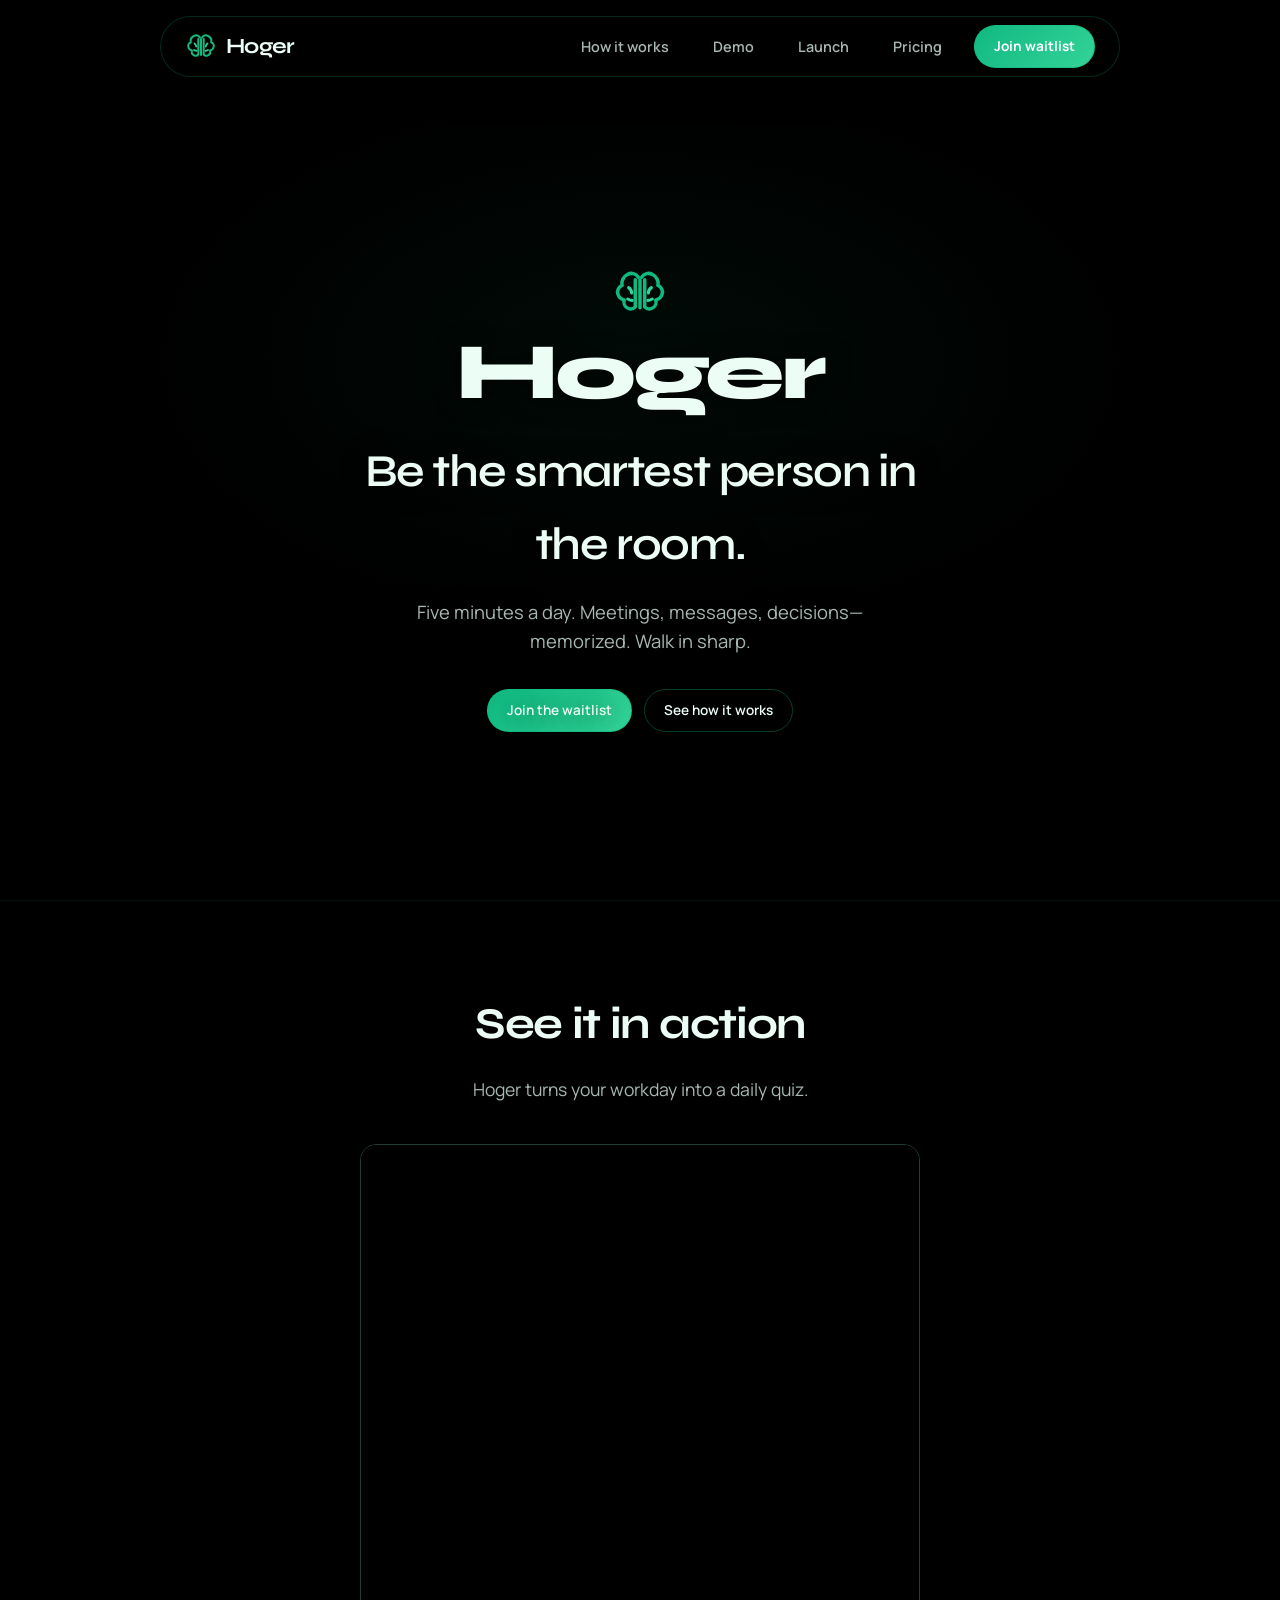
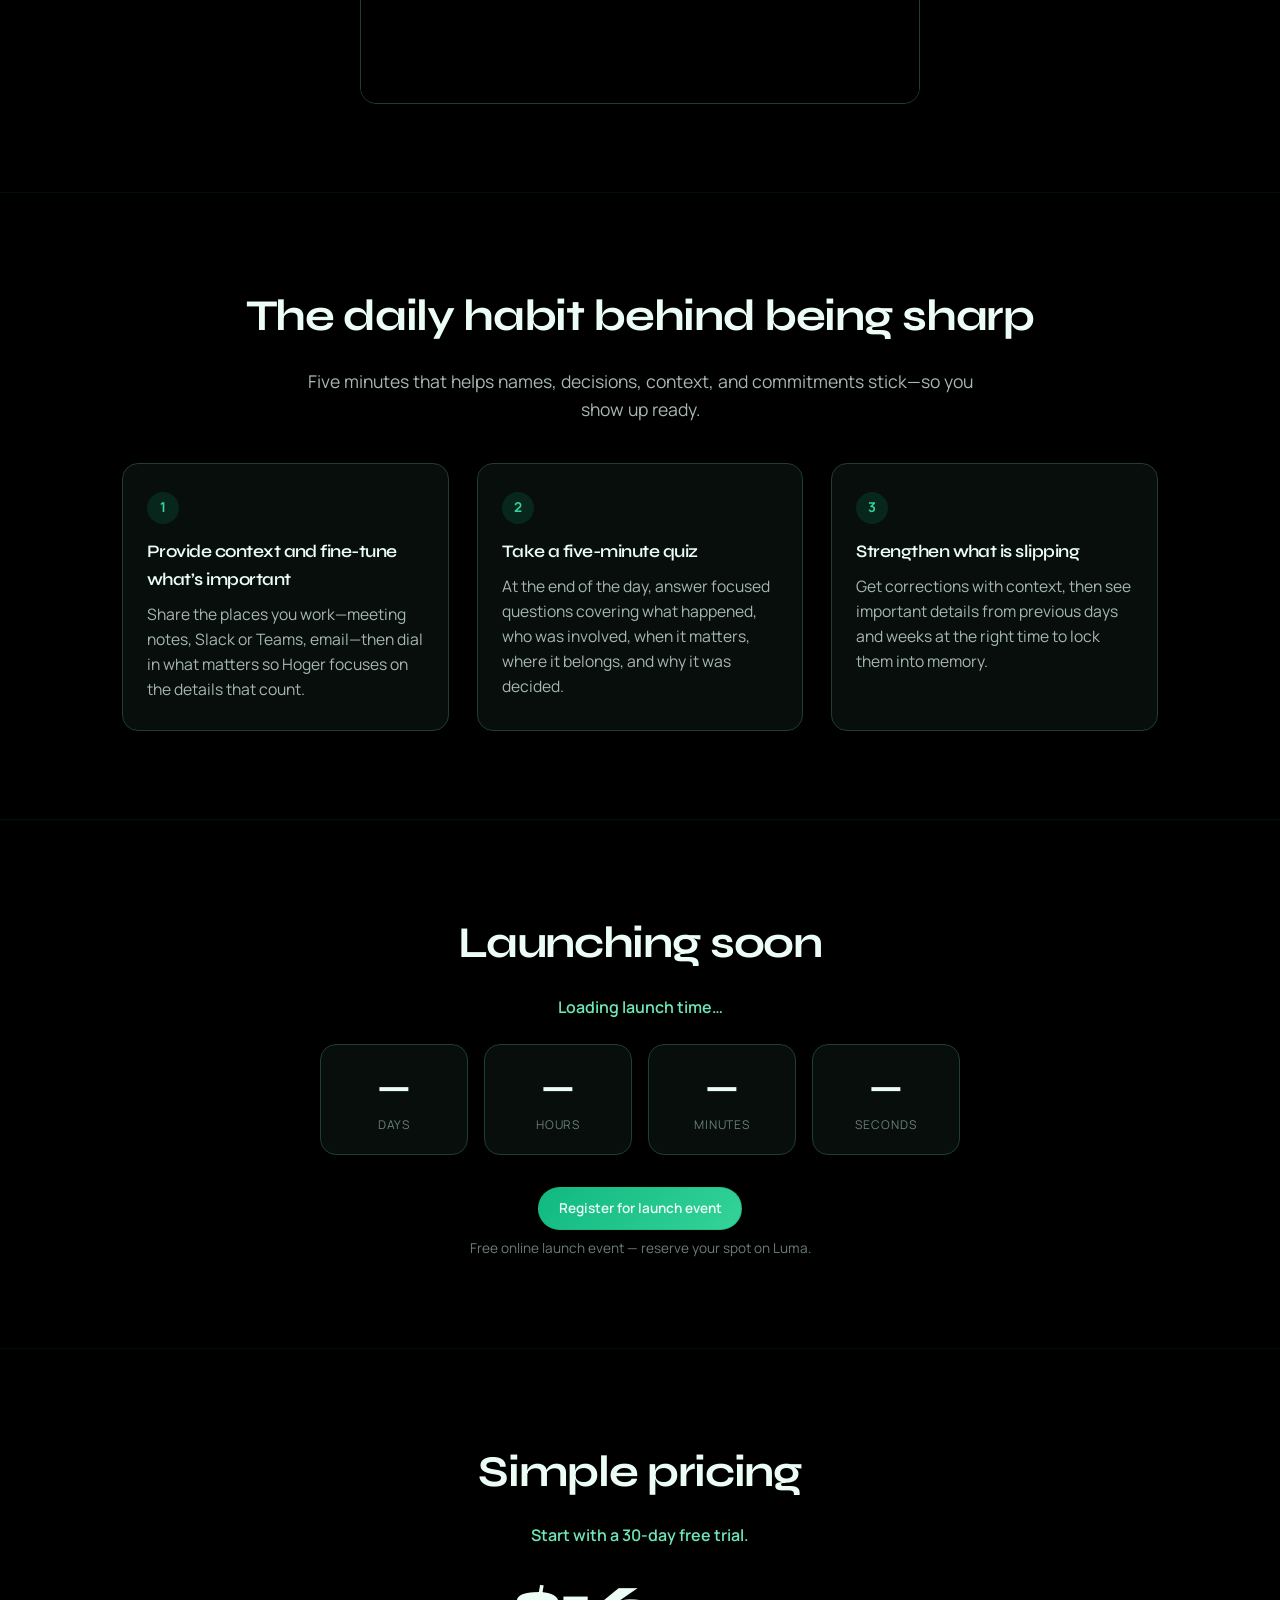
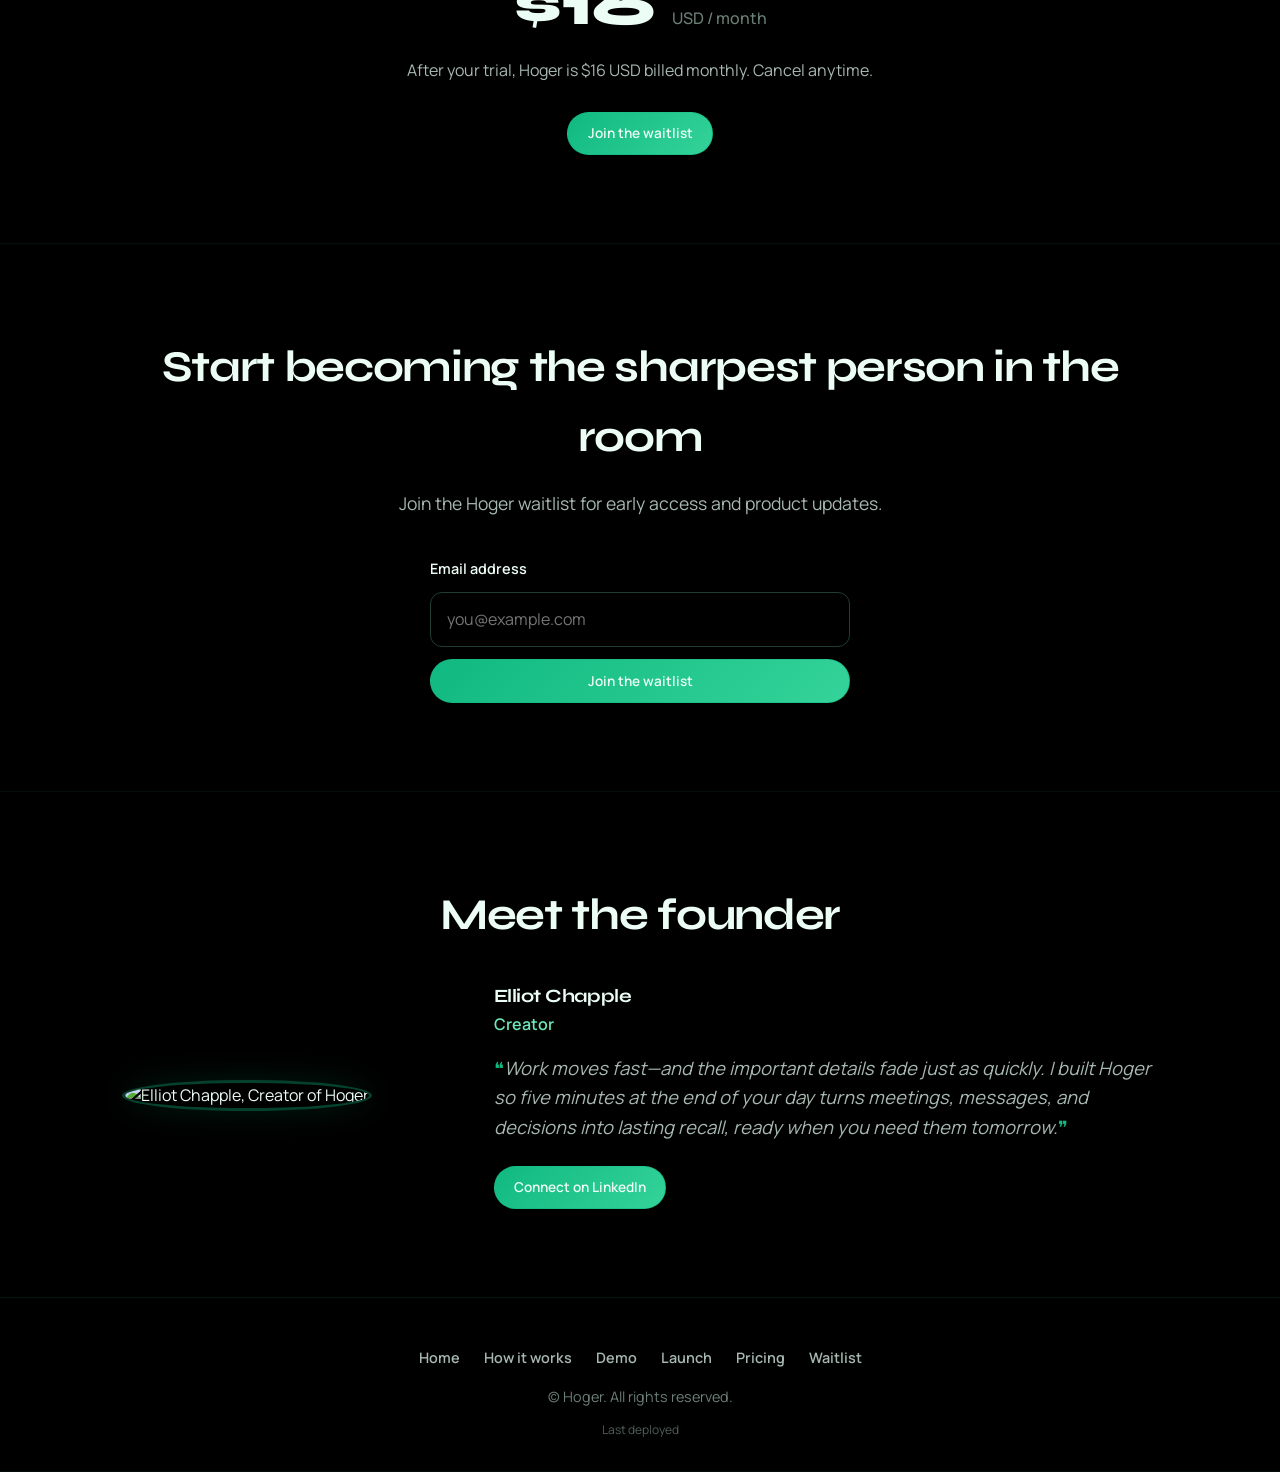
==== index.html @ f646a563 "checkpoint before checking out main" ====
<!DOCTYPE html>
<html lang="en">
<head>
  <meta charset="UTF-8">
  <meta name="viewport" content="width=device-width, initial-scale=1.0">
  <title>Hoger — Be the smartest person in the room</title>
  <meta name="description" content="Be the smartest person in the room. Five minutes a day. Meetings, messages, decisions—memorized. Walk in sharp.">
  <link rel="canonical" href="https://hoger.ai/">
  <link rel="icon" type="image/svg+xml" href="favicon.svg">

  <meta property="og:type" content="website">
  <meta property="og:url" content="https://hoger.ai/">
  <meta property="og:title" content="Hoger — Be the smartest person in the room">
  <meta property="og:description" content="Five minutes a day. Meetings, messages, decisions—memorized. Walk in sharp.">
  <meta property="og:image" content="https://hoger.ai/assets/og-image.jpg">
  <meta property="og:image:width" content="1200">
  <meta property="og:image:height" content="630">

  <meta name="twitter:card" content="summary_large_image">
  <meta name="twitter:url" content="https://hoger.ai/">
  <meta name="twitter:title" content="Hoger — Be the smartest person in the room">
  <meta name="twitter:description" content="Five minutes a day. Meetings, messages, decisions—memorized. Walk in sharp.">
  <meta name="twitter:image" content="https://hoger.ai/assets/og-image.jpg">

  <link rel="preconnect" href="https://fonts.googleapis.com">
  <link rel="preconnect" href="https://fonts.gstatic.com" crossorigin>
  <link rel="preconnect" href="https://us.i.posthog.com">
  <link rel="preload" href="assets/styles.css?v=9" as="style">
  <link href="https://fonts.googleapis.com/css2?family=Manrope:wght@400;500;600;700&family=Syne:wght@500;600;700;800&display=swap" rel="stylesheet">

  <style>
    :root {
      --color-brand-400: #10b981;
      --color-text-primary: #f0fdf4;
      --color-text-secondary: #d1fae5;
      --header-bg: rgba(0, 0, 0, 0.72);
      --header-border: rgba(16, 185, 129, 0.22);
    }
    * { box-sizing: border-box; margin: 0; padding: 0; }
    body {
      font-family: "Manrope", system-ui, sans-serif;
      background: transparent;
      color: var(--color-text-primary);
      line-height: 1.6;
    }
    .brand-wordmark { font-family: "Syne", system-ui, sans-serif; font-weight: 700; }
    .site-header {
      position: fixed;
      top: 1rem;
      left: 50%;
      transform: translateX(-50%);
      z-index: 1000;
      background: var(--header-bg);
      backdrop-filter: blur(16px);
      border: 1px solid var(--header-border);
      border-radius: 2rem;
      padding: 0.5rem 1.5rem;
      display: flex;
      justify-content: space-between;
      align-items: center;
      width: 75%;
      max-width: 1200px;
    }
    .logo { display: flex; align-items: center; gap: 0.55rem; text-decoration: none; color: inherit; }
    .logo img { height: 32px; width: 32px; }
    .brand-wordmark { font-size: 1.35rem; }
    .hero {
      min-height: 100vh;
      display: flex;
      align-items: center;
      justify-content: center;
      text-align: center;
      padding-top: 6rem;
    }
    .hero-brand .brand-wordmark { font-size: clamp(2.5rem, 8vw, 4.5rem); }
    .hero h1 { font-size: clamp(1.75rem, 4.5vw, 2.65rem); margin: 1rem 0; }
    .hero-lede { color: var(--color-text-secondary); max-width: 36rem; margin: 0 auto 1.5rem; }
  </style>

  <link rel="stylesheet" href="assets/styles.css?v=9">

  <script>
    window.__HOGER__ = {
      site: "hoger",
      hostname: location.hostname,
      posthogKey: "phc_Ju4K4bBXyI79wej0tzGRdMnJTYovgalsSVigfm0clOJ",
      posthogHost: "https://us.i.posthog.com",
      redditPixelId: "a2_j6h7pu1ytag1",
      waitlistSuccess: "You're on the list. We'll keep you posted."
    };
  </script>
</head>
<body>
  <div class="bg-layer" aria-hidden="true">
    <canvas id="plexus-canvas"></canvas>
    <div class="bg-vignette"></div>
  </div>

  <header class="site-header">
    <a class="logo" href="#hero" aria-label="Hoger home">
      <img src="logo.svg" alt="" width="32" height="32" loading="eager">
      <span class="brand-wordmark">Hoger</span>
    </a>
    <button type="button" class="menu-toggle" aria-expanded="false" aria-controls="primary-nav" aria-label="Open menu">☰</button>
    <div class="nav-overlay" aria-hidden="true"></div>
    <nav id="primary-nav" class="nav">
      <a href="#how">How it works</a>
      <a href="#demo">Demo</a>
      <a href="#launch">Launch</a>
      <a href="#pricing">Pricing</a>
      <a class="button" href="#waitlist" data-track-cta="nav_waitlist">Join waitlist</a>
    </nav>
  </header>

  <main>
    <section id="hero" class="hero section--net">
      <div class="hero-content">
        <div class="hero-brand">
          <img src="logo.svg" alt="" class="brand-logo-large" width="56" height="56">
          <p class="brand-wordmark">Hoger</p>
        </div>
        <h1>Be the smartest person in the room.</h1>
        <p class="hero-lede">Five minutes a day. Meetings, messages, decisions—memorized. Walk in sharp.</p>
        <div class="hero-cta">
          <a class="button" href="#waitlist" data-track-cta="hero_waitlist">Join the waitlist</a>
          <a class="button button-secondary" href="#how" data-track-cta="hero_how">See how it works</a>
        </div>
      </div>
    </section>

    <section id="demo" class="section section--solid">
      <div class="container">
        <h2>See it in action</h2>
        <p class="section-intro">Hoger turns your workday into a daily quiz.</p>
        <div class="demo-frame">
          <iframe
            class="demo-video"
            src="https://www.youtube-nocookie.com/embed/-O3QoYKlfb0?autoplay=0&mute=0&controls=0&disablekb=1&fs=0&iv_load_policy=3&modestbranding=1&playsinline=1&rel=0&cc_load_policy=0&showinfo=0"
            title="Hoger product demo"
            allow="accelerometer; autoplay; clipboard-write; encrypted-media; gyroscope; picture-in-picture; web-share"
            loading="lazy"
            referrerpolicy="strict-origin-when-cross-origin"
          ></iframe>
        </div>
      </div>
    </section>

    <section id="how" class="section section--net">
      <div class="container">
        <h2>The daily habit behind being sharp</h2>
        <p class="section-intro">Five minutes that helps names, decisions, context, and commitments stick—so you show up ready.</p>
        <div class="steps-grid">
          <article class="step-card">
            <span class="step-number">1</span>
            <h3>Provide context and fine-tune what’s important</h3>
            <p>Share the places you work—meeting notes, Slack or Teams, email—then dial in what matters so Hoger focuses on the details that count.</p>
          </article>
          <article class="step-card">
            <span class="step-number">2</span>
            <h3>Take a five-minute quiz</h3>
            <p>At the end of the day, answer focused questions covering what happened, who was involved, when it matters, where it belongs, and why it was decided.</p>
          </article>
          <article class="step-card">
            <span class="step-number">3</span>
            <h3>Strengthen what is slipping</h3>
            <p>Get corrections with context, then see important details from previous days and weeks at the right time to lock them into memory.</p>
          </article>
        </div>
      </div>
    </section>

    <section id="launch" class="section section--solid">
      <div class="container">
        <h2>Launching soon</h2>
        <div class="launch-block">
          <p class="launch-date" id="launch-date-local" aria-live="polite">Loading launch time…</p>
          <div class="countdown" aria-label="Countdown to launch">
            <div class="countdown-unit">
              <span class="countdown-value" id="countdown-days">—</span>
              <span class="countdown-label">Days</span>
            </div>
            <div class="countdown-unit">
              <span class="countdown-value" id="countdown-hours">—</span>
              <span class="countdown-label">Hours</span>
            </div>
            <div class="countdown-unit">
              <span class="countdown-value" id="countdown-minutes">—</span>
              <span class="countdown-label">Minutes</span>
            </div>
            <div class="countdown-unit">
              <span class="countdown-value" id="countdown-seconds">—</span>
              <span class="countdown-label">Seconds</span>
            </div>
          </div>
          <div class="launch-actions">
            <a class="button" href="https://luma.com/d4fxxyia" target="_blank" rel="noopener noreferrer" data-track-cta="launch_event">Register for launch event</a>
            <p class="launch-note">Free online launch event — reserve your spot on Luma.</p>
          </div>
        </div>
      </div>
    </section>

    <section id="pricing" class="section section--net">
      <div class="container">
        <h2>Simple pricing</h2>
        <div class="pricing-block">
          <p class="pricing-trial">Start with a 30-day free trial.</p>
          <p class="pricing-amount">$16 <span>USD / month</span></p>
          <p class="pricing-detail">After your trial, Hoger is $16 USD billed monthly. Cancel anytime.</p>
          <a class="button" href="#waitlist" data-track-cta="pricing_waitlist">Join the waitlist</a>
        </div>
      </div>
    </section>

    <section id="waitlist" class="section section--solid">
      <div class="container">
        <h2>Start becoming the sharpest person in the room</h2>
        <p class="section-intro">Join the Hoger waitlist for early access and product updates.</p>
        <form class="waitlist-form" data-waitlist-form novalidate>
          <input type="text" name="website" class="hp-field" tabindex="-1" autocomplete="off" aria-hidden="true">
          <label for="email-waitlist">Email address</label>
          <input type="email" id="email-waitlist" name="email" required placeholder="you@example.com" autocomplete="email">
          <button type="submit" class="button waitlist-submit" data-waitlist-submit aria-busy="false">
            <span class="waitlist-submit-default">Join the waitlist</span>
          </button>
          <p class="waitlist-message" role="status" aria-live="polite" hidden></p>
        </form>
      </div>
    </section>

    <section id="founder" class="section section--net">
      <div class="container">
        <h2>Meet the founder</h2>
        <div class="founder-content">
          <div class="founder-image">
            <img src="https://res.cloudinary.com/dwizhptot/image/upload/v1647900844/elliot-chapple-profile_2x_px7ase_euhn34.webp" alt="Elliot Chapple, Creator of Hoger" class="founder-photo" width="200" height="200" loading="lazy">
          </div>
          <div class="founder-info">
            <h3>Elliot Chapple</h3>
            <p class="founder-title">Creator</p>
            <p class="founder-quote"><span class="quote-mark quote-mark-start">❝</span>Work moves fast—and the important details fade just as quickly. I built Hoger so five minutes at the end of your day turns meetings, messages, and decisions into lasting recall, ready when you need them tomorrow.<span class="quote-mark quote-mark-end">❞</span></p>
            <div class="founder-cta">
              <a href="https://www.linkedin.com/in/elliot-chapple-60560382/" class="button linkedin-button" target="_blank" rel="noopener noreferrer" data-track-cta="founder_linkedin">Connect on LinkedIn</a>
            </div>
          </div>
        </div>
      </div>
    </section>
  </main>

  <footer class="site-footer section--solid">
    <div class="container">
      <nav class="footer-nav" aria-label="Footer">
        <a href="#hero">Home</a>
        <a href="#how">How it works</a>
        <a href="#demo">Demo</a>
        <a href="#launch">Launch</a>
        <a href="#pricing">Pricing</a>
        <a href="#waitlist">Waitlist</a>
      </nav>
      <p>© <span id="year"></span> Hoger. All rights reserved.</p>
      <p class="deploy-stamp">Last deployed <time id="deployed-at"></time></p>
    </div>
  </footer>

  <script type="module" src="assets/main.js?v=11"></script>
</body>
</html>
---- assets/styles.css ----
@import url("https://fonts.googleapis.com/css2?family=Manrope:wght@400;500;600;700&family=Syne:wght@500;600;700;800&display=swap");

:root {
  --color-brand-50: #34d399;
  --color-brand-100: #064e3b;
  --color-brand-200: #047857;
  --color-brand-300: #059669;
  --color-brand-400: #10b981;
  --color-brand-500: #10b981;
  --color-brand-600: #34d399;
  --color-brand-700: #6ee7b7;
  --color-brand-800: #a7f3d0;

  --color-background-primary: #000000;
  --color-background-secondary: #0a0f0d;
  --color-text-primary: #ecfdf5;
  --color-text-secondary: #a7b8b0;
  --color-text-tertiary: #6b7f76;
  --color-border-primary: #1f3d32;

  --header-bg: rgba(0, 0, 0, 0.72);
  --header-border: rgba(16, 185, 129, 0.22);
  --header-shadow: 0 8px 32px rgba(0, 0, 0, 0.45);
  --nav-hover-bg: rgba(16, 185, 129, 0.12);
  --mobile-nav-bg: rgba(0, 0, 0, 0.96);
  --card-bg: rgba(10, 20, 16, 0.72);
  --input-bg: rgba(0, 0, 0, 0.65);
  --button-text: #ecfdf5;
  --button-border: rgba(16, 185, 129, 0.45);
  --button-shadow: rgba(16, 185, 129, 0.35);
  --badge-border: rgba(16, 185, 129, 0.35);
  --color-success: #34d399;
  --color-error: #f87171;
}

*,
*::before,
*::after {
  box-sizing: border-box;
  margin: 0;
  padding: 0;
}

html {
  scroll-behavior: smooth;
  scroll-padding-top: 28vh;
}

html {
  background: #000;
}

body {
  font-family: "Manrope", system-ui, sans-serif;
  background: transparent;
  color: var(--color-text-primary);
  line-height: 1.6;
  overflow-x: hidden;
  position: relative;
}

.bg-layer {
  position: fixed;
  inset: 0;
  z-index: 0;
  pointer-events: none;
}

#plexus-canvas {
  display: block;
  width: 100%;
  height: 100%;
}

.bg-vignette {
  position: absolute;
  inset: 0;
  background:
    radial-gradient(ellipse 70% 55% at 50% 40%, rgba(16, 185, 129, 0.06) 0%, transparent 55%),
    radial-gradient(ellipse 100% 80% at 50% 50%, transparent 35%, rgba(0, 0, 0, 0.72) 100%);
}

main {
  position: relative;
  z-index: 1;
}

.container {
  width: 100%;
  max-width: 1100px;
  margin: 0 auto;
  padding: 0 2rem;
}

.section {
  padding: 5.5rem 0;
  position: relative;
  z-index: 1;
}

.section--net {
  background: transparent;
}

.section--solid {
  background: #000;
  border-top: 1px solid rgba(16, 185, 129, 0.08);
  border-bottom: 1px solid rgba(16, 185, 129, 0.08);
  box-shadow:
    inset 0 1px 0 rgba(255, 255, 255, 0.02),
    inset 0 -24px 48px rgba(0, 0, 0, 0.45);
}

.section--net .container {
  position: relative;
}

.section--net::after {
  content: "";
  position: absolute;
  inset: 0;
  pointer-events: none;
  background: linear-gradient(
    180deg,
    rgba(0, 0, 0, 0.12) 0%,
    transparent 14%,
    transparent 86%,
    rgba(0, 0, 0, 0.12) 100%
  );
}

h1,
h2,
h3,
.brand-wordmark {
  font-family: "Syne", system-ui, sans-serif;
  font-weight: 700;
  letter-spacing: -0.03em;
}

h2 {
  font-size: clamp(1.85rem, 4vw, 2.75rem);
  text-align: center;
  margin-bottom: 1rem;
}

.section-intro {
  text-align: center;
  max-width: 42rem;
  margin: 0 auto 2.5rem;
  color: var(--color-text-secondary);
  font-size: 1.1rem;
}

.visually-hidden {
  position: absolute;
  width: 1px;
  height: 1px;
  padding: 0;
  margin: -1px;
  overflow: hidden;
  clip: rect(0, 0, 0, 0);
  white-space: nowrap;
  border: 0;
}

/* Header */
.site-header {
  position: fixed;
  top: 1rem;
  left: 50%;
  transform: translateX(-50%);
  z-index: 1000;
  background: var(--header-bg);
  backdrop-filter: blur(16px);
  -webkit-backdrop-filter: blur(16px);
  border: 1px solid var(--header-border);
  border-radius: 2rem;
  padding: 0.5rem 1.5rem;
  display: flex;
  justify-content: space-between;
  align-items: center;
  width: 75%;
  max-width: 1200px;
  box-shadow: var(--header-shadow);
  transition: box-shadow 0.3s ease, border-color 0.3s ease;
}

.site-header:hover {
  border-color: rgba(16, 185, 129, 0.35);
}

.logo {
  display: flex;
  align-items: center;
  gap: 0.55rem;
  text-decoration: none;
  color: var(--color-text-primary);
}

.logo img {
  height: 32px;
  width: 32px;
  display: block;
}

.brand-wordmark {
  font-size: 1.35rem;
  line-height: 1;
}

.menu-toggle {
  display: none;
  background: none;
  border: none;
  color: var(--color-text-primary);
  font-size: 1.5rem;
  cursor: pointer;
  padding: 0.5rem;
  border-radius: 0.5rem;
}

.nav {
  display: flex;
  gap: 1.25rem;
  align-items: center;
}

.nav a:not(.button) {
  color: var(--color-text-secondary);
  text-decoration: none;
  font-weight: 600;
  font-size: 0.9rem;
  padding: 0.4rem 0.75rem;
  border-radius: 1rem;
  transition: color 0.2s ease, background 0.2s ease;
}

.nav a:not(.button):hover {
  color: var(--color-brand-700);
  background: var(--nav-hover-bg);
}

.nav .button {
  color: #ffffff;
  font-weight: 700;
}

.nav .button:hover {
  color: #ffffff;
  background: linear-gradient(135deg, var(--color-brand-400), var(--color-brand-600));
}

.button {
  background: linear-gradient(135deg, var(--color-brand-400), var(--color-brand-600));
  color: var(--button-text);
  padding: 0.6rem 1.2rem;
  border-radius: 2rem;
  text-decoration: none;
  font-weight: 600;
  font-size: 0.85rem;
  transition: transform 0.2s ease, box-shadow 0.2s ease;
  border: 1px solid var(--button-border);
  display: inline-block;
  cursor: pointer;
  font-family: inherit;
}

.button:hover {
  transform: translateY(-2px);
  box-shadow: 0 10px 24px var(--button-shadow);
}

.button-secondary {
  background: transparent;
  border-color: rgba(16, 185, 129, 0.35);
}

.button-secondary:hover {
  background: rgba(16, 185, 129, 0.08);
}

.button[disabled],
.button.is-disabled {
  opacity: 0.55;
  cursor: not-allowed;
  transform: none;
  box-shadow: none;
}

/* Hero */
.hero {
  min-height: 100vh;
  display: flex;
  align-items: center;
  justify-content: center;
  text-align: center;
  padding-top: 6rem;
  position: relative;
  z-index: 1;
  background: transparent;
}

.hero-content {
  max-width: 760px;
  padding: 0 2rem;
  position: relative;
  z-index: 2;
  text-shadow: 0 2px 24px rgba(0, 0, 0, 0.65);
}

.hero-brand {
  display: flex;
  flex-direction: column;
  align-items: center;
  gap: 0.75rem;
  margin-bottom: 1.5rem;
}

.hero-brand .brand-logo-large {
  width: 56px;
  height: 56px;
}

.hero-brand .brand-wordmark {
  font-size: clamp(2.75rem, 9vw, 5rem);
  line-height: 1;
  font-weight: 800;
  letter-spacing: -0.04em;
  color: var(--color-text-primary);
  background: none;
  -webkit-text-fill-color: unset;
}

.hero h1 {
  font-size: clamp(1.85rem, 4.5vw, 2.85rem);
  font-weight: 600;
  margin-bottom: 1rem;
  max-width: 18ch;
  margin-left: auto;
  margin-right: auto;
}

.hero-lede {
  font-size: 1.15rem;
  margin-bottom: 2rem;
  max-width: 32rem;
  margin-left: auto;
  margin-right: auto;
  color: var(--color-text-secondary);
}

.hero-cta {
  display: flex;
  flex-wrap: wrap;
  gap: 0.75rem;
  justify-content: center;
}

/* Demo */
.demo-frame {
  position: relative;
  width: 100%;
  max-width: 560px;
  margin: 0 auto;
  aspect-ratio: 1 / 1;
  border-radius: 1rem;
  border: 1px solid var(--color-border-primary);
  background: #000;
  overflow: hidden;
  isolation: isolate;
  z-index: 2;
}

.demo-video {
  position: absolute;
  inset: 0;
  width: 100%;
  height: 100%;
  border: 0;
  background: #000;
  display: block;
  z-index: 2;
}

/* Steps */
.steps-grid {
  display: grid;
  grid-template-columns: repeat(auto-fit, minmax(260px, 1fr));
  gap: 1.75rem;
  text-align: left;
}

.step-card {
  background: var(--card-bg);
  border: 1px solid var(--color-border-primary);
  border-radius: 1rem;
  padding: 1.75rem 1.5rem;
  backdrop-filter: blur(12px);
  -webkit-backdrop-filter: blur(12px);
  transition: border-color 0.25s ease, box-shadow 0.25s ease;
}

.step-card:hover {
  border-color: rgba(16, 185, 129, 0.45);
  box-shadow: 0 8px 28px rgba(16, 185, 129, 0.12);
}

.step-number {
  display: inline-flex;
  align-items: center;
  justify-content: center;
  width: 2rem;
  height: 2rem;
  border-radius: 50%;
  background: rgba(16, 185, 129, 0.15);
  color: var(--color-brand-600);
  font-weight: 700;
  font-size: 0.85rem;
  margin-bottom: 0.85rem;
}

.step-card h3 {
  font-family: "Syne", system-ui, sans-serif;
  font-size: 1.1rem;
  font-weight: 600;
  margin-bottom: 0.5rem;
}

.step-card p {
  color: var(--color-text-secondary);
  font-size: 0.98rem;
}

/* Launch */
.launch-block {
  text-align: center;
  max-width: 640px;
  margin: 0 auto;
}

.launch-date {
  color: var(--color-brand-700);
  font-weight: 600;
  margin-bottom: 1.5rem;
}

.countdown {
  display: grid;
  grid-template-columns: repeat(4, minmax(0, 1fr));
  gap: 1rem;
  margin-bottom: 2rem;
}

.countdown-unit {
  background: var(--card-bg);
  border: 1px solid var(--color-border-primary);
  border-radius: 1rem;
  padding: 1.25rem 0.75rem;
}

.countdown-value {
  display: block;
  font-family: "Syne", system-ui, sans-serif;
  font-size: clamp(1.75rem, 5vw, 2.5rem);
  font-weight: 700;
  line-height: 1.1;
  color: var(--color-text-primary);
}

.countdown-label {
  display: block;
  margin-top: 0.35rem;
  font-size: 0.75rem;
  text-transform: uppercase;
  letter-spacing: 0.08em;
  color: var(--color-text-tertiary);
}

.launch-actions {
  display: flex;
  flex-direction: column;
  align-items: center;
  gap: 0.5rem;
}

.launch-note {
  font-size: 0.85rem;
  color: var(--color-text-tertiary);
}

/* Pricing */
.pricing-block {
  text-align: center;
  max-width: 520px;
  margin: 0 auto;
}

.pricing-amount {
  font-family: "Syne", system-ui, sans-serif;
  font-size: clamp(2.5rem, 6vw, 3.5rem);
  font-weight: 800;
  color: var(--color-text-primary);
  margin: 0.5rem 0;
}

.pricing-amount span {
  font-family: "Manrope", sans-serif;
  font-size: 1rem;
  color: var(--color-text-tertiary);
  font-weight: 500;
}

.pricing-trial {
  color: var(--color-brand-700);
  font-weight: 600;
  margin-bottom: 0.75rem;
}

.pricing-detail {
  color: var(--color-text-secondary);
  margin-bottom: 1.75rem;
}

/* Founder */
.founder-content {
  display: grid;
  grid-template-columns: 1fr 2fr;
  gap: 2.5rem;
  align-items: center;
  margin-top: 2rem;
}

.founder-photo {
  width: 200px;
  height: 200px;
  border-radius: 50%;
  object-fit: cover;
  border: 3px solid rgba(16, 185, 129, 0.35);
  box-shadow: 0 0 32px rgba(16, 185, 129, 0.15);
}

.founder-info {
  text-align: left;
}

.founder-title {
  color: var(--color-brand-700);
  font-weight: 600;
  margin-bottom: 0.75rem;
}

.founder-quote {
  font-style: italic;
  font-size: 1.15rem;
  margin: 1rem 0;
  color: var(--color-text-secondary);
}

.quote-mark {
  color: var(--color-brand-500);
  font-style: normal;
}

.linkedin-button {
  margin-top: 0.5rem;
}

/* Waitlist */
#waitlist {
  text-align: center;
}

.waitlist-form {
  max-width: 420px;
  margin: 1.5rem auto 0;
  display: flex;
  flex-direction: column;
  gap: 0.75rem;
  text-align: left;
}

.waitlist-form label {
  font-weight: 600;
  font-size: 0.9rem;
}

.waitlist-form input[type="email"] {
  width: 100%;
  padding: 0.85rem 1rem;
  border-radius: 0.75rem;
  border: 1px solid var(--color-border-primary);
  background: var(--input-bg);
  color: var(--color-text-primary);
  font: inherit;
}

.waitlist-form input[type="email"]:focus {
  outline: none;
  border-color: var(--color-brand-500);
  box-shadow: 0 0 0 3px rgba(16, 185, 129, 0.2);
}

.waitlist-form input[type="email"]:disabled {
  opacity: 0.65;
}

.hp-field {
  position: absolute;
  left: -9999px;
  opacity: 0;
  pointer-events: none;
}

.waitlist-submit {
  position: relative;
  min-height: 2.75rem;
  width: 100%;
}

.waitlist-submit-default,
.waitlist-submit-loading,
.waitlist-submit-success {
  display: inline-flex;
  align-items: center;
  justify-content: center;
  gap: 0.5rem;
}

.waitlist-submit-loading,
.waitlist-submit-success,
.waitlist-submit-spinner {
  display: none;
}

.waitlist-submit.is-loading .waitlist-submit-default {
  display: none;
}

.waitlist-submit.is-loading .waitlist-submit-loading {
  display: inline-flex;
}

.waitlist-submit.is-success .waitlist-submit-default,
.waitlist-submit.is-success .waitlist-submit-loading {
  display: none;
}

.waitlist-submit.is-success .waitlist-submit-success {
  display: inline-flex;
}

.waitlist-submit-spinner {
  width: 1rem;
  height: 1rem;
  border: 2px solid rgba(255, 255, 255, 0.35);
  border-top-color: #fff;
  border-radius: 50%;
  animation: waitlist-spin 0.7s linear infinite;
}

.waitlist-submit-check {
  display: inline-flex;
  align-items: center;
  justify-content: center;
  width: 1.25rem;
  height: 1.25rem;
  border-radius: 50%;
  background: rgba(255, 255, 255, 0.2);
  font-size: 0.75rem;
}

@keyframes waitlist-spin {
  to { transform: rotate(360deg); }
}

.waitlist-message {
  font-size: 0.95rem;
  text-align: center;
}

.waitlist-message.success {
  color: var(--color-success);
}

.waitlist-message.error {
  color: var(--color-error);
}

/* Footer */
.site-footer {
  padding: 3rem 0 2rem;
  border-top: 1px solid rgba(16, 185, 129, 0.1);
  text-align: center;
  color: var(--color-text-tertiary);
  font-size: 0.9rem;
  background: #000;
  position: relative;
  z-index: 1;
}

.footer-nav {
  display: flex;
  flex-wrap: wrap;
  justify-content: center;
  gap: 1rem 1.5rem;
  margin-bottom: 1rem;
}

.footer-nav a {
  color: var(--color-text-secondary);
  text-decoration: none;
  font-weight: 600;
}

.footer-nav a:hover {
  color: var(--color-brand-700);
}

.deploy-stamp {
  margin: 0.75rem 0 0;
  font-size: 0.75rem;
  color: var(--color-text-tertiary);
  opacity: 0.75;
}

/* Responsive */
@media (max-width: 1024px) {
  .site-header {
    top: 0.5rem;
    width: calc(100% - 1rem);
    max-width: none;
  }

  .menu-toggle {
    display: block;
  }

  .nav {
    position: fixed;
    top: 0;
    right: 0;
    width: 280px;
    height: 100vh;
    background: var(--mobile-nav-bg);
    flex-direction: column;
    padding: 5rem 0 2rem;
    transform: translateX(100%);
    transition: transform 0.35s ease;
    z-index: 1000;
  }

  .nav.open {
    transform: translateX(0);
  }

  .nav-overlay {
    position: fixed;
    inset: 0;
    background: rgba(0, 0, 0, 0.45);
    opacity: 0;
    visibility: hidden;
    transition: opacity 0.3s ease;
    z-index: 999;
  }

  .nav-overlay.open {
    opacity: 1;
    visibility: visible;
  }
}

@media (max-width: 768px) {
  .founder-content {
    grid-template-columns: 1fr;
    text-align: center;
  }

  .founder-info {
    text-align: center;
  }

  .founder-image {
    display: flex;
    justify-content: center;
  }

  .countdown {
    gap: 0.5rem;
  }

  .countdown-unit {
    padding: 1rem 0.35rem;
  }
}

@media (prefers-reduced-motion: reduce) {
  html {
    scroll-behavior: auto;
  }

  *,
  *::before,
  *::after {
    animation-duration: 0.01ms !important;
    transition-duration: 0.01ms !important;
  }
}
---- assets/styles.css ----
@import url("https://fonts.googleapis.com/css2?family=Manrope:wght@400;500;600;700&family=Syne:wght@500;600;700;800&display=swap");

:root {
  --color-brand-50: #34d399;
  --color-brand-100: #064e3b;
  --color-brand-200: #047857;
  --color-brand-300: #059669;
  --color-brand-400: #10b981;
  --color-brand-500: #10b981;
  --color-brand-600: #34d399;
  --color-brand-700: #6ee7b7;
  --color-brand-800: #a7f3d0;

  --color-background-primary: #000000;
  --color-background-secondary: #0a0f0d;
  --color-text-primary: #ecfdf5;
  --color-text-secondary: #a7b8b0;
  --color-text-tertiary: #6b7f76;
  --color-border-primary: #1f3d32;

  --header-bg: rgba(0, 0, 0, 0.72);
  --header-border: rgba(16, 185, 129, 0.22);
  --header-shadow: 0 8px 32px rgba(0, 0, 0, 0.45);
  --nav-hover-bg: rgba(16, 185, 129, 0.12);
  --mobile-nav-bg: rgba(0, 0, 0, 0.96);
  --card-bg: rgba(10, 20, 16, 0.72);
  --input-bg: rgba(0, 0, 0, 0.65);
  --button-text: #ecfdf5;
  --button-border: rgba(16, 185, 129, 0.45);
  --button-shadow: rgba(16, 185, 129, 0.35);
  --badge-border: rgba(16, 185, 129, 0.35);
  --color-success: #34d399;
  --color-error: #f87171;
}

*,
*::before,
*::after {
  box-sizing: border-box;
  margin: 0;
  padding: 0;
}

html {
  scroll-behavior: smooth;
  scroll-padding-top: 28vh;
}

html {
  background: #000;
}

body {
  font-family: "Manrope", system-ui, sans-serif;
  background: transparent;
  color: var(--color-text-primary);
  line-height: 1.6;
  overflow-x: hidden;
  position: relative;
}

.bg-layer {
  position: fixed;
  inset: 0;
  z-index: 0;
  pointer-events: none;
}

#plexus-canvas {
  display: block;
  width: 100%;
  height: 100%;
}

.bg-vignette {
  position: absolute;
  inset: 0;
  background:
    radial-gradient(ellipse 70% 55% at 50% 40%, rgba(16, 185, 129, 0.06) 0%, transparent 55%),
    radial-gradient(ellipse 100% 80% at 50% 50%, transparent 35%, rgba(0, 0, 0, 0.72) 100%);
}

main {
  position: relative;
  z-index: 1;
}

.container {
  width: 100%;
  max-width: 1100px;
  margin: 0 auto;
  padding: 0 2rem;
}

.section {
  padding: 5.5rem 0;
  position: relative;
  z-index: 1;
}

.section--net {
  background: transparent;
}

.section--solid {
  background: #000;
  border-top: 1px solid rgba(16, 185, 129, 0.08);
  border-bottom: 1px solid rgba(16, 185, 129, 0.08);
  box-shadow:
    inset 0 1px 0 rgba(255, 255, 255, 0.02),
    inset 0 -24px 48px rgba(0, 0, 0, 0.45);
}

.section--net .container {
  position: relative;
}

.section--net::after {
  content: "";
  position: absolute;
  inset: 0;
  pointer-events: none;
  background: linear-gradient(
    180deg,
    rgba(0, 0, 0, 0.12) 0%,
    transparent 14%,
    transparent 86%,
    rgba(0, 0, 0, 0.12) 100%
  );
}

h1,
h2,
h3,
.brand-wordmark {
  font-family: "Syne", system-ui, sans-serif;
  font-weight: 700;
  letter-spacing: -0.03em;
}

h2 {
  font-size: clamp(1.85rem, 4vw, 2.75rem);
  text-align: center;
  margin-bottom: 1rem;
}

.section-intro {
  text-align: center;
  max-width: 42rem;
  margin: 0 auto 2.5rem;
  color: var(--color-text-secondary);
  font-size: 1.1rem;
}

.visually-hidden {
  position: absolute;
  width: 1px;
  height: 1px;
  padding: 0;
  margin: -1px;
  overflow: hidden;
  clip: rect(0, 0, 0, 0);
  white-space: nowrap;
  border: 0;
}

/* Header */
.site-header {
  position: fixed;
  top: 1rem;
  left: 50%;
  transform: translateX(-50%);
  z-index: 1000;
  background: var(--header-bg);
  backdrop-filter: blur(16px);
  -webkit-backdrop-filter: blur(16px);
  border: 1px solid var(--header-border);
  border-radius: 2rem;
  padding: 0.5rem 1.5rem;
  display: flex;
  justify-content: space-between;
  align-items: center;
  width: 75%;
  max-width: 1200px;
  box-shadow: var(--header-shadow);
  transition: box-shadow 0.3s ease, border-color 0.3s ease;
}

.site-header:hover {
  border-color: rgba(16, 185, 129, 0.35);
}

.logo {
  display: flex;
  align-items: center;
  gap: 0.55rem;
  text-decoration: none;
  color: var(--color-text-primary);
}

.logo img {
  height: 32px;
  width: 32px;
  display: block;
}

.brand-wordmark {
  font-size: 1.35rem;
  line-height: 1;
}

.menu-toggle {
  display: none;
  background: none;
  border: none;
  color: var(--color-text-primary);
  font-size: 1.5rem;
  cursor: pointer;
  padding: 0.5rem;
  border-radius: 0.5rem;
}

.nav {
  display: flex;
  gap: 1.25rem;
  align-items: center;
}

.nav a:not(.button) {
  color: var(--color-text-secondary);
  text-decoration: none;
  font-weight: 600;
  font-size: 0.9rem;
  padding: 0.4rem 0.75rem;
  border-radius: 1rem;
  transition: color 0.2s ease, background 0.2s ease;
}

.nav a:not(.button):hover {
  color: var(--color-brand-700);
  background: var(--nav-hover-bg);
}

.nav .button {
  color: #ffffff;
  font-weight: 700;
}

.nav .button:hover {
  color: #ffffff;
  background: linear-gradient(135deg, var(--color-brand-400), var(--color-brand-600));
}

.button {
  background: linear-gradient(135deg, var(--color-brand-400), var(--color-brand-600));
  color: var(--button-text);
  padding: 0.6rem 1.2rem;
  border-radius: 2rem;
  text-decoration: none;
  font-weight: 600;
  font-size: 0.85rem;
  transition: transform 0.2s ease, box-shadow 0.2s ease;
  border: 1px solid var(--button-border);
  display: inline-block;
  cursor: pointer;
  font-family: inherit;
}

.button:hover {
  transform: translateY(-2px);
  box-shadow: 0 10px 24px var(--button-shadow);
}

.button-secondary {
  background: transparent;
  border-color: rgba(16, 185, 129, 0.35);
}

.button-secondary:hover {
  background: rgba(16, 185, 129, 0.08);
}

.button[disabled],
.button.is-disabled {
  opacity: 0.55;
  cursor: not-allowed;
  transform: none;
  box-shadow: none;
}

/* Hero */
.hero {
  min-height: 100vh;
  display: flex;
  align-items: center;
  justify-content: center;
  text-align: center;
  padding-top: 6rem;
  position: relative;
  z-index: 1;
  background: transparent;
}

.hero-content {
  max-width: 760px;
  padding: 0 2rem;
  position: relative;
  z-index: 2;
  text-shadow: 0 2px 24px rgba(0, 0, 0, 0.65);
}

.hero-brand {
  display: flex;
  flex-direction: column;
  align-items: center;
  gap: 0.75rem;
  margin-bottom: 1.5rem;
}

.hero-brand .brand-logo-large {
  width: 56px;
  height: 56px;
}

.hero-brand .brand-wordmark {
  font-size: clamp(2.75rem, 9vw, 5rem);
  line-height: 1;
  font-weight: 800;
  letter-spacing: -0.04em;
  color: var(--color-text-primary);
  background: none;
  -webkit-text-fill-color: unset;
}

.hero h1 {
  font-size: clamp(1.85rem, 4.5vw, 2.85rem);
  font-weight: 600;
  margin-bottom: 1rem;
  max-width: 18ch;
  margin-left: auto;
  margin-right: auto;
}

.hero-lede {
  font-size: 1.15rem;
  margin-bottom: 2rem;
  max-width: 32rem;
  margin-left: auto;
  margin-right: auto;
  color: var(--color-text-secondary);
}

.hero-cta {
  display: flex;
  flex-wrap: wrap;
  gap: 0.75rem;
  justify-content: center;
}

/* Demo */
.demo-frame {
  position: relative;
  width: 100%;
  max-width: 560px;
  margin: 0 auto;
  aspect-ratio: 1 / 1;
  border-radius: 1rem;
  border: 1px solid var(--color-border-primary);
  background: #000;
  overflow: hidden;
  isolation: isolate;
  z-index: 2;
}

.demo-video {
  position: absolute;
  inset: 0;
  width: 100%;
  height: 100%;
  border: 0;
  background: #000;
  display: block;
  z-index: 2;
}

/* Steps */
.steps-grid {
  display: grid;
  grid-template-columns: repeat(auto-fit, minmax(260px, 1fr));
  gap: 1.75rem;
  text-align: left;
}

.step-card {
  background: var(--card-bg);
  border: 1px solid var(--color-border-primary);
  border-radius: 1rem;
  padding: 1.75rem 1.5rem;
  backdrop-filter: blur(12px);
  -webkit-backdrop-filter: blur(12px);
  transition: border-color 0.25s ease, box-shadow 0.25s ease;
}

.step-card:hover {
  border-color: rgba(16, 185, 129, 0.45);
  box-shadow: 0 8px 28px rgba(16, 185, 129, 0.12);
}

.step-number {
  display: inline-flex;
  align-items: center;
  justify-content: center;
  width: 2rem;
  height: 2rem;
  border-radius: 50%;
  background: rgba(16, 185, 129, 0.15);
  color: var(--color-brand-600);
  font-weight: 700;
  font-size: 0.85rem;
  margin-bottom: 0.85rem;
}

.step-card h3 {
  font-family: "Syne", system-ui, sans-serif;
  font-size: 1.1rem;
  font-weight: 600;
  margin-bottom: 0.5rem;
}

.step-card p {
  color: var(--color-text-secondary);
  font-size: 0.98rem;
}

/* Launch */
.launch-block {
  text-align: center;
  max-width: 640px;
  margin: 0 auto;
}

.launch-date {
  color: var(--color-brand-700);
  font-weight: 600;
  margin-bottom: 1.5rem;
}

.countdown {
  display: grid;
  grid-template-columns: repeat(4, minmax(0, 1fr));
  gap: 1rem;
  margin-bottom: 2rem;
}

.countdown-unit {
  background: var(--card-bg);
  border: 1px solid var(--color-border-primary);
  border-radius: 1rem;
  padding: 1.25rem 0.75rem;
}

.countdown-value {
  display: block;
  font-family: "Syne", system-ui, sans-serif;
  font-size: clamp(1.75rem, 5vw, 2.5rem);
  font-weight: 700;
  line-height: 1.1;
  color: var(--color-text-primary);
}

.countdown-label {
  display: block;
  margin-top: 0.35rem;
  font-size: 0.75rem;
  text-transform: uppercase;
  letter-spacing: 0.08em;
  color: var(--color-text-tertiary);
}

.launch-actions {
  display: flex;
  flex-direction: column;
  align-items: center;
  gap: 0.5rem;
}

.launch-note {
  font-size: 0.85rem;
  color: var(--color-text-tertiary);
}

/* Pricing */
.pricing-block {
  text-align: center;
  max-width: 520px;
  margin: 0 auto;
}

.pricing-amount {
  font-family: "Syne", system-ui, sans-serif;
  font-size: clamp(2.5rem, 6vw, 3.5rem);
  font-weight: 800;
  color: var(--color-text-primary);
  margin: 0.5rem 0;
}

.pricing-amount span {
  font-family: "Manrope", sans-serif;
  font-size: 1rem;
  color: var(--color-text-tertiary);
  font-weight: 500;
}

.pricing-trial {
  color: var(--color-brand-700);
  font-weight: 600;
  margin-bottom: 0.75rem;
}

.pricing-detail {
  color: var(--color-text-secondary);
  margin-bottom: 1.75rem;
}

/* Founder */
.founder-content {
  display: grid;
  grid-template-columns: 1fr 2fr;
  gap: 2.5rem;
  align-items: center;
  margin-top: 2rem;
}

.founder-photo {
  width: 200px;
  height: 200px;
  border-radius: 50%;
  object-fit: cover;
  border: 3px solid rgba(16, 185, 129, 0.35);
  box-shadow: 0 0 32px rgba(16, 185, 129, 0.15);
}

.founder-info {
  text-align: left;
}

.founder-title {
  color: var(--color-brand-700);
  font-weight: 600;
  margin-bottom: 0.75rem;
}

.founder-quote {
  font-style: italic;
  font-size: 1.15rem;
  margin: 1rem 0;
  color: var(--color-text-secondary);
}

.quote-mark {
  color: var(--color-brand-500);
  font-style: normal;
}

.linkedin-button {
  margin-top: 0.5rem;
}

/* Waitlist */
#waitlist {
  text-align: center;
}

.waitlist-form {
  max-width: 420px;
  margin: 1.5rem auto 0;
  display: flex;
  flex-direction: column;
  gap: 0.75rem;
  text-align: left;
}

.waitlist-form label {
  font-weight: 600;
  font-size: 0.9rem;
}

.waitlist-form input[type="email"] {
  width: 100%;
  padding: 0.85rem 1rem;
  border-radius: 0.75rem;
  border: 1px solid var(--color-border-primary);
  background: var(--input-bg);
  color: var(--color-text-primary);
  font: inherit;
}

.waitlist-form input[type="email"]:focus {
  outline: none;
  border-color: var(--color-brand-500);
  box-shadow: 0 0 0 3px rgba(16, 185, 129, 0.2);
}

.waitlist-form input[type="email"]:disabled {
  opacity: 0.65;
}

.hp-field {
  position: absolute;
  left: -9999px;
  opacity: 0;
  pointer-events: none;
}

.waitlist-submit {
  position: relative;
  min-height: 2.75rem;
  width: 100%;
}

.waitlist-submit-default,
.waitlist-submit-loading,
.waitlist-submit-success {
  display: inline-flex;
  align-items: center;
  justify-content: center;
  gap: 0.5rem;
}

.waitlist-submit-loading,
.waitlist-submit-success,
.waitlist-submit-spinner {
  display: none;
}

.waitlist-submit.is-loading .waitlist-submit-default {
  display: none;
}

.waitlist-submit.is-loading .waitlist-submit-loading {
  display: inline-flex;
}

.waitlist-submit.is-success .waitlist-submit-default,
.waitlist-submit.is-success .waitlist-submit-loading {
  display: none;
}

.waitlist-submit.is-success .waitlist-submit-success {
  display: inline-flex;
}

.waitlist-submit-spinner {
  width: 1rem;
  height: 1rem;
  border: 2px solid rgba(255, 255, 255, 0.35);
  border-top-color: #fff;
  border-radius: 50%;
  animation: waitlist-spin 0.7s linear infinite;
}

.waitlist-submit-check {
  display: inline-flex;
  align-items: center;
  justify-content: center;
  width: 1.25rem;
  height: 1.25rem;
  border-radius: 50%;
  background: rgba(255, 255, 255, 0.2);
  font-size: 0.75rem;
}

@keyframes waitlist-spin {
  to { transform: rotate(360deg); }
}

.waitlist-message {
  font-size: 0.95rem;
  text-align: center;
}

.waitlist-message.success {
  color: var(--color-success);
}

.waitlist-message.error {
  color: var(--color-error);
}

/* Footer */
.site-footer {
  padding: 3rem 0 2rem;
  border-top: 1px solid rgba(16, 185, 129, 0.1);
  text-align: center;
  color: var(--color-text-tertiary);
  font-size: 0.9rem;
  background: #000;
  position: relative;
  z-index: 1;
}

.footer-nav {
  display: flex;
  flex-wrap: wrap;
  justify-content: center;
  gap: 1rem 1.5rem;
  margin-bottom: 1rem;
}

.footer-nav a {
  color: var(--color-text-secondary);
  text-decoration: none;
  font-weight: 600;
}

.footer-nav a:hover {
  color: var(--color-brand-700);
}

.deploy-stamp {
  margin: 0.75rem 0 0;
  font-size: 0.75rem;
  color: var(--color-text-tertiary);
  opacity: 0.75;
}

/* Responsive */
@media (max-width: 1024px) {
  .site-header {
    top: 0.5rem;
    width: calc(100% - 1rem);
    max-width: none;
  }

  .menu-toggle {
    display: block;
  }

  .nav {
    position: fixed;
    top: 0;
    right: 0;
    width: 280px;
    height: 100vh;
    background: var(--mobile-nav-bg);
    flex-direction: column;
    padding: 5rem 0 2rem;
    transform: translateX(100%);
    transition: transform 0.35s ease;
    z-index: 1000;
  }

  .nav.open {
    transform: translateX(0);
  }

  .nav-overlay {
    position: fixed;
    inset: 0;
    background: rgba(0, 0, 0, 0.45);
    opacity: 0;
    visibility: hidden;
    transition: opacity 0.3s ease;
    z-index: 999;
  }

  .nav-overlay.open {
    opacity: 1;
    visibility: visible;
  }
}

@media (max-width: 768px) {
  .founder-content {
    grid-template-columns: 1fr;
    text-align: center;
  }

  .founder-info {
    text-align: center;
  }

  .founder-image {
    display: flex;
    justify-content: center;
  }

  .countdown {
    gap: 0.5rem;
  }

  .countdown-unit {
    padding: 1rem 0.35rem;
  }
}

@media (prefers-reduced-motion: reduce) {
  html {
    scroll-behavior: auto;
  }

  *,
  *::before,
  *::after {
    animation-duration: 0.01ms !important;
    transition-duration: 0.01ms !important;
  }
}
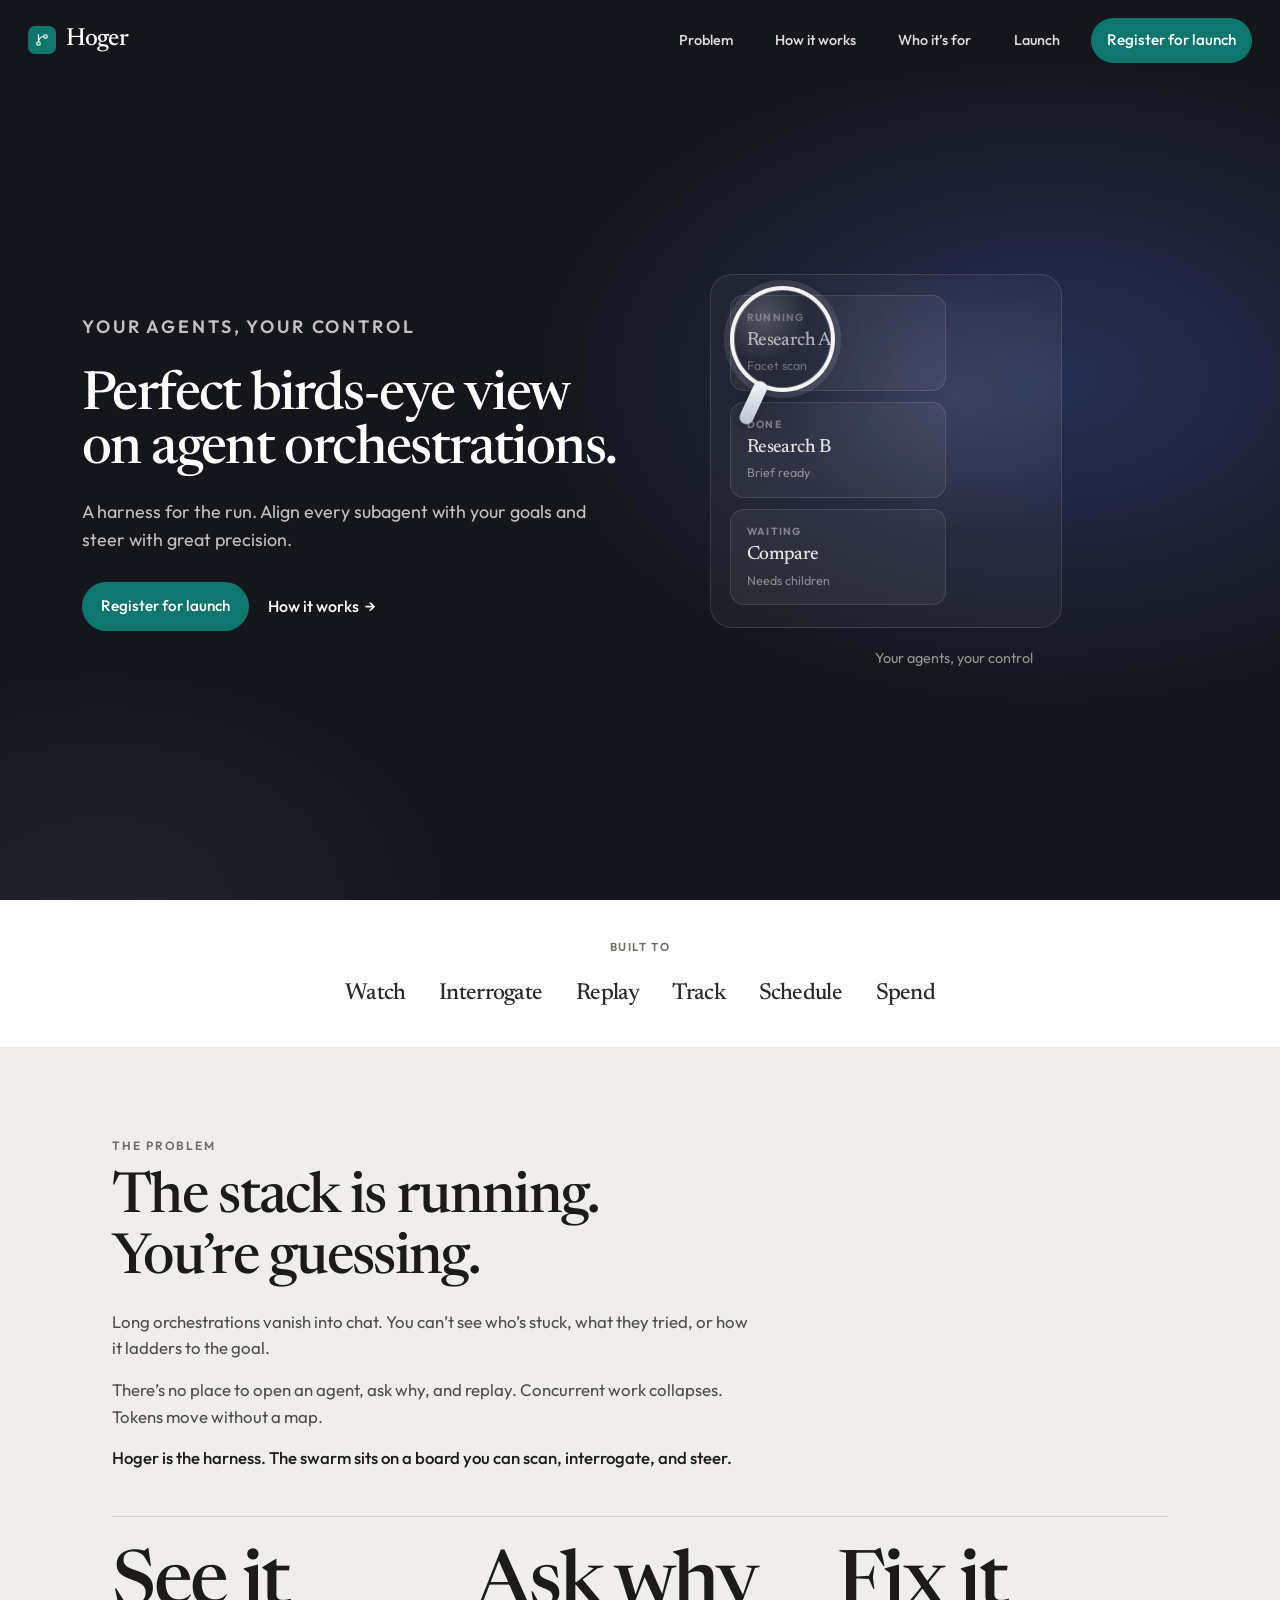
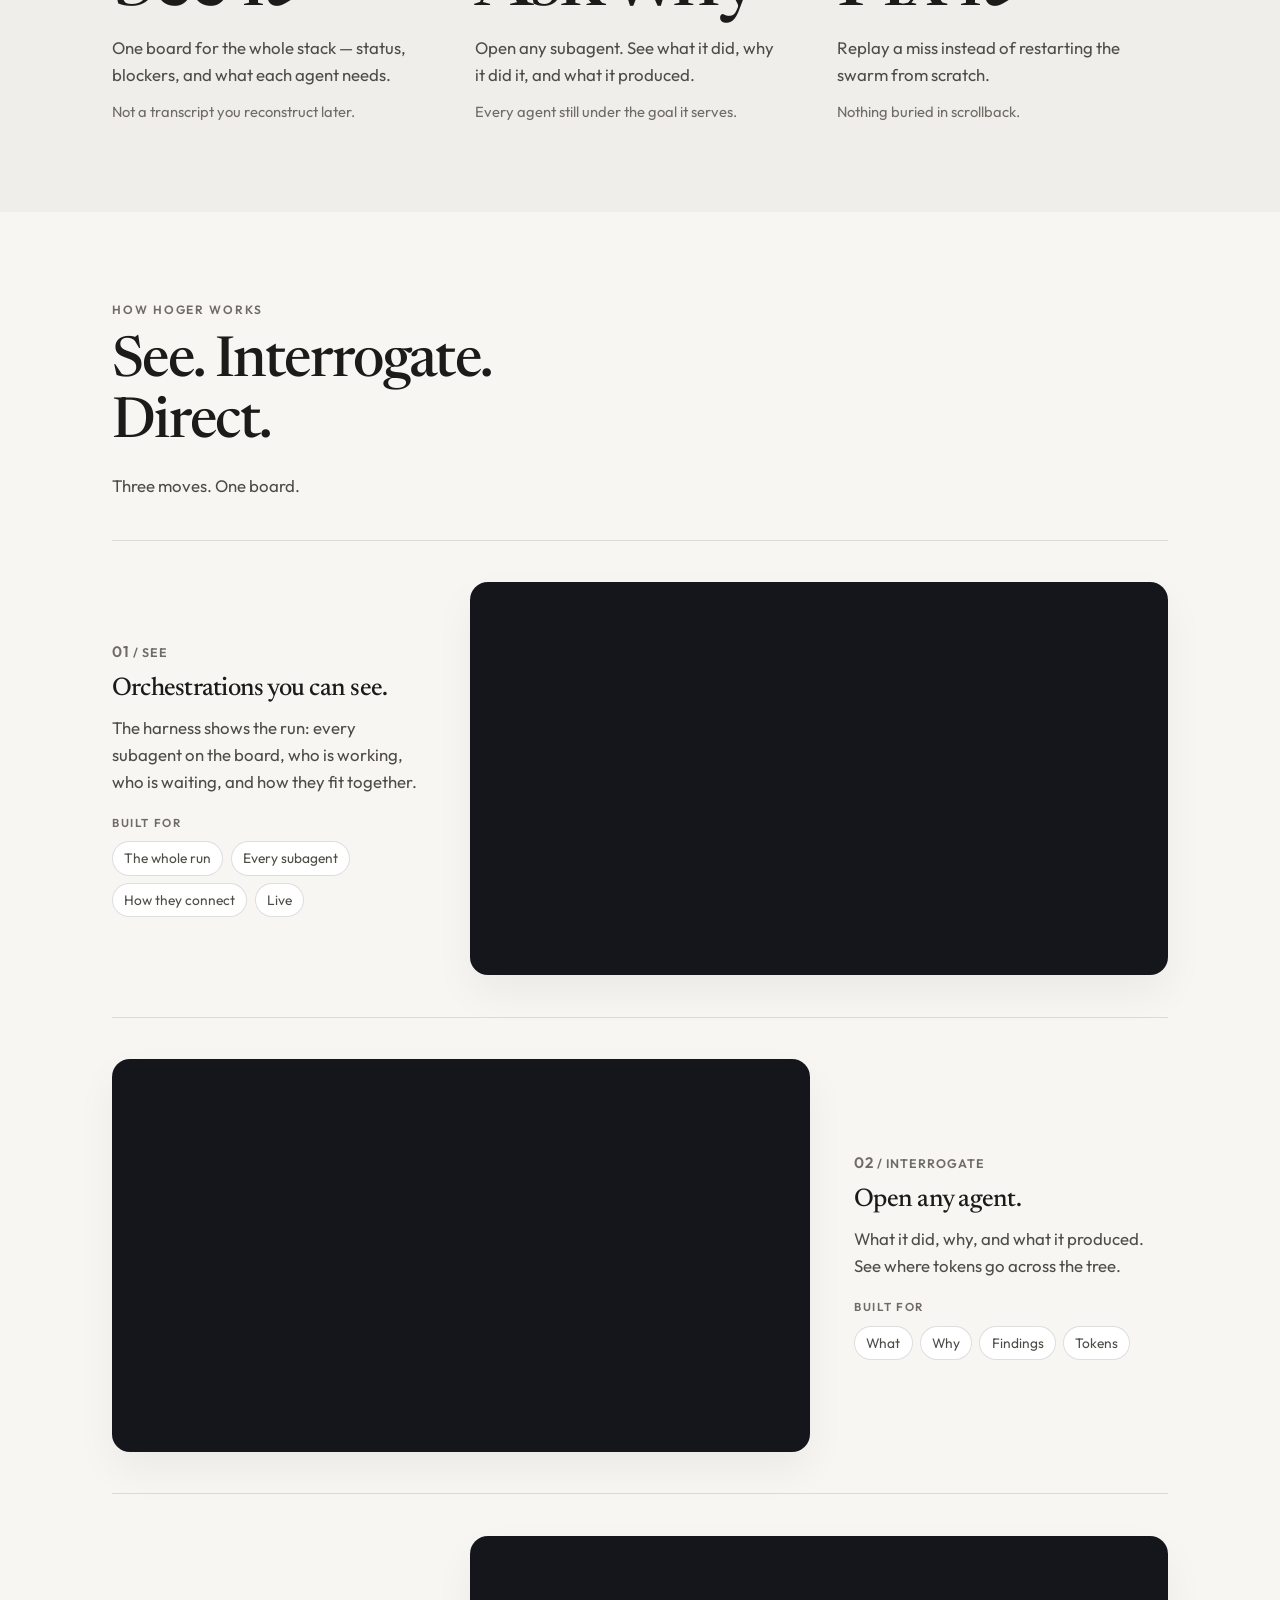
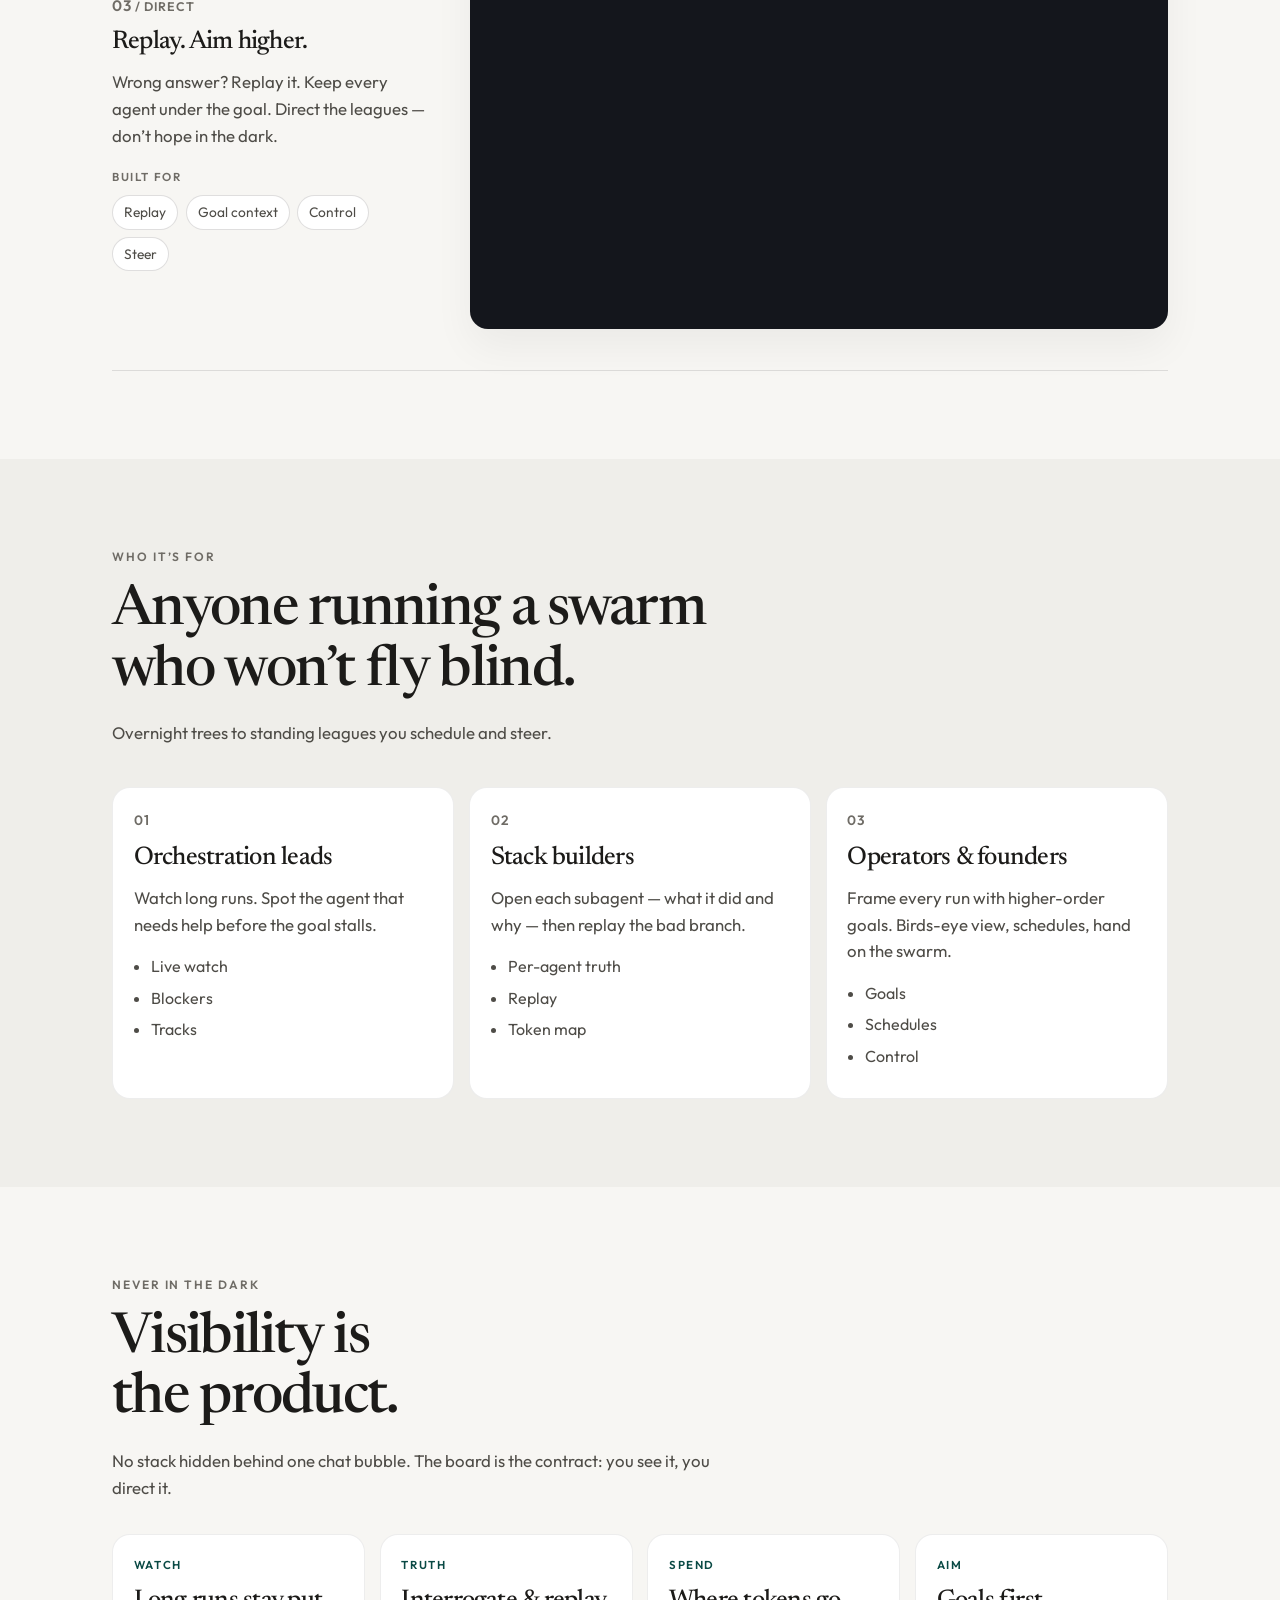
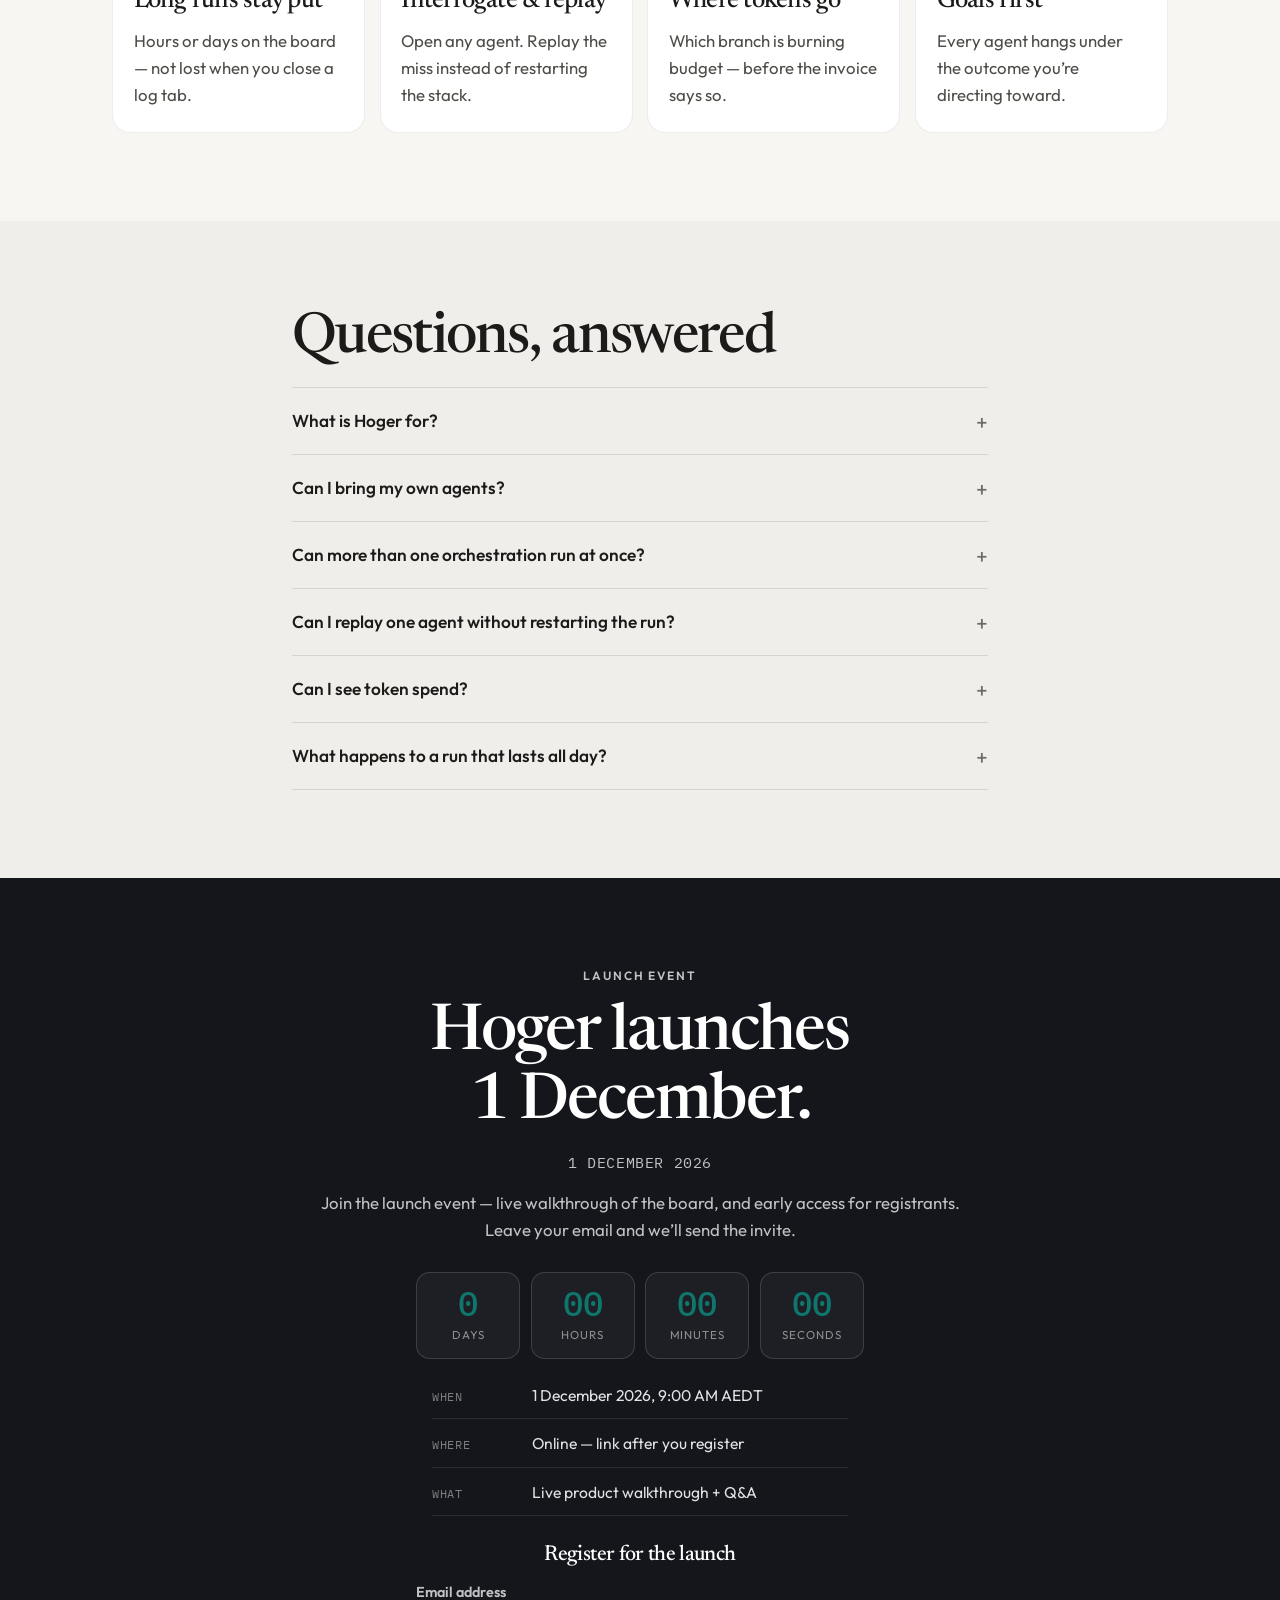
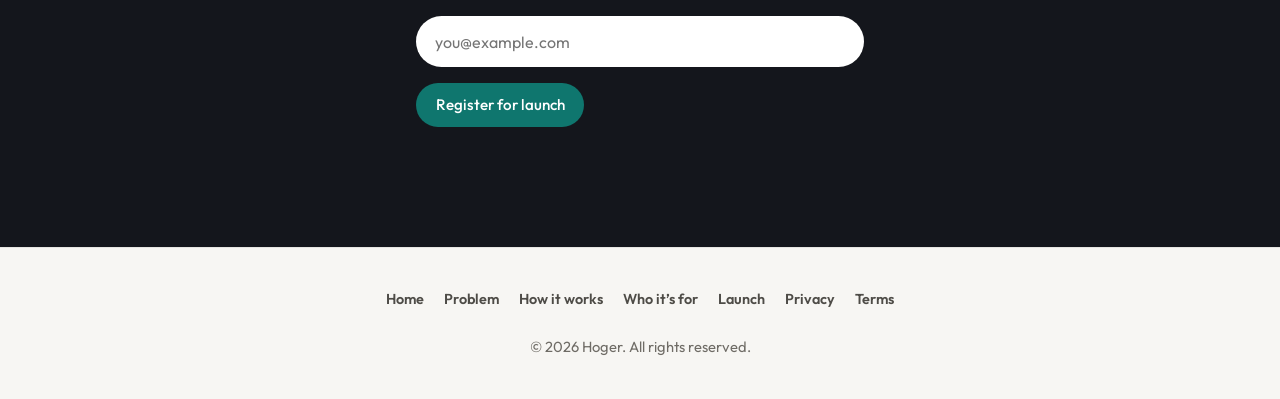
==== commit 65c64c82: "Publish the agent-orchestration landing page on hoger.ai. Replace the old waitlist site so PostHog a" ====
--- a/index.html
+++ b/index.html
@@ -3,266 +3,306 @@
 <head>
   <meta charset="UTF-8">
   <meta name="viewport" content="width=device-width, initial-scale=1.0">
-  <title>Hoger — Be the smartest person in the room</title>
-  <meta name="description" content="Be the smartest person in the room. Five minutes a day. Meetings, messages, decisions—memorized. Walk in sharp.">
+  <title>Hoger | Perfect birds-eye view on agent orchestrations</title>
+  <meta name="description" content="Hoger is a harness for agent orchestrations. A birds-eye view of every subagent in a run. Align them with your goals and steer with great precision.">
+  <meta name="robots" content="index, follow">
   <link rel="canonical" href="https://hoger.ai/">
-  <link rel="icon" type="image/svg+xml" href="favicon.svg">
-
+  <link rel="icon" type="image/svg+xml" href="/assets/favicon.svg">
   <meta property="og:type" content="website">
   <meta property="og:url" content="https://hoger.ai/">
-  <meta property="og:title" content="Hoger — Be the smartest person in the room">
-  <meta property="og:description" content="Five minutes a day. Meetings, messages, decisions—memorized. Walk in sharp.">
-  <meta property="og:image" content="https://hoger.ai/assets/og-image.jpg">
-  <meta property="og:image:width" content="1200">
-  <meta property="og:image:height" content="630">
-
-  <meta name="twitter:card" content="summary_large_image">
-  <meta name="twitter:url" content="https://hoger.ai/">
-  <meta name="twitter:title" content="Hoger — Be the smartest person in the room">
-  <meta name="twitter:description" content="Five minutes a day. Meetings, messages, decisions—memorized. Walk in sharp.">
-  <meta name="twitter:image" content="https://hoger.ai/assets/og-image.jpg">
-
+  <meta property="og:title" content="Hoger | Perfect birds-eye view on agent orchestrations">
+  <meta property="og:description" content="Hoger is a harness for agent orchestrations. A birds-eye view of every subagent in a run. Align them with your goals and steer with great precision.">
+  <meta property="og:image" content="https://hoger.ai/assets/logo.svg">
   <link rel="preconnect" href="https://fonts.googleapis.com">
   <link rel="preconnect" href="https://fonts.gstatic.com" crossorigin>
-  <link rel="preconnect" href="https://us.i.posthog.com">
-  <link rel="preload" href="assets/styles.css?v=9" as="style">
-  <link href="https://fonts.googleapis.com/css2?family=Manrope:wght@400;500;600;700&family=Syne:wght@500;600;700;800&display=swap" rel="stylesheet">
-
-  <style>
-    :root {
-      --color-brand-400: #10b981;
-      --color-text-primary: #f0fdf4;
-      --color-text-secondary: #d1fae5;
-      --header-bg: rgba(0, 0, 0, 0.72);
-      --header-border: rgba(16, 185, 129, 0.22);
-    }
-    * { box-sizing: border-box; margin: 0; padding: 0; }
-    body {
-      font-family: "Manrope", system-ui, sans-serif;
-      background: transparent;
-      color: var(--color-text-primary);
-      line-height: 1.6;
-    }
-    .brand-wordmark { font-family: "Syne", system-ui, sans-serif; font-weight: 700; }
-    .site-header {
-      position: fixed;
-      top: 1rem;
-      left: 50%;
-      transform: translateX(-50%);
-      z-index: 1000;
-      background: var(--header-bg);
-      backdrop-filter: blur(16px);
-      border: 1px solid var(--header-border);
-      border-radius: 2rem;
-      padding: 0.5rem 1.5rem;
-      display: flex;
-      justify-content: space-between;
-      align-items: center;
-      width: 75%;
-      max-width: 1200px;
-    }
-    .logo { display: flex; align-items: center; gap: 0.55rem; text-decoration: none; color: inherit; }
-    .logo img { height: 32px; width: 32px; }
-    .brand-wordmark { font-size: 1.35rem; }
-    .hero {
-      min-height: 100vh;
-      display: flex;
-      align-items: center;
-      justify-content: center;
-      text-align: center;
-      padding-top: 6rem;
-    }
-    .hero-brand .brand-wordmark { font-size: clamp(2.5rem, 8vw, 4.5rem); }
-    .hero h1 { font-size: clamp(1.75rem, 4.5vw, 2.65rem); margin: 1rem 0; }
-    .hero-lede { color: var(--color-text-secondary); max-width: 36rem; margin: 0 auto 1.5rem; }
-  </style>
-
-  <link rel="stylesheet" href="assets/styles.css?v=9">
-
-  <script>
-    window.__HOGER__ = {
-      site: "hoger",
-      hostname: location.hostname,
-      posthogKey: "phc_Ju4K4bBXyI79wej0tzGRdMnJTYovgalsSVigfm0clOJ",
-      posthogHost: "https://us.i.posthog.com",
-      redditPixelId: "a2_j6h7pu1ytag1",
-      waitlistSuccess: "You're on the list. We'll keep you posted."
-    };
-  </script>
+  <link href="https://fonts.googleapis.com/css2?family=IBM+Plex+Mono:wght@400;500&family=Newsreader:opsz,wght@6..72,500;6..72,600&family=Outfit:wght@400;500;600&display=swap" rel="stylesheet">
+  <link rel="stylesheet" href="/assets/platform/themes/editorial.css">
+  <link rel="stylesheet" href="/assets/platform/site.css">
+  <style id="site-brand-colors">
+:root {
+  --color-brand-500: #0f766e;
+  --color-brand-600: color-mix(in srgb, #0f766e 82%, #000000);
+  --color-brand-400: color-mix(in srgb, #0f766e 72%, #ffffff);
+  --color-brand-300: color-mix(in srgb, #0f766e 52%, #ffffff);
+  --color-brand-100: color-mix(in srgb, #0f766e 14%, #ffffff);
+  --color-brand-700: color-mix(in srgb, #0f766e 62%, #000000);
+  --color-brand-800: color-mix(in srgb, #0f766e 48%, #000000);
+  --brand-primary: #0f766e;
+  --button-border: color-mix(in srgb, #0f766e 38%, transparent);
+  --button-shadow: color-mix(in srgb, #0f766e 32%, transparent);
+  --badge-border: color-mix(in srgb, #0f766e 34%, transparent);
+  --nav-hover-bg: color-mix(in srgb, #0f766e 12%, transparent);
+}
+</style>
+  <link rel="preconnect" href="https://app.posthog.com">
 </head>
-<body>
-  <div class="bg-layer" aria-hidden="true">
-    <canvas id="plexus-canvas"></canvas>
-    <div class="bg-vignette"></div>
-  </div>
-
-  <header class="site-header">
+<body data-site="hoger" data-theme="editorial" data-hostname="hoger.ai">
+  <header class="site-header site-header--editorial">
     <a class="logo" href="#hero" aria-label="Hoger home">
-      <img src="logo.svg" alt="" width="32" height="32" loading="eager">
-      <span class="brand-wordmark">Hoger</span>
+      <img src="/assets/logo.svg" alt="" width="32" height="32" />
+      <span class="logo-word">Hoger</span>
     </a>
     <button type="button" class="menu-toggle" aria-expanded="false" aria-controls="primary-nav" aria-label="Open menu">☰</button>
     <div class="nav-overlay" aria-hidden="true"></div>
     <nav id="primary-nav" class="nav">
-      <a href="#how">How it works</a>
-      <a href="#demo">Demo</a>
-      <a href="#launch">Launch</a>
-      <a href="#pricing">Pricing</a>
-      <a class="button" href="#waitlist" data-track-cta="nav_waitlist">Join waitlist</a>
+      <a href="#problem">Problem</a>
+<a href="#how">How it works</a>
+<a href="#use-cases">Who it’s for</a>
+<a href="#launch">Launch</a>
+      <a class="button nav-cta" href="#launch">Register for launch</a>
     </nav>
   </header>
-
-  <main>
-    <section id="hero" class="hero section--net">
-      <div class="hero-content">
-        <div class="hero-brand">
-          <img src="logo.svg" alt="" class="brand-logo-large" width="56" height="56">
-          <p class="brand-wordmark">Hoger</p>
-        </div>
-        <h1>Be the smartest person in the room.</h1>
-        <p class="hero-lede">Five minutes a day. Meetings, messages, decisions—memorized. Walk in sharp.</p>
-        <div class="hero-cta">
-          <a class="button" href="#waitlist" data-track-cta="hero_waitlist">Join the waitlist</a>
-          <a class="button button-secondary" href="#how" data-track-cta="hero_how">See how it works</a>
-        </div>
-      </div>
-    </section>
-
-    <section id="demo" class="section section--solid">
-      <div class="container">
-        <h2>See it in action</h2>
-        <p class="section-intro">Hoger turns your workday into a daily quiz.</p>
-        <div class="demo-frame">
-          <iframe
-            class="demo-video"
-            src="https://www.youtube-nocookie.com/embed/-O3QoYKlfb0?autoplay=0&mute=0&controls=0&disablekb=1&fs=0&iv_load_policy=3&modestbranding=1&playsinline=1&rel=0&cc_load_policy=0&showinfo=0"
-            title="Hoger product demo"
-            allow="accelerometer; autoplay; clipboard-write; encrypted-media; gyroscope; picture-in-picture; web-share"
-            loading="lazy"
-            referrerpolicy="strict-origin-when-cross-origin"
-          ></iframe>
-        </div>
-      </div>
-    </section>
-
-    <section id="how" class="section section--net">
-      <div class="container">
-        <h2>The daily habit behind being sharp</h2>
-        <p class="section-intro">Five minutes that helps names, decisions, context, and commitments stick—so you show up ready.</p>
-        <div class="steps-grid">
-          <article class="step-card">
-            <span class="step-number">1</span>
-            <h3>Provide context and fine-tune what’s important</h3>
-            <p>Share the places you work—meeting notes, Slack or Teams, email—then dial in what matters so Hoger focuses on the details that count.</p>
-          </article>
-          <article class="step-card">
-            <span class="step-number">2</span>
-            <h3>Take a five-minute quiz</h3>
-            <p>At the end of the day, answer focused questions covering what happened, who was involved, when it matters, where it belongs, and why it was decided.</p>
-          </article>
-          <article class="step-card">
-            <span class="step-number">3</span>
-            <h3>Strengthen what is slipping</h3>
-            <p>Get corrections with context, then see important details from previous days and weeks at the right time to lock them into memory.</p>
-          </article>
-        </div>
-      </div>
-    </section>
-
-    <section id="launch" class="section section--solid">
-      <div class="container">
-        <h2>Launching soon</h2>
-        <div class="launch-block">
-          <p class="launch-date" id="launch-date-local" aria-live="polite">Loading launch time…</p>
-          <div class="countdown" aria-label="Countdown to launch">
-            <div class="countdown-unit">
-              <span class="countdown-value" id="countdown-days">—</span>
-              <span class="countdown-label">Days</span>
-            </div>
-            <div class="countdown-unit">
-              <span class="countdown-value" id="countdown-hours">—</span>
-              <span class="countdown-label">Hours</span>
-            </div>
-            <div class="countdown-unit">
-              <span class="countdown-value" id="countdown-minutes">—</span>
-              <span class="countdown-label">Minutes</span>
-            </div>
-            <div class="countdown-unit">
-              <span class="countdown-value" id="countdown-seconds">—</span>
-              <span class="countdown-label">Seconds</span>
-            </div>
+<section id="hero" class="hero hero--editorial">
+      <div class="hero-editorial">
+        <div class="hero-content">
+          <p class="eyebrow eyebrow-light">Your agents, your control</p>
+          <h1>Perfect birds-eye view<br>on agent orchestrations.</h1>
+          <p>A harness for the run. Align every subagent with your goals and steer with great precision.</p>
+          <div class="hero-actions">
+            <a href="#launch" class="button">Register for launch</a>
+            <a class="text-link" href="#how">How it works <span aria-hidden="true">→</span></a>
           </div>
-          <div class="launch-actions">
-            <a class="button" href="https://luma.com/d4fxxyia" target="_blank" rel="noopener noreferrer" data-track-cta="launch_event">Register for launch event</a>
-            <p class="launch-note">Free online launch event — reserve your spot on Luma.</p>
+        </div>
+        <div class="stage stage--lens" aria-hidden="true">
+    <div class="lens-scene">
+      <div class="lens-board"><article class="lens-card lens-card--0">
+        <span class="lens-spinner lens-spinner--0" aria-hidden="true"></span>
+        <p class="lens-card-status">running</p>
+        <p class="lens-card-name">Research A</p>
+        <p class="lens-card-detail">Facet scan</p>
+      </article><article class="lens-card lens-card--1">
+        <span class="lens-spinner lens-spinner--1" aria-hidden="true"></span>
+        <p class="lens-card-status">done</p>
+        <p class="lens-card-name">Research B</p>
+        <p class="lens-card-detail">Brief ready</p>
+      </article><article class="lens-card lens-card--2">
+        <span class="lens-spinner lens-spinner--2" aria-hidden="true"></span>
+        <p class="lens-card-status">waiting</p>
+        <p class="lens-card-name">Compare</p>
+        <p class="lens-card-detail">Needs children</p>
+      </article></div>
+      <div class="lens-loupe" aria-hidden="true">
+        <div class="lens-loupe-body">
+          <div class="lens-loupe-ring"></div>
+          <div class="lens-loupe-handle"></div>
+        </div>
+      </div>
+    </div>
+    <p class="stage-caption">Your agents, your control</p>
+  </div>
+      </div>
+    </section>
+<section class="proof" aria-label="Built to">
+      <div class="container">
+        <p class="proof-label">Built to</p>
+        <ul class="proof-list"><li>Watch</li><li>Interrogate</li><li>Replay</li><li>Track</li><li>Schedule</li><li>Spend</li></ul>
+      </div>
+    </section>
+<section id="problem" class="section problem">
+      <div class="container">
+        <p class="eyebrow">The problem</p>
+        <h2>The stack is running.<br>You’re guessing.</h2>
+        <div class="problem-copy"><p>Long orchestrations vanish into chat. You can’t see who’s stuck, what they tried, or how it ladders to the goal.</p><p>There’s no place to open an agent, ask why, and replay. Concurrent work collapses. Tokens move without a map.</p><p class="problem-close">Hoger is the harness. The swarm sits on a board you can scan, interrogate, and steer.</p></div>
+        <ul class="stat-row"><li>
+            <p class="stat-value">See it</p>
+            <p class="stat-body">One board for the whole stack — status, blockers, and what each agent needs.</p>
+            <p class="stat-source">Not a transcript you reconstruct later.</p>
+          </li><li>
+            <p class="stat-value">Ask why</p>
+            <p class="stat-body">Open any subagent. See what it did, why it did it, and what it produced.</p>
+            <p class="stat-source">Every agent still under the goal it serves.</p>
+          </li><li>
+            <p class="stat-value">Fix it</p>
+            <p class="stat-body">Replay a miss instead of restarting the swarm from scratch.</p>
+            <p class="stat-source">Nothing buried in scrollback.</p>
+          </li></ul>
+      </div>
+    </section>
+<section id="how" class="section how">
+      <div class="container">
+        <p class="eyebrow">How Hoger works</p>
+        <h2>See. Interrogate.<br>Direct.</h2>
+        <p class="section-intro">Three moves. One board.</p>
+        <div class="loop"><article class="loop-step">
+          <div class="loop-copy">
+            <p class="step-kicker">01 <span>/ See</span></p>
+            <h3>Orchestrations you can see.</h3>
+            <p>The harness shows the run: every subagent on the board, who is working, who is waiting, and how they fit together.</p>
+            <p class="built-for">Built for</p><ul class="chip-list"><li>The whole run</li><li>Every subagent</li><li>How they connect</li><li>Live</li></ul>
           </div>
-        </div>
-      </div>
-    </section>
-
-    <section id="pricing" class="section section--net">
-      <div class="container">
-        <h2>Simple pricing</h2>
-        <div class="pricing-block">
-          <p class="pricing-trial">Start with a 30-day free trial.</p>
-          <p class="pricing-amount">$16 <span>USD / month</span></p>
-          <p class="pricing-detail">After your trial, Hoger is $16 USD billed monthly. Cancel anytime.</p>
-          <a class="button" href="#waitlist" data-track-cta="pricing_waitlist">Join the waitlist</a>
-        </div>
-      </div>
-    </section>
-
-    <section id="waitlist" class="section section--solid">
-      <div class="container">
-        <h2>Start becoming the sharpest person in the room</h2>
-        <p class="section-intro">Join the Hoger waitlist for early access and product updates.</p>
-        <form class="waitlist-form" data-waitlist-form novalidate>
-          <input type="text" name="website" class="hp-field" tabindex="-1" autocomplete="off" aria-hidden="true">
-          <label for="email-waitlist">Email address</label>
-          <input type="email" id="email-waitlist" name="email" required placeholder="you@example.com" autocomplete="email">
-          <button type="submit" class="button waitlist-submit" data-waitlist-submit aria-busy="false">
-            <span class="waitlist-submit-default">Join the waitlist</span>
-          </button>
-          <p class="waitlist-message" role="status" aria-live="polite" hidden></p>
-        </form>
-      </div>
-    </section>
-
-    <section id="founder" class="section section--net">
-      <div class="container">
-        <h2>Meet the founder</h2>
-        <div class="founder-content">
-          <div class="founder-image">
-            <img src="https://res.cloudinary.com/dwizhptot/image/upload/v1647900844/elliot-chapple-profile_2x_px7ase_euhn34.webp" alt="Elliot Chapple, Creator of Hoger" class="founder-photo" width="200" height="200" loading="lazy">
+          <figure class="loop-media">
+                <video src="/assets/watch.mp4" muted loop playsinline autoplay preload="metadata" aria-label="Screen recording of the board for a run"></video>
+              </figure>
+        </article><article class="loop-step">
+          <div class="loop-copy">
+            <p class="step-kicker">02 <span>/ Interrogate</span></p>
+            <h3>Open any agent.</h3>
+            <p>What it did, why, and what it produced. See where tokens go across the tree.</p>
+            <p class="built-for">Built for</p><ul class="chip-list"><li>What</li><li>Why</li><li>Findings</li><li>Tokens</li></ul>
           </div>
-          <div class="founder-info">
-            <h3>Elliot Chapple</h3>
-            <p class="founder-title">Creator</p>
-            <p class="founder-quote"><span class="quote-mark quote-mark-start">❝</span>Work moves fast—and the important details fade just as quickly. I built Hoger so five minutes at the end of your day turns meetings, messages, and decisions into lasting recall, ready when you need them tomorrow.<span class="quote-mark quote-mark-end">❞</span></p>
-            <div class="founder-cta">
-              <a href="https://www.linkedin.com/in/elliot-chapple-60560382/" class="button linkedin-button" target="_blank" rel="noopener noreferrer" data-track-cta="founder_linkedin">Connect on LinkedIn</a>
-            </div>
+          <figure class="loop-media">
+                <video src="/assets/interrogate.mp4" muted loop playsinline autoplay preload="metadata" aria-label="Screen recording: opening an agent to see what it did and why"></video>
+              </figure>
+        </article><article class="loop-step">
+          <div class="loop-copy">
+            <p class="step-kicker">03 <span>/ Direct</span></p>
+            <h3>Replay. Aim higher.</h3>
+            <p>Wrong answer? Replay it. Keep every agent under the goal. Direct the leagues — don’t hope in the dark.</p>
+            <p class="built-for">Built for</p><ul class="chip-list"><li>Replay</li><li>Goal context</li><li>Control</li><li>Steer</li></ul>
           </div>
-        </div>
-      </div>
-    </section>
-  </main>
-
-  <footer class="site-footer section--solid">
+          <figure class="loop-media">
+                <video src="/assets/direct.mp4" muted loop playsinline autoplay preload="metadata" aria-label="Screen recording: replaying a miss and steering toward the goal"></video>
+              </figure>
+        </article></div>
+      </div>
+    </section>
+<section id="use-cases" class="section audiences">
+      <div class="container">
+        <p class="eyebrow">Who it’s for</p>
+        <h2>Anyone running a swarm<br>who won’t fly blind.</h2>
+        <p class="section-intro">Overnight trees to standing leagues you schedule and steer.</p>
+        <div class="audience-grid"><article class="audience-card">
+          <p class="audience-index">01</p>
+          <h3>Orchestration leads</h3>
+          <p>Watch long runs. Spot the agent that needs help before the goal stalls.</p>
+          <ul><li>Live watch</li><li>Blockers</li><li>Tracks</li></ul>
+        </article><article class="audience-card">
+          <p class="audience-index">02</p>
+          <h3>Stack builders</h3>
+          <p>Open each subagent — what it did and why — then replay the bad branch.</p>
+          <ul><li>Per-agent truth</li><li>Replay</li><li>Token map</li></ul>
+        </article><article class="audience-card">
+          <p class="audience-index">03</p>
+          <h3>Operators &amp; founders</h3>
+          <p>Frame every run with higher-order goals. Birds-eye view, schedules, hand on the swarm.</p>
+          <ul><li>Goals</li><li>Schedules</li><li>Control</li></ul>
+        </article></div>
+      </div>
+    </section>
+<section id="trust" class="section trust">
+      <div class="container">
+        <p class="eyebrow">Never in the dark</p>
+        <h2>Visibility is<br>the product.</h2>
+        <p class="section-intro">No stack hidden behind one chat bubble. The board is the contract: you see it, you direct it.</p>
+        <div class="trust-grid"><article class="trust-card">
+        <p class="trust-kicker">Watch</p>
+        <h3>Long runs stay put</h3>
+        <p>Hours or days on the board — not lost when you close a log tab.</p>
+      </article><article class="trust-card">
+        <p class="trust-kicker">Truth</p>
+        <h3>Interrogate &amp; replay</h3>
+        <p>Open any agent. Replay the miss instead of restarting the stack.</p>
+      </article><article class="trust-card">
+        <p class="trust-kicker">Spend</p>
+        <h3>Where tokens go</h3>
+        <p>Which branch is burning budget — before the invoice says so.</p>
+      </article><article class="trust-card">
+        <p class="trust-kicker">Aim</p>
+        <h3>Goals first</h3>
+        <p>Every agent hangs under the outcome you’re directing toward.</p>
+      </article></div>
+      </div>
+    </section>
+<section id="faq" class="section faq">
+      <div class="container faq-container">
+        
+        <h2>Questions, answered</h2>
+        <div class="faq-list"><details class="faq-item">
+        <summary>What is Hoger for?</summary>
+        <p>A harness for long agent orchestrations. See what each agent is doing, open it when needed, replay misses, and steer toward your goals.</p>
+      </details><details class="faq-item">
+        <summary>Can I bring my own agents?</summary>
+        <p>Yes. Hoger is the harness around the agents you already run. A run shows every subagent, how they fit together, and where you can step in.</p>
+      </details><details class="faq-item">
+        <summary>Can more than one orchestration run at once?</summary>
+        <p>Yes. Concurrent runs sit in their own lanes. You watch, schedule, and nudge each one.</p>
+      </details><details class="faq-item">
+        <summary>Can I replay one agent without restarting the run?</summary>
+        <p>Yes. Open the agent that missed, see what it did and why, and replay that branch. The rest of the run stays put.</p>
+      </details><details class="faq-item">
+        <summary>Can I see token spend?</summary>
+        <p>Yes. Spend across the nest, so you know the costly branch before the bill.</p>
+      </details><details class="faq-item">
+        <summary>What happens to a run that lasts all day?</summary>
+        <p>It stays on the board. Hours or days remain visible after you close the log.</p>
+      </details></div>
+      </div>
+    </section>
+<section id="launch" class="section launch-section closing">
+      <div class="container">
+        <p class="eyebrow eyebrow-light">Launch event</p>
+        <h2>Hoger launches<br>1 December.</h2>
+        <p class="launch-date">1 December 2026</p>
+        <p>Join the launch event — live walkthrough of the board, and early access for registrants. Leave your email and we’ll send the invite.</p>
+        <div class="countdown" data-countdown="2026-12-01T09:00:00+11:00" role="timer" aria-live="polite">
+          <div class="countdown-unit">
+          <span class="countdown-value" data-countdown-part="days">––</span>
+          <span class="countdown-label">days</span>
+        </div><div class="countdown-unit">
+          <span class="countdown-value" data-countdown-part="hours">––</span>
+          <span class="countdown-label">hours</span>
+        </div><div class="countdown-unit">
+          <span class="countdown-value" data-countdown-part="minutes">––</span>
+          <span class="countdown-label">minutes</span>
+        </div><div class="countdown-unit">
+          <span class="countdown-value" data-countdown-part="seconds">––</span>
+          <span class="countdown-label">seconds</span>
+        </div>
+        </div>
+        <dl class="launch-details"><div class="launch-detail">
+            <dt>When</dt>
+            <dd>1 December 2026, 9:00 AM AEDT</dd>
+          </div><div class="launch-detail">
+            <dt>Where</dt>
+            <dd>Online — link after you register</dd>
+          </div><div class="launch-detail">
+            <dt>What</dt>
+            <dd>Live product walkthrough + Q&amp;A</dd>
+          </div></dl>
+        <div class="demo-booking launch-register">
+          <h3 class="launch-register-title">Register for the launch</h3>
+          <form class="waitlist-form" data-waitlist-form data-subscribe-tag="hoger-launch" data-success-message="You&#39;re registered. We&#39;ll send the launch invite." novalidate>
+    <input type="text" name="website" class="hp-field" tabindex="-1" autocomplete="off" aria-hidden="true">
+    <label for="email-waitlist-launch">Email address</label>
+    <input type="email" id="email-waitlist-launch" name="email" required placeholder="you@example.com" autocomplete="email">
+    <button type="submit" class="button waitlist-submit demo-button" data-waitlist-submit aria-busy="false">
+    <span class="waitlist-submit-default">Register for launch</span>
+    <span class="waitlist-submit-loading" aria-hidden="true">
+      <span class="waitlist-submit-spinner"></span>
+    </span>
+    <span class="waitlist-submit-success" aria-hidden="true">
+      <span class="waitlist-submit-check" aria-hidden="true">✓</span>
+      <span class="waitlist-submit-success-text"></span>
+    </span>
+  </button>
+    <p class="waitlist-message" role="status" aria-live="polite" hidden></p>
+  </form>
+        </div>
+      </div>
+    </section>
+<footer class="site-footer">
     <div class="container">
       <nav class="footer-nav" aria-label="Footer">
         <a href="#hero">Home</a>
-        <a href="#how">How it works</a>
-        <a href="#demo">Demo</a>
-        <a href="#launch">Launch</a>
-        <a href="#pricing">Pricing</a>
-        <a href="#waitlist">Waitlist</a>
+        <a href="#problem">Problem</a>
+<a href="#how">How it works</a>
+<a href="#use-cases">Who it’s for</a>
+<a href="#launch">Launch</a>
+        <a href="/privacy">Privacy</a>
+        <a href="/terms">Terms</a>
       </nav>
       <p>© <span id="year"></span> Hoger. All rights reserved.</p>
-      <p class="deploy-stamp">Last deployed <time id="deployed-at"></time></p>
     </div>
   </footer>
-
-  <script type="module" src="assets/main.js?v=11"></script>
+  <script>
+    window.__LP__ = {
+      site: "hoger",
+      hostname: "hoger.ai",
+      posthogKey: "phc_Ju4K4bBXyI79wej0tzGRdMnJTYovgalsSVigfm0clOJ",
+      posthogHost: "https://app.posthog.com",
+      waitlistSuccess: "You're on the list. We'll reply with a time."
+    };
+  </script>
+  <script src="/assets/platform/site.js" defer></script>
 </body>
-</html>
+</html>
--- a/assets/platform/themes/editorial.css
+++ b/assets/platform/themes/editorial.css
@@ -0,0 +1,1295 @@
+/* Editorial theme — full-bleed hero, serif headlines, proof, stats, loop, FAQ.
+   Existing warm-serif and dark-glass sites do not load this file. */
+
+:root {
+  --color-brand-50: #eef1fa;
+  --color-brand-100: #e4e8f6;
+  --color-brand-200: #c9d1ee;
+  --color-brand-300: #a8b4e2;
+  --color-brand-400: #7d8fd0;
+  --color-brand-500: #3e4f9a;
+  --color-brand-600: #334484;
+  --color-brand-700: #2a386e;
+  --color-brand-800: #1e2850;
+
+  --color-background-primary: #f7f6f3;
+  --color-background-secondary: #efeeea;
+  --color-text-primary: #1c1b19;
+  --color-text-secondary: #4e4c47;
+  --color-text-tertiary: #6f6c66;
+  --color-border-primary: #ddd9d2;
+
+  --header-bg: rgba(247, 246, 243, 0.92);
+  --header-border: rgba(28, 27, 25, 0.08);
+  --header-shadow: none;
+  --nav-hover-bg: transparent;
+  --mobile-nav-bg: #f7f6f3;
+  --card-bg: #ffffff;
+  --input-bg: #ffffff;
+  --button-text: #ffffff;
+  --button-border: transparent;
+  --button-shadow: transparent;
+  --badge-border: transparent;
+
+  --brand-primary: var(--color-brand-500);
+  --editorial-ink: #14161c;
+  --editorial-hero-muted: rgba(255, 255, 255, 0.74);
+}
+
+body[data-theme="editorial"] {
+  font-family: Outfit, "Avenir Next", "Segoe UI", sans-serif;
+  background: var(--color-background-primary);
+  color: var(--color-text-primary);
+}
+
+body[data-theme="editorial"]::before,
+body[data-theme="editorial"]::after {
+  display: none;
+}
+
+html:has(body[data-theme="editorial"]) {
+  scroll-padding-top: 5.5rem;
+}
+
+body[data-theme="editorial"] h1,
+body[data-theme="editorial"] h2,
+body[data-theme="editorial"] h3,
+body[data-theme="editorial"] .stat-value,
+body[data-theme="editorial"] .logo-word,
+body[data-theme="editorial"] .proof-list li {
+  font-family: Newsreader, "Iowan Old Style", Georgia, serif;
+  font-weight: 500;
+  letter-spacing: -0.03em;
+}
+
+body[data-theme="editorial"] h1,
+body[data-theme="editorial"] h2,
+body[data-theme="editorial"] h3 {
+  color: var(--color-text-primary);
+  line-height: 1.08;
+}
+
+body[data-theme="editorial"] h2 {
+  font-size: clamp(2.35rem, 4.4vw, 3.55rem);
+  text-align: left;
+  margin-bottom: 1.1rem;
+  max-width: 18em;
+}
+
+body[data-theme="editorial"] h3 {
+  font-size: clamp(1.55rem, 2vw, 1.9rem);
+  margin-bottom: 0.75rem;
+}
+
+body[data-theme="editorial"] p {
+  font-size: 1.05rem;
+  line-height: 1.6;
+}
+
+body[data-theme="editorial"] .container {
+  text-align: left;
+  max-width: 1120px;
+}
+
+body[data-theme="editorial"] .section {
+  padding: 5.5rem 0;
+}
+
+body[data-theme="editorial"] .section:nth-of-type(even) {
+  border: 0;
+}
+
+body[data-theme="editorial"] .section-intro {
+  text-align: left;
+  margin: 0 0 2.5rem;
+  max-width: 40rem;
+}
+
+body[data-theme="editorial"] .eyebrow {
+  font-family: Outfit, "Avenir Next", sans-serif;
+  font-size: 0.75rem;
+  font-weight: 600;
+  letter-spacing: 0.16em;
+  text-transform: uppercase;
+  color: var(--color-text-tertiary);
+  margin: 0 0 0.9rem;
+}
+
+body[data-theme="editorial"] .button {
+  background: var(--color-brand-500);
+  color: #fff;
+  border: 0;
+  border-radius: 999px;
+  padding: 0.78rem 1.2rem;
+  font-family: Outfit, "Avenir Next", sans-serif;
+  font-weight: 500;
+  font-size: 0.95rem;
+  letter-spacing: 0;
+  box-shadow: none;
+}
+
+body[data-theme="editorial"] .button:hover {
+  transform: none;
+  background: var(--color-brand-600);
+  box-shadow: none;
+}
+
+body[data-theme="editorial"] .site-header--editorial {
+  top: 0;
+  left: 0;
+  transform: none;
+  width: 100%;
+  max-width: none;
+  border: 0;
+  border-radius: 0;
+  border-bottom: 1px solid transparent;
+  background: transparent;
+  box-shadow: none;
+  padding: 1.15rem 1.75rem;
+  color: #fff;
+  transition: background 0.2s ease, border-color 0.2s ease, color 0.2s ease;
+}
+
+body[data-theme="editorial"] .site-header--editorial .logo {
+  gap: 0.6rem;
+  color: inherit;
+}
+
+body[data-theme="editorial"] .logo img {
+  width: 28px;
+  height: 28px;
+  display: block;
+}
+
+body[data-theme="editorial"] .logo-word {
+  font-size: 1.55rem;
+  line-height: 1;
+  color: inherit;
+}
+
+body[data-theme="editorial"] .site-header--editorial .nav a {
+  color: rgba(255, 255, 255, 0.86);
+  font-weight: 500;
+  background: transparent;
+  padding: 0.4rem 0.7rem;
+}
+
+body[data-theme="editorial"] .site-header--editorial .nav a:hover {
+  color: #fff;
+  background: transparent;
+}
+
+body[data-theme="editorial"] .site-header--editorial .nav a.button,
+body[data-theme="editorial"] .site-header--editorial .nav a.nav-cta {
+  color: #fff;
+  background: var(--color-brand-500);
+  padding: 0.62rem 1rem;
+}
+
+body[data-theme="editorial"] .site-header--editorial .nav a.button:hover,
+body[data-theme="editorial"] .site-header--editorial .nav a.nav-cta:hover {
+  background: var(--color-brand-600);
+  color: #fff;
+}
+
+body[data-theme="editorial"] .site-header--editorial .menu-toggle {
+  color: #fff;
+}
+
+body[data-theme="editorial"] .site-header--editorial.is-stuck {
+  background: rgba(247, 246, 243, 0.94);
+  border-bottom-color: rgba(28, 27, 25, 0.08);
+  color: var(--color-text-primary);
+  backdrop-filter: blur(16px);
+}
+
+body[data-theme="editorial"] .site-header--editorial.is-stuck .nav a {
+  color: var(--color-text-secondary);
+}
+
+body[data-theme="editorial"] .site-header--editorial.is-stuck .nav a:hover {
+  color: var(--color-text-primary);
+}
+
+body[data-theme="editorial"] .site-header--editorial.is-stuck .nav a.button,
+body[data-theme="editorial"] .site-header--editorial.is-stuck .nav a.nav-cta {
+  color: #fff;
+}
+
+body[data-theme="editorial"] .site-header--editorial.is-stuck .menu-toggle {
+  color: var(--color-text-primary);
+}
+
+body[data-theme="editorial"] .hero--editorial {
+  min-height: 100vh;
+  display: block;
+  text-align: left;
+  padding: 0;
+  background:
+    radial-gradient(820px 520px at 82% 42%, rgba(62, 79, 154, 0.45), transparent 62%),
+    radial-gradient(640px 420px at 8% 100%, rgba(255, 255, 255, 0.05), transparent 55%),
+    var(--editorial-ink);
+  color: #fff;
+}
+
+body[data-theme="editorial"] .hero--editorial::before {
+  display: none;
+}
+
+body[data-theme="editorial"] .hero-editorial {
+  display: grid;
+  grid-template-columns: minmax(0, 1.08fr) minmax(280px, 0.92fr);
+  gap: 3.5rem;
+  align-items: center;
+  max-width: 1180px;
+  margin: 0 auto;
+  padding: 8.25rem 2rem 5.5rem;
+  min-height: 100vh;
+}
+
+body[data-theme="editorial"] .hero--editorial .hero-content {
+  max-width: 38rem;
+  padding: 0;
+  text-align: left;
+}
+
+body[data-theme="editorial"] .hero--editorial h1 {
+  color: #fff;
+  font-size: clamp(2.65rem, 4.2vw, 3.55rem);
+  line-height: 1.02;
+  margin: 0 0 1.25rem;
+  max-width: 13em;
+}
+
+body[data-theme="editorial"] .hero--editorial .hero-content p {
+  color: var(--editorial-hero-muted);
+  font-size: 1.12rem;
+  line-height: 1.55;
+  max-width: 34rem;
+  margin: 0 0 1.75rem;
+}
+
+body[data-theme="editorial"] .eyebrow-light {
+  color: rgba(255, 255, 255, 0.62);
+}
+
+body[data-theme="editorial"] .hero-actions {
+  display: flex;
+  flex-wrap: wrap;
+  align-items: center;
+  gap: 1.15rem;
+}
+
+body[data-theme="editorial"] .text-link {
+  color: #fff;
+  font-weight: 500;
+  text-decoration: none;
+  display: inline-flex;
+  align-items: center;
+  gap: 0.4rem;
+}
+
+body[data-theme="editorial"] .text-link:hover {
+  color: rgba(255, 255, 255, 0.78);
+}
+
+body[data-theme="editorial"] .stage {
+  display: grid;
+  gap: 0.65rem;
+}
+
+body[data-theme="editorial"] .stage-card {
+  background: rgba(255, 255, 255, 0.05);
+  border: 1px solid rgba(255, 255, 255, 0.12);
+  border-radius: 18px;
+  padding: 1.15rem 1.25rem 1.25rem;
+}
+
+body[data-theme="editorial"] .stage-card--out {
+  background: rgba(62, 79, 154, 0.38);
+  border-color: rgba(176, 190, 235, 0.35);
+}
+
+body[data-theme="editorial"] .stage-kicker,
+body[data-theme="editorial"] .aside-label,
+body[data-theme="editorial"] .trust-kicker,
+body[data-theme="editorial"] .built-for,
+body[data-theme="editorial"] .proof-label {
+  font-family: Outfit, "Avenir Next", sans-serif;
+  font-size: 0.72rem;
+  font-weight: 600;
+  letter-spacing: 0.14em;
+  text-transform: uppercase;
+  margin: 0 0 0.7rem;
+}
+
+body[data-theme="editorial"] .stage-kicker {
+  color: rgba(255, 255, 255, 0.55);
+}
+
+body[data-theme="editorial"] .stage-card pre,
+body[data-theme="editorial"] .loop-aside pre {
+  font-family: "IBM Plex Mono", ui-monospace, monospace;
+  font-size: 0.92rem;
+  line-height: 1.55;
+  margin: 0;
+  white-space: pre-wrap;
+}
+
+body[data-theme="editorial"] .stage-card pre {
+  color: rgba(255, 255, 255, 0.9);
+}
+
+body[data-theme="editorial"] .stage-arrow {
+  margin: 0;
+  text-align: center;
+  color: rgba(255, 255, 255, 0.72);
+  font-size: 1.15rem;
+  letter-spacing: 0;
+}
+
+body[data-theme="editorial"] .stage-caption {
+  margin: 0.35rem 0 0;
+  color: rgba(255, 255, 255, 0.55);
+  font-size: 0.9rem;
+  text-align: center;
+}
+
+body[data-theme="editorial"] .stage--flow {
+  display: block;
+}
+
+body[data-theme="editorial"] .flow {
+  display: grid;
+  grid-template-columns: minmax(0, 1.2fr) 52px minmax(0, 0.92fr);
+  gap: 0.35rem;
+  align-items: center;
+}
+
+body[data-theme="editorial"] .flow-swap .stage-kicker,
+body[data-theme="editorial"] .flow-erp .stage-kicker {
+  margin-bottom: 0.55rem;
+}
+
+body[data-theme="editorial"] .swap {
+  position: relative;
+  border-radius: 16px;
+  border: 1px solid rgba(255, 255, 255, 0.16);
+  background: rgba(255, 255, 255, 0.04);
+  overflow: hidden;
+}
+
+body[data-theme="editorial"] .swap-type {
+  margin: 0;
+  padding: 0.85rem 1rem 0;
+  color: rgba(255, 255, 255, 0.55);
+  font-family: Outfit, "Avenir Next", sans-serif;
+  font-size: 0.72rem;
+  font-weight: 600;
+  letter-spacing: 0.14em;
+  text-transform: uppercase;
+  transition: opacity 0.22s ease, transform 0.22s ease;
+}
+
+body[data-theme="editorial"] .swap-type.is-out {
+  opacity: 0;
+  transform: translateY(-0.35rem);
+}
+
+body[data-theme="editorial"] .swap-stack {
+  position: relative;
+  height: 5.6rem;
+}
+
+body[data-theme="editorial"] .swap--typed .swap-stack {
+  height: 2.7rem;
+}
+
+body[data-theme="editorial"] .swap-card {
+  position: absolute;
+  inset: 0;
+  display: flex;
+  flex-direction: column;
+  justify-content: center;
+  padding: 0.85rem 1rem;
+  margin: 0;
+  opacity: 0;
+  transform: translateY(72%);
+  transition: opacity 0.48s ease, transform 0.48s ease;
+}
+
+body[data-theme="editorial"] .swap--typed .swap-card {
+  padding-top: 0.2rem;
+  padding-bottom: 0.85rem;
+  justify-content: flex-start;
+}
+
+body[data-theme="editorial"] .swap-card.is-on {
+  opacity: 1;
+  transform: none;
+}
+
+body[data-theme="editorial"] .swap-card.is-out {
+  opacity: 0;
+  transform: translateY(-72%);
+}
+
+body[data-theme="editorial"] .swap-card.is-reset {
+  transition: none;
+}
+
+body[data-theme="editorial"] .swap-name {
+  margin: 0;
+  color: #fff;
+  font-family: Newsreader, Georgia, serif;
+  font-size: 1.45rem;
+  line-height: 1.05;
+}
+
+body[data-theme="editorial"] .swap-detail {
+  margin: 0.3rem 0 0;
+  color: rgba(255, 255, 255, 0.62);
+  font-size: 0.92rem;
+}
+
+body[data-theme="editorial"] .flow-bridge {
+  display: flex;
+  align-items: center;
+  justify-content: center;
+}
+
+body[data-theme="editorial"] .erp-card {
+  background: rgba(62, 79, 154, 0.46);
+  border: 1px solid rgba(186, 198, 240, 0.4);
+  border-radius: 18px;
+  padding: 0.9rem 0.95rem 0.7rem;
+}
+
+body[data-theme="editorial"] .erp-name {
+  margin: 0 0 0.15rem;
+  color: #fff;
+  font-family: Newsreader, Georgia, serif;
+  font-size: 1.7rem;
+  line-height: 1;
+}
+
+body[data-theme="editorial"] .erp-svg {
+  display: block;
+  width: 100%;
+  height: auto;
+}
+
+body[data-theme="editorial"] .erp-mod {
+  fill: rgba(255, 255, 255, 0.08);
+  stroke: rgba(255, 255, 255, 0.38);
+}
+
+body[data-theme="editorial"] .erp-mod-label {
+  fill: #fff;
+  font-family: Outfit, "Avenir Next", sans-serif;
+  font-size: 12px;
+  font-weight: 500;
+}
+
+body[data-theme="editorial"] .wire {
+  fill: none;
+  stroke: rgba(255, 255, 255, 0.82);
+  stroke-width: 1.6;
+  stroke-linecap: round;
+  stroke-dasharray: 4 6;
+  animation: wire-flow 1.15s linear infinite;
+}
+
+@keyframes wire-flow {
+  to {
+    stroke-dashoffset: -20;
+  }
+}
+
+@media (prefers-reduced-motion: reduce) {
+  body[data-theme="editorial"] .wire {
+    animation: none;
+    stroke-dasharray: none;
+  }
+}
+
+/* —— Lens stage: loupe moves onto each agent and zooms —— */
+body[data-theme="editorial"] .stage--lens {
+  display: grid;
+  gap: 0.85rem;
+  align-content: center;
+}
+
+body[data-theme="editorial"] .lens-scene {
+  position: relative;
+  width: 100%;
+  max-width: 22rem;
+  min-height: 21rem;
+  padding: 1.25rem 1.15rem 1.35rem;
+  border-radius: 22px;
+  background:
+    radial-gradient(90% 70% at 70% 35%, rgba(255, 255, 255, 0.08), transparent 55%),
+    rgba(255, 255, 255, 0.04);
+  border: 1px solid rgba(255, 255, 255, 0.12);
+  overflow: hidden;
+}
+
+body[data-theme="editorial"] .lens-board {
+  display: grid;
+  gap: 0.7rem;
+  position: relative;
+  z-index: 1;
+  width: min(100%, 13.5rem);
+}
+
+body[data-theme="editorial"] .lens-card {
+  position: relative;
+  margin: 0;
+  padding: 0.85rem 2.4rem 0.85rem 1rem;
+  border-radius: 14px;
+  background: rgba(255, 255, 255, 0.05);
+  border: 1px solid rgba(255, 255, 255, 0.12);
+  color: rgba(255, 255, 255, 0.55);
+  transform-origin: center left;
+}
+
+body[data-theme="editorial"] .lens-card--0 {
+  animation: lens-card-0 9s ease-in-out infinite;
+}
+body[data-theme="editorial"] .lens-card--1 {
+  animation: lens-card-1 9s ease-in-out infinite;
+}
+body[data-theme="editorial"] .lens-card--2 {
+  animation: lens-card-2 9s ease-in-out infinite;
+}
+
+body[data-theme="editorial"] .lens-spinner {
+  position: absolute;
+  top: 0.85rem;
+  right: 0.85rem;
+  width: 0.95rem;
+  height: 0.95rem;
+  border-radius: 50%;
+  border: 2px solid rgba(255, 255, 255, 0.18);
+  border-top-color: #7ef0c4;
+  opacity: 0;
+  transform: scale(0.7);
+}
+
+body[data-theme="editorial"] .lens-spinner--0 {
+  animation:
+    lens-spin 0.65s linear infinite,
+    lens-spinner-show-0 9s ease-in-out infinite;
+}
+body[data-theme="editorial"] .lens-spinner--1 {
+  animation:
+    lens-spin 0.65s linear infinite,
+    lens-spinner-show-1 9s ease-in-out infinite;
+}
+body[data-theme="editorial"] .lens-spinner--2 {
+  animation:
+    lens-spin 0.65s linear infinite,
+    lens-spinner-show-2 9s ease-in-out infinite;
+}
+
+@keyframes lens-spin {
+  to { transform: rotate(360deg); }
+}
+
+/* Spinner visible only while that card is under the loupe */
+@keyframes lens-spinner-show-0 {
+  0%, 3% { opacity: 0; }
+  8%, 26% { opacity: 1; }
+  30%, 100% { opacity: 0; }
+}
+@keyframes lens-spinner-show-1 {
+  0%, 32% { opacity: 0; }
+  38%, 59% { opacity: 1; }
+  63%, 100% { opacity: 0; }
+}
+@keyframes lens-spinner-show-2 {
+  0%, 65% { opacity: 0; }
+  71%, 92% { opacity: 1; }
+  96%, 100% { opacity: 0; }
+}
+
+body[data-theme="editorial"] .lens-card-status {
+  margin: 0 0 0.2rem;
+  font-size: 0.65rem;
+  font-weight: 700;
+  letter-spacing: 0.12em;
+  text-transform: uppercase;
+  color: rgba(255, 255, 255, 0.4);
+}
+
+body[data-theme="editorial"] .lens-card-name {
+  margin: 0;
+  font-family: Newsreader, "Iowan Old Style", Georgia, serif;
+  font-size: 1.2rem;
+  font-weight: 500;
+  letter-spacing: -0.03em;
+  color: rgba(255, 255, 255, 0.88);
+  line-height: 1.15;
+}
+
+body[data-theme="editorial"] .lens-card-detail {
+  margin: 0.3rem 0 0;
+  font-size: 0.78rem;
+  color: rgba(255, 255, 255, 0.45);
+}
+
+/* Loupe: ring + handle on the rim (radial), 20° CCW from SE */
+body[data-theme="editorial"] .lens-loupe {
+  position: absolute;
+  z-index: 3;
+  left: 1.15rem;
+  top: 0.7rem;
+  pointer-events: none;
+  animation: lens-loupe-travel 9s ease-in-out infinite;
+  filter: drop-shadow(0 14px 28px rgba(0, 0, 0, 0.4));
+}
+
+body[data-theme="editorial"] .lens-loupe-body {
+  position: relative;
+  width: 6.6rem;
+  height: 6.6rem;
+}
+
+body[data-theme="editorial"] .lens-loupe-ring {
+  width: 6.6rem;
+  height: 6.6rem;
+  border-radius: 50%;
+  border: 4px solid rgba(255, 255, 255, 0.95);
+  box-sizing: border-box;
+  box-shadow:
+    0 0 0 6px rgba(255, 255, 255, 0.1),
+    inset 0 0 0 1px rgba(255, 255, 255, 0.25);
+  background:
+    radial-gradient(circle at 30% 28%, rgba(255, 255, 255, 0.2), transparent 45%),
+    rgba(12, 18, 30, 0.18);
+  backdrop-filter: brightness(1.15) contrast(1.05);
+}
+
+body[data-theme="editorial"] .lens-loupe-handle {
+  position: absolute;
+  left: 50%;
+  top: 50%;
+  width: 0.85rem;
+  height: 2.85rem;
+  margin-left: -0.425rem;
+  border-radius: 999px;
+  background: linear-gradient(160deg, #f5f7fb, #b7c1cf);
+  /* From center: rotate to angle on rim, then push out so tip sits on circumference.
+     0° = south; 45° = SE; 25° = 20° CCW from SE. */
+  transform: rotate(25deg) translateY(2.95rem);
+  transform-origin: 50% 0;
+  box-shadow: 0 4px 10px rgba(0, 0, 0, 0.22);
+}
+
+/* Card highlight windows: 0–28%, 33–61%, 66–94% */
+@keyframes lens-card-0 {
+  0%, 3% { opacity: 0.55; transform: scale(1); border-color: rgba(255,255,255,0.12); color: rgba(255,255,255,0.55); }
+  8%, 26% { opacity: 1; transform: scale(1.08); border-color: rgba(255,255,255,0.45); box-shadow: 0 12px 28px rgba(0,0,0,0.25); }
+  30%, 100% { opacity: 0.55; transform: scale(1); border-color: rgba(255,255,255,0.12); box-shadow: none; }
+}
+@keyframes lens-card-1 {
+  0%, 32% { opacity: 0.55; transform: scale(1); border-color: rgba(255,255,255,0.12); box-shadow: none; }
+  38%, 59% { opacity: 1; transform: scale(1.08); border-color: rgba(255,255,255,0.45); box-shadow: 0 12px 28px rgba(0,0,0,0.25); }
+  63%, 100% { opacity: 0.55; transform: scale(1); border-color: rgba(255,255,255,0.12); box-shadow: none; }
+}
+@keyframes lens-card-2 {
+  0%, 65% { opacity: 0.55; transform: scale(1); border-color: rgba(255,255,255,0.12); box-shadow: none; }
+  71%, 92% { opacity: 1; transform: scale(1.08); border-color: rgba(255,255,255,0.45); box-shadow: 0 12px 28px rgba(0,0,0,0.25); }
+  96%, 100% { opacity: 0.55; transform: scale(1); border-color: rgba(255,255,255,0.12); box-shadow: none; }
+}
+
+/* Loupe sits over card 0, then 1, then 2 — with zoom pulse on each */
+@keyframes lens-loupe-travel {
+  0%, 3% { transform: translate(0.6rem, 0.35rem) scale(0.86); }
+  8%, 26% { transform: translate(0.6rem, 0.35rem) scale(1.12); }
+  30%, 33% { transform: translate(0.6rem, 0.35rem) scale(0.86); }
+
+  38%, 40% { transform: translate(0.6rem, 5.35rem) scale(0.86); }
+  45%, 59% { transform: translate(0.6rem, 5.35rem) scale(1.12); }
+  63%, 66% { transform: translate(0.6rem, 5.35rem) scale(0.86); }
+
+  71%, 73% { transform: translate(0.6rem, 10.35rem) scale(0.86); }
+  78%, 92% { transform: translate(0.6rem, 10.35rem) scale(1.12); }
+  96%, 100% { transform: translate(0.6rem, 10.35rem) scale(0.86); }
+}
+
+@media (max-width: 900px) {
+  body[data-theme="editorial"] .lens-scene {
+    min-height: 19rem;
+    max-width: 100%;
+  }
+}
+
+@media (prefers-reduced-motion: reduce) {
+  body[data-theme="editorial"] .lens-loupe,
+  body[data-theme="editorial"] .lens-card,
+  body[data-theme="editorial"] .lens-spinner {
+    animation: none !important;
+  }
+  body[data-theme="editorial"] .lens-loupe {
+    transform: translate(0.6rem, 0.35rem) scale(1.05);
+  }
+  body[data-theme="editorial"] .lens-card--0 {
+    opacity: 1;
+    transform: scale(1.05);
+    border-color: rgba(255, 255, 255, 0.4);
+  }
+  body[data-theme="editorial"] .lens-spinner--0 {
+    opacity: 1;
+  }
+}
+
+body[data-theme="editorial"] .proof {
+  background: #fff;
+  padding: 2.4rem 0 2.15rem;
+  border-bottom: 1px solid rgba(28, 27, 25, 0.08);
+}
+
+body[data-theme="editorial"] .proof .container {
+  text-align: center;
+}
+
+body[data-theme="editorial"] .proof-label {
+  color: var(--color-text-tertiary);
+  text-align: center;
+  margin-bottom: 1.15rem;
+}
+
+body[data-theme="editorial"] .proof-list {
+  display: flex;
+  flex-wrap: wrap;
+  justify-content: center;
+  gap: 0.65rem 2.1rem;
+  list-style: none;
+  padding: 0;
+  margin: 0;
+}
+
+body[data-theme="editorial"] .proof-list li {
+  font-size: 1.45rem;
+  color: #2c2a27;
+  letter-spacing: -0.03em;
+}
+
+body[data-theme="editorial"] .problem,
+body[data-theme="editorial"] .audiences,
+body[data-theme="editorial"] .faq {
+  background: #efeeea;
+}
+
+body[data-theme="editorial"] .how,
+body[data-theme="editorial"] .trust {
+  background: #f7f6f3;
+}
+
+body[data-theme="editorial"] .problem-copy {
+  max-width: 40rem;
+  display: grid;
+  gap: 0.9rem;
+}
+
+body[data-theme="editorial"] .problem-close {
+  color: var(--color-text-primary);
+  font-weight: 500;
+}
+
+body[data-theme="editorial"] .stat-row {
+  display: grid;
+  grid-template-columns: repeat(3, minmax(0, 1fr));
+  gap: 2rem;
+  list-style: none;
+  padding: 2.25rem 0 0;
+  margin: 2.75rem 0 0;
+  border-top: 1px solid rgba(28, 27, 25, 0.12);
+}
+
+body[data-theme="editorial"] .stat-value {
+  font-size: clamp(3.6rem, 6vw, 5.4rem);
+  line-height: 0.9;
+  margin: 0 0 0.85rem;
+  color: var(--color-text-primary);
+}
+
+body[data-theme="editorial"] .stat-body {
+  margin: 0;
+  max-width: 28ch;
+}
+
+body[data-theme="editorial"] .stat-source {
+  margin: 0.7rem 0 0;
+  font-size: 0.92rem;
+  color: var(--color-text-tertiary);
+  max-width: 28ch;
+}
+
+body[data-theme="editorial"] .loop {
+  display: grid;
+}
+
+body[data-theme="editorial"] .loop-step {
+  display: grid;
+  grid-template-columns: minmax(0, 0.62fr) minmax(0, 1.38fr);
+  gap: 2.75rem;
+  align-items: center;
+  padding: 2.6rem 0;
+  border-top: 1px solid rgba(28, 27, 25, 0.12);
+}
+
+body[data-theme="editorial"] .loop-step:nth-child(even) {
+  grid-template-columns: minmax(0, 1.38fr) minmax(0, 0.62fr);
+}
+
+body[data-theme="editorial"] .loop-step:last-child {
+  border-bottom: 1px solid rgba(28, 27, 25, 0.12);
+}
+
+body[data-theme="editorial"] .loop-step:nth-child(even) .loop-aside,
+body[data-theme="editorial"] .loop-step:nth-child(even) .loop-media {
+  order: -1;
+}
+
+body[data-theme="editorial"] .step-kicker {
+  font-family: Outfit, "Avenir Next", sans-serif;
+  font-size: 0.95rem;
+  font-weight: 600;
+  letter-spacing: 0.04em;
+  color: var(--color-text-tertiary);
+  margin: 0 0 0.7rem;
+}
+
+body[data-theme="editorial"] .step-kicker span {
+  letter-spacing: 0.08em;
+  text-transform: uppercase;
+  font-size: 0.78rem;
+}
+
+body[data-theme="editorial"] .loop-copy p {
+  max-width: 38rem;
+}
+
+body[data-theme="editorial"] .built-for {
+  color: var(--color-text-tertiary);
+  margin: 1.15rem 0 0.55rem;
+}
+
+body[data-theme="editorial"] .chip-list {
+  display: flex;
+  flex-wrap: wrap;
+  gap: 0.45rem;
+  list-style: none;
+  padding: 0;
+  margin: 0;
+}
+
+body[data-theme="editorial"] .chip-list li {
+  border: 1px solid rgba(28, 27, 25, 0.14);
+  border-radius: 999px;
+  padding: 0.32rem 0.7rem;
+  font-size: 0.86rem;
+  color: var(--color-text-secondary);
+  background: #fff;
+}
+
+body[data-theme="editorial"] .loop-aside {
+  background: #fff;
+  border: 1px solid rgba(28, 27, 25, 0.08);
+  border-radius: 18px;
+  padding: 1.2rem 1.25rem 1.3rem;
+  box-shadow: 0 18px 40px rgba(28, 27, 25, 0.05);
+}
+
+body[data-theme="editorial"] .aside-label {
+  color: var(--color-text-tertiary);
+}
+
+body[data-theme="editorial"] .loop-aside pre {
+  color: var(--color-text-primary);
+}
+
+body[data-theme="editorial"] .loop-media {
+  margin: 0;
+  border-radius: 18px;
+  overflow: hidden;
+  background: #fff;
+  border: 1px solid rgba(28, 27, 25, 0.08);
+  box-shadow: 0 18px 40px rgba(28, 27, 25, 0.05);
+}
+
+body[data-theme="editorial"] .loop-media:has(video) {
+  aspect-ratio: 16 / 9;
+  background: #14161c;
+}
+
+body[data-theme="editorial"] .loop-media img,
+body[data-theme="editorial"] .loop-media video {
+  display: block;
+  width: 100%;
+  height: auto;
+  background: #14161c;
+}
+
+body[data-theme="editorial"] .loop-media video {
+  height: 100%;
+  object-fit: contain;
+}
+
+body[data-theme="editorial"] .loop-media--placeholder {
+  display: grid;
+  align-content: center;
+  justify-items: start;
+  gap: 0.35rem;
+  min-height: 14.5rem;
+  padding: 1.4rem 1.35rem;
+  background:
+    linear-gradient(135deg, rgba(28, 27, 25, 0.03) 25%, transparent 25%) -12px 0 / 24px 24px,
+    linear-gradient(225deg, rgba(28, 27, 25, 0.03) 25%, transparent 25%) -12px 0 / 24px 24px,
+    linear-gradient(45deg, rgba(28, 27, 25, 0.03) 25%, transparent 25%) 0 -12px / 24px 24px,
+    linear-gradient(315deg, rgba(28, 27, 25, 0.03) 25%, transparent 25%) 0 -12px / 24px 24px,
+    #f3f1ec;
+  border-style: dashed;
+  border-color: rgba(28, 27, 25, 0.18);
+}
+
+body[data-theme="editorial"] .loop-media-kicker {
+  font-family: Outfit, "Avenir Next", sans-serif;
+  font-size: 0.68rem;
+  font-weight: 700;
+  letter-spacing: 0.14em;
+  text-transform: uppercase;
+  color: var(--color-text-tertiary);
+}
+
+body[data-theme="editorial"] .loop-media-title {
+  font-family: Newsreader, "Iowan Old Style", Georgia, serif;
+  font-size: 1.25rem;
+  font-weight: 500;
+  letter-spacing: -0.02em;
+  color: var(--color-text-primary);
+  line-height: 1.2;
+}
+
+body[data-theme="editorial"] .loop-media-hint {
+  font-size: 0.86rem;
+  color: var(--color-text-tertiary);
+}
+
+body[data-theme="editorial"] .audience-grid,
+body[data-theme="editorial"] .trust-grid {
+  display: grid;
+  gap: 0.9rem;
+}
+
+body[data-theme="editorial"] .audience-grid {
+  grid-template-columns: repeat(3, minmax(0, 1fr));
+}
+
+body[data-theme="editorial"] .trust-grid {
+  grid-template-columns: repeat(4, minmax(0, 1fr));
+}
+
+body[data-theme="editorial"] .audience-card,
+body[data-theme="editorial"] .trust-card {
+  background: #fff;
+  border: 1px solid rgba(28, 27, 25, 0.08);
+  border-radius: 18px;
+  padding: 1.35rem 1.3rem 1.45rem;
+  height: 100%;
+}
+
+body[data-theme="editorial"] .audience-index {
+  font-family: Outfit, "Avenir Next", sans-serif;
+  font-size: 0.85rem;
+  font-weight: 600;
+  letter-spacing: 0.08em;
+  color: var(--color-text-tertiary);
+  margin: 0 0 0.85rem;
+}
+
+body[data-theme="editorial"] .audience-card ul {
+  margin: 1rem 0 0;
+  padding-left: 1.1rem;
+}
+
+body[data-theme="editorial"] .audience-card li {
+  margin: 0.35rem 0;
+  color: var(--color-text-secondary);
+}
+
+body[data-theme="editorial"] .trust-kicker {
+  color: var(--color-brand-700);
+  margin-bottom: 0.85rem;
+}
+
+body[data-theme="editorial"] .trust .section-intro {
+  margin-bottom: 2rem;
+}
+
+body[data-theme="editorial"] .faq-container {
+  max-width: 760px;
+}
+
+body[data-theme="editorial"] .faq-list {
+  border-top: 1px solid rgba(28, 27, 25, 0.12);
+}
+
+body[data-theme="editorial"] .faq-item {
+  border-bottom: 1px solid rgba(28, 27, 25, 0.12);
+  padding: 0.2rem 0;
+}
+
+body[data-theme="editorial"] .faq-item summary {
+  cursor: pointer;
+  font-weight: 550;
+  font-size: 1.08rem;
+  padding: 1rem 1.75rem 1rem 0;
+  list-style: none;
+  position: relative;
+  color: var(--color-text-primary);
+}
+
+body[data-theme="editorial"] .faq-item summary::-webkit-details-marker {
+  display: none;
+}
+
+body[data-theme="editorial"] .faq-item summary::after {
+  content: "+";
+  position: absolute;
+  right: 0;
+  top: 0.85rem;
+  font-weight: 400;
+  font-size: 1.35rem;
+  color: var(--color-text-tertiary);
+}
+
+body[data-theme="editorial"] .faq-item[open] summary::after {
+  content: "–";
+}
+
+body[data-theme="editorial"] .faq-item p {
+  margin: 0 0 1.1rem;
+  max-width: 42rem;
+}
+
+body[data-theme="editorial"] section.closing {
+  background: var(--editorial-ink);
+  text-align: center;
+}
+
+body[data-theme="editorial"] .closing .container {
+  text-align: center;
+  max-width: 40rem;
+}
+
+body[data-theme="editorial"] .closing h2 {
+  color: #fff;
+  text-align: center;
+  max-width: none;
+  margin-left: auto;
+  margin-right: auto;
+  font-size: clamp(2.8rem, 5vw, 4.2rem);
+}
+
+body[data-theme="editorial"] .closing p,
+body[data-theme="editorial"] .closing label {
+  color: rgba(255, 255, 255, 0.74);
+}
+
+body[data-theme="editorial"] .closing .waitlist-form {
+  text-align: left;
+}
+
+body[data-theme="editorial"] .closing input[type="email"] {
+  background: #fff;
+  color: var(--color-text-primary);
+  border-color: transparent;
+  border-radius: 999px;
+  padding: 0.9rem 1.1rem;
+}
+
+body[data-theme="editorial"] .launch-section .container {
+  max-width: 44rem;
+}
+
+body[data-theme="editorial"] .launch-date {
+  margin: -0.35rem 0 1rem;
+  font-family: "IBM Plex Mono", ui-monospace, monospace;
+  font-size: 0.95rem;
+  letter-spacing: 0.04em;
+  text-transform: uppercase;
+  color: rgba(255, 255, 255, 0.55);
+}
+
+body[data-theme="editorial"] .countdown {
+  display: grid;
+  grid-template-columns: repeat(4, minmax(0, 1fr));
+  gap: 0.65rem;
+  margin: 1.75rem auto 1.5rem;
+  max-width: 28rem;
+}
+
+body[data-theme="editorial"] .countdown-unit {
+  display: flex;
+  flex-direction: column;
+  align-items: center;
+  gap: 0.35rem;
+  padding: 0.85rem 0.4rem;
+  border: 1px solid rgba(255, 255, 255, 0.14);
+  border-radius: 0.85rem;
+  background: rgba(255, 255, 255, 0.04);
+}
+
+body[data-theme="editorial"] .countdown-value {
+  font-family: "IBM Plex Mono", ui-monospace, monospace;
+  font-size: clamp(1.55rem, 4vw, 2.1rem);
+  font-weight: 500;
+  line-height: 1;
+  color: #fff;
+  font-variant-numeric: tabular-nums;
+}
+
+body[data-theme="editorial"] .countdown-label {
+  font-size: 0.72rem;
+  letter-spacing: 0.08em;
+  text-transform: uppercase;
+  color: rgba(255, 255, 255, 0.5);
+}
+
+body[data-theme="editorial"] .launch-details {
+  display: grid;
+  gap: 0.75rem;
+  margin: 0 auto 1.75rem;
+  max-width: 26rem;
+  text-align: left;
+}
+
+body[data-theme="editorial"] .launch-detail {
+  display: grid;
+  grid-template-columns: 5.5rem 1fr;
+  gap: 0.75rem;
+  align-items: baseline;
+  padding-bottom: 0.65rem;
+  border-bottom: 1px solid rgba(255, 255, 255, 0.1);
+}
+
+body[data-theme="editorial"] .launch-detail dt {
+  margin: 0;
+  font-family: "IBM Plex Mono", ui-monospace, monospace;
+  font-size: 0.72rem;
+  letter-spacing: 0.06em;
+  text-transform: uppercase;
+  color: rgba(255, 255, 255, 0.45);
+}
+
+body[data-theme="editorial"] .launch-detail dd {
+  margin: 0;
+  color: rgba(255, 255, 255, 0.88);
+  font-size: 0.98rem;
+}
+
+body[data-theme="editorial"] .launch-register {
+  margin-top: 0.5rem;
+}
+
+body[data-theme="editorial"] .launch-register-title {
+  margin: 0 0 0.85rem;
+  color: #fff;
+  font-family: Newsreader, Georgia, serif;
+  font-size: 1.35rem;
+  font-weight: 500;
+}
+
+body[data-theme="editorial"] .countdown.is-launched .countdown-value {
+  color: var(--brand-primary);
+}
+
+body[data-theme="editorial"] .site-footer {
+  background: #f7f6f3;
+  border-top: 1px solid rgba(28, 27, 25, 0.08);
+}
+
+body[data-theme="editorial"] .site-footer p {
+  text-align: center;
+  color: var(--color-text-tertiary);
+  font-size: 0.92rem;
+}
+
+@media (max-width: 1024px) {
+  body[data-theme="editorial"] .site-header--editorial {
+    top: 0;
+    width: 100%;
+    padding: 0.85rem 1rem;
+  }
+
+  body[data-theme="editorial"] .nav {
+    background: var(--mobile-nav-bg);
+  }
+
+  body[data-theme="editorial"] .site-header--editorial .nav a,
+  body[data-theme="editorial"] .site-header--editorial.is-stuck .nav a {
+    color: var(--color-text-primary);
+  }
+
+  body[data-theme="editorial"] .site-header--editorial .nav a.button,
+  body[data-theme="editorial"] .site-header--editorial .nav a.nav-cta,
+  body[data-theme="editorial"] .site-header--editorial.is-stuck .nav a.button,
+  body[data-theme="editorial"] .site-header--editorial.is-stuck .nav a.nav-cta {
+    color: #fff;
+  }
+}
+
+@media (max-width: 900px) {
+  body[data-theme="editorial"] .hero-editorial,
+  body[data-theme="editorial"] .loop-step,
+  body[data-theme="editorial"] .loop-step:nth-child(even),
+  body[data-theme="editorial"] .stat-row,
+  body[data-theme="editorial"] .audience-grid,
+  body[data-theme="editorial"] .trust-grid {
+    grid-template-columns: 1fr;
+  }
+
+  body[data-theme="editorial"] .hero-editorial {
+    padding: 6.5rem 1.25rem 3.5rem;
+    gap: 2.25rem;
+    min-height: auto;
+  }
+
+  body[data-theme="editorial"] .hero--editorial {
+    min-height: auto;
+  }
+
+  body[data-theme="editorial"] .hero--editorial h1 {
+    font-size: clamp(2.35rem, 9vw, 3rem);
+    max-width: none;
+  }
+
+  body[data-theme="editorial"] .flow {
+    grid-template-columns: 1fr;
+    justify-items: center;
+    gap: 0.2rem;
+  }
+
+  body[data-theme="editorial"] .flow-swap,
+  body[data-theme="editorial"] .flow-erp {
+    width: min(100%, 22rem);
+  }
+
+  body[data-theme="editorial"] .flow-bridge {
+    transform: rotate(90deg);
+    height: 2.5rem;
+  }
+
+  body[data-theme="editorial"] .loop-step:nth-child(even) .loop-aside,
+  body[data-theme="editorial"] .loop-step:nth-child(even) .loop-media {
+    order: 0;
+  }
+
+  body[data-theme="editorial"] .stat-body,
+  body[data-theme="editorial"] .stat-source {
+    max-width: none;
+  }
+}
--- a/assets/platform/site.css
+++ b/assets/platform/site.css
@@ -0,0 +1,897 @@
+/* Shared layout — theme tokens in themes/*.css */
+
+* { margin: 0; padding: 0; box-sizing: border-box; }
+
+body {
+  background-color: var(--color-background-primary);
+  color: var(--color-text-primary);
+  line-height: 1.6;
+  overflow-x: hidden;
+  position: relative;
+}
+
+body::before,
+body::after {
+  content: "";
+  position: fixed;
+  inset: 0;
+  pointer-events: none;
+}
+
+body::before {
+  z-index: -2;
+  background:
+    radial-gradient(ellipse 120% 80% at 8% -15%, color-mix(in srgb, var(--color-brand-500) 30%, transparent), transparent 55%),
+    radial-gradient(ellipse 85% 55% at 100% 5%, color-mix(in srgb, var(--color-brand-400) 20%, transparent), transparent 52%),
+    radial-gradient(ellipse 75% 45% at 50% 105%, color-mix(in srgb, var(--color-brand-500) 14%, transparent), transparent 58%);
+}
+
+body::after {
+  z-index: -1;
+  background-image:
+    linear-gradient(color-mix(in srgb, var(--color-text-tertiary) 10%, transparent) 1px, transparent 1px),
+    linear-gradient(90deg, color-mix(in srgb, var(--color-text-tertiary) 10%, transparent) 1px, transparent 1px);
+  background-size: 52px 52px;
+  mask-image: radial-gradient(ellipse 95% 75% at 50% 35%, black 15%, transparent 78%);
+  opacity: 0.7;
+}
+
+.container {
+  max-width: 1100px;
+  margin: 0 auto;
+  padding: 0 2rem;
+  text-align: center;
+}
+
+.section {
+  padding: 5rem 0;
+  position: relative;
+  overflow: hidden;
+}
+
+.section:nth-of-type(even) {
+  background: color-mix(in srgb, var(--color-background-secondary) 50%, transparent);
+  border-top: 1px solid color-mix(in srgb, var(--color-brand-500) 14%, transparent);
+  border-bottom: 1px solid color-mix(in srgb, var(--color-border-primary) 35%, transparent);
+}
+
+h1, h2, h3 {
+  font-weight: 600;
+  line-height: 1.25;
+  margin-bottom: 1rem;
+}
+
+h2 {
+  font-size: clamp(1.75rem, 4vw, 2.35rem);
+  text-align: center;
+  margin-bottom: 2.5rem;
+}
+
+p { color: var(--color-text-secondary); font-size: 1.0625rem; }
+
+.section-intro {
+  text-align: center;
+  margin-bottom: 3rem;
+  max-width: 36rem;
+  margin-left: auto;
+  margin-right: auto;
+}
+
+.site-header {
+  position: fixed;
+  top: 1rem;
+  left: 50%;
+  transform: translateX(-50%);
+  z-index: 1000;
+  background: var(--header-bg);
+  backdrop-filter: blur(16px);
+  border: 1px solid var(--header-border);
+  border-radius: 2rem;
+  padding: 0.5rem 1.5rem;
+  display: flex;
+  justify-content: space-between;
+  align-items: center;
+  width: 75%;
+  max-width: 1200px;
+  box-shadow: var(--header-shadow);
+  transition: box-shadow 0.3s ease, border-color 0.3s ease, background 0.3s ease;
+}
+
+.logo { display: flex; align-items: center; text-decoration: none; color: inherit; }
+.logo img { height: 32px; width: auto; display: block; }
+
+.menu-toggle {
+  display: none;
+  background: none;
+  border: none;
+  color: var(--color-text-primary);
+  font-size: 1.5rem;
+  cursor: pointer;
+  padding: 0.5rem;
+  border-radius: 0.5rem;
+}
+
+.nav { display: flex; gap: 1.25rem; align-items: center; }
+.nav a {
+  color: var(--color-text-secondary);
+  text-decoration: none;
+  font-weight: 600;
+  font-size: 0.9rem;
+  padding: 0.4rem 0.75rem;
+  border-radius: 1rem;
+  transition: color 0.2s ease, background 0.2s ease;
+}
+
+.nav a:hover {
+  color: var(--color-brand-700);
+  background: var(--nav-hover-bg);
+}
+
+.button {
+  background: linear-gradient(135deg, var(--color-brand-500), var(--color-brand-600));
+  color: var(--button-text);
+  padding: 0.6rem 1.2rem;
+  border-radius: 2rem;
+  text-decoration: none;
+  font-weight: 600;
+  font-size: 0.85rem;
+  transition: transform 0.2s ease, box-shadow 0.2s ease;
+  border: 1px solid var(--button-border);
+  display: inline-block;
+  cursor: pointer;
+  font-family: inherit;
+}
+
+.button:hover {
+  transform: translateY(-2px);
+  box-shadow: 0 10px 24px var(--button-shadow);
+}
+
+.hero {
+  min-height: 100vh;
+  display: flex;
+  align-items: center;
+  justify-content: center;
+  text-align: center;
+  padding-top: 6rem;
+  position: relative;
+  overflow: hidden;
+}
+
+.hero::before {
+  content: "";
+  position: absolute;
+  left: 50%;
+  top: 42%;
+  width: min(680px, 92vw);
+  height: min(420px, 55vh);
+  transform: translate(-50%, -50%);
+  background: radial-gradient(ellipse at center, color-mix(in srgb, var(--color-brand-500) 24%, transparent), transparent 68%);
+  pointer-events: none;
+  z-index: 0;
+}
+
+.hero-content {
+  max-width: 720px;
+  padding: 0 2rem;
+  position: relative;
+  z-index: 1;
+}
+
+.hero h1 {
+  font-size: clamp(2rem, 5vw, 3.25rem);
+  margin-bottom: 1.25rem;
+  letter-spacing: -0.02em;
+}
+
+.hero p {
+  font-size: 1.2rem;
+  margin-bottom: 2rem;
+  max-width: 34rem;
+  margin-left: auto;
+  margin-right: auto;
+}
+
+.promo-badge {
+  display: inline-block;
+  background: var(--color-brand-100);
+  color: var(--color-brand-800);
+  padding: 0.45rem 1rem;
+  border-radius: 2rem;
+  font-size: 0.8125rem;
+  font-weight: 600;
+  margin-bottom: 1.5rem;
+  border: 1px solid var(--badge-border);
+  box-shadow: 0 0 28px color-mix(in srgb, var(--color-brand-500) 22%, transparent);
+}
+
+.steps-grid,
+.features-grid,
+.benefits-grid {
+  display: grid;
+  grid-template-columns: repeat(auto-fit, minmax(260px, 1fr));
+  gap: 1.75rem;
+  margin-bottom: 2rem;
+  text-align: left;
+}
+
+.ui-preview-section {
+  padding: 3rem 0 4rem;
+}
+.ui-preview-container {
+  display: flex;
+  flex-direction: column;
+  align-items: center;
+  text-align: center;
+}
+.ui-preview-container > h2 {
+  margin-bottom: 2rem;
+}
+.ui-preview-figure {
+  margin: 0;
+  padding: 0;
+}
+.ui-preview-device {
+  position: relative;
+  padding: 0.65rem;
+  background: linear-gradient(145deg, #2a2a2e 0%, #141416 55%, #0d0d0f 100%);
+  border-radius: 2.75rem;
+  border: 2px solid #3a3a40;
+  box-shadow:
+    0 0 0 1px #1a1a1c,
+    inset 0 1px 0 color-mix(in srgb, #fff 12%, transparent),
+    0 28px 56px color-mix(in srgb, #000 45%, transparent);
+}
+.ui-preview-device::before,
+.ui-preview-device::after {
+  content: "";
+  position: absolute;
+  width: 3px;
+  border-radius: 2px;
+  background: linear-gradient(180deg, #4a4a52, #2a2a30);
+  z-index: 2;
+}
+.ui-preview-device::before {
+  left: -5px;
+  top: 22%;
+  height: 2.75rem;
+  box-shadow: 0 4.5rem 0 0 #3a3a42;
+}
+.ui-preview-device::after {
+  right: -5px;
+  top: 28%;
+  height: 3.5rem;
+}
+.ui-preview-device-speaker {
+  position: absolute;
+  top: 1.15rem;
+  left: 50%;
+  transform: translateX(-50%);
+  width: 4.5rem;
+  height: 1.35rem;
+  background: #0a0a0c;
+  border-radius: 1rem;
+  border: 1px solid #222228;
+  z-index: 3;
+  box-shadow: inset 0 1px 2px color-mix(in srgb, #000 80%, transparent);
+}
+.ui-preview-device-screen {
+  overflow: hidden;
+  border-radius: 2.15rem;
+  border: 1px solid #0a0a0c;
+  background: #000;
+  line-height: 0;
+}
+.ui-preview-image {
+  display: block;
+  width: min(280px, 76vw);
+  height: auto;
+  margin: 0;
+}
+.ui-preview-figure--plain .ui-preview-image {
+  width: min(364px, 90vw);
+}
+.ui-preview-device-home {
+  position: absolute;
+  bottom: 0.45rem;
+  left: 50%;
+  transform: translateX(-50%);
+  width: 5.5rem;
+  height: 0.28rem;
+  background: color-mix(in srgb, #fff 35%, transparent);
+  border-radius: 999px;
+  z-index: 3;
+}
+
+.step-card, .feature-card, .benefit-item {
+  background: color-mix(in srgb, var(--card-bg) 82%, var(--color-background-primary));
+  border: 1px solid var(--color-border-primary);
+  border-radius: 1rem;
+  padding: 1.75rem 1.5rem;
+  backdrop-filter: blur(12px);
+  -webkit-backdrop-filter: blur(12px);
+  box-shadow: 0 1px 0 color-mix(in srgb, var(--color-text-primary) 7%, transparent) inset;
+  transition: border-color 0.25s ease, box-shadow 0.25s ease;
+}
+
+.step-card:hover, .feature-card:hover, .benefit-item:hover {
+  border-color: color-mix(in srgb, var(--color-brand-500) 38%, var(--color-border-primary));
+  box-shadow:
+    0 8px 28px color-mix(in srgb, var(--color-brand-500) 16%, transparent),
+    0 1px 0 color-mix(in srgb, var(--color-text-primary) 9%, transparent) inset;
+}
+
+.feature-card { text-align: center; }
+.feature-icon { font-size: 2rem; margin-bottom: 0.75rem; }
+
+.catalog-section {
+  position: relative;
+}
+
+.catalog-section::before {
+  content: "";
+  position: absolute;
+  top: 0;
+  left: 50%;
+  transform: translateX(-50%);
+  width: min(520px, 70%);
+  height: 1px;
+  background: linear-gradient(
+    90deg,
+    transparent,
+    color-mix(in srgb, var(--color-brand-500) 60%, transparent),
+    transparent
+  );
+}
+
+.catalog-container { text-align: left; max-width: 1200px; }
+.catalog-container > h2 { text-align: center; }
+.catalog-categories { display: flex; flex-direction: column; gap: 3rem; }
+.catalog-category-label {
+  font-size: 1.25rem;
+  margin-bottom: 1.25rem;
+  color: var(--color-text-primary);
+  border-bottom: 1px solid var(--color-border-primary);
+  padding-bottom: 0.5rem;
+}
+.ideas-grid {
+  display: grid;
+  grid-template-columns: repeat(auto-fill, minmax(280px, 1fr));
+  gap: 1.25rem;
+}
+.idea-card {
+  background: color-mix(in srgb, var(--card-bg) 82%, var(--color-background-primary));
+  border: 1px solid var(--color-border-primary);
+  border-radius: 0.875rem;
+  padding: 1.25rem 1.125rem;
+  backdrop-filter: blur(12px);
+  -webkit-backdrop-filter: blur(12px);
+  box-shadow: 0 1px 0 color-mix(in srgb, var(--color-text-primary) 7%, transparent) inset;
+  transition: border-color 0.25s ease, box-shadow 0.25s ease;
+}
+.idea-card:hover {
+  border-color: color-mix(in srgb, var(--color-brand-500) 38%, var(--color-border-primary));
+  box-shadow:
+    0 8px 28px color-mix(in srgb, var(--color-brand-500) 16%, transparent),
+    0 1px 0 color-mix(in srgb, var(--color-text-primary) 9%, transparent) inset;
+}
+.idea-name {
+  font-size: 1.125rem;
+  margin-bottom: 0.5rem;
+}
+.idea-name a {
+  color: var(--color-brand-700, var(--color-text-primary));
+  text-decoration: none;
+}
+.idea-name a:hover { text-decoration: underline; }
+.idea-link {
+  margin-top: 0.75rem;
+  font-size: 0.875rem;
+}
+.idea-link a {
+  color: var(--color-brand-600, var(--color-text-secondary));
+  font-weight: 500;
+}
+.idea-link-muted {
+  color: var(--color-text-tertiary, var(--color-text-secondary));
+  font-size: 0.875rem;
+  margin-top: 0.75rem;
+}
+.idea-card-header {
+  display: flex;
+  flex-wrap: wrap;
+  align-items: flex-start;
+  justify-content: space-between;
+  gap: 0.5rem 1rem;
+  margin-bottom: 0.35rem;
+}
+.idea-card-header .idea-name { margin-bottom: 0; }
+.idea-slug {
+  font-size: 0.8125rem;
+  margin: 0 0 0.5rem;
+  opacity: 0.75;
+}
+.idea-slug code {
+  font-family: ui-monospace, SFMono-Regular, Menlo, monospace;
+  font-size: 0.75rem;
+}
+.idea-status {
+  display: inline-block;
+  font-size: 0.6875rem;
+  font-weight: 600;
+  text-transform: uppercase;
+  letter-spacing: 0.04em;
+  padding: 0.2rem 0.5rem;
+  border-radius: 0.375rem;
+  white-space: nowrap;
+}
+.idea-status--reviewing {
+  background: rgba(13, 148, 136, 0.22);
+  color: #5eead4;
+}
+.idea-status--experiment {
+  background: rgba(124, 58, 237, 0.2);
+  color: #c4b5fd;
+}
+.idea-status--validated {
+  background: rgba(37, 99, 235, 0.2);
+  color: #93c5fd;
+}
+.idea-status--draft {
+  background: rgba(148, 163, 184, 0.15);
+  color: #94a3b8;
+}
+.idea-status--killed {
+  background: rgba(220, 38, 38, 0.15);
+  color: #fca5a5;
+}
+.idea-status--graduated {
+  background: rgba(5, 150, 105, 0.2);
+  color: #6ee7b7;
+}
+.idea-status--unknown {
+  background: rgba(234, 88, 12, 0.15);
+  color: #fdba74;
+}
+.catalog-status-summary {
+  display: flex;
+  flex-wrap: wrap;
+  gap: 0.5rem;
+  justify-content: center;
+  margin-bottom: 2rem;
+}
+.status-summary-chip {
+  font-size: 0.8125rem;
+  font-weight: 600;
+  padding: 0.35rem 0.75rem;
+  border-radius: 9999px;
+  border: 1px solid var(--color-border-primary);
+  background: color-mix(in srgb, var(--card-bg) 88%, transparent);
+  backdrop-filter: blur(8px);
+}
+.status-summary-chip--reviewing { border-color: #0d9488; color: #5eead4; }
+.status-summary-chip--experiment { border-color: #7c3aed; color: #c4b5fd; }
+.status-summary-chip--validated { border-color: #2563eb; color: #93c5fd; }
+.status-summary-chip--draft { border-color: #64748b; color: #94a3b8; }
+.status-summary-chip--killed { border-color: #dc2626; color: #fca5a5; }
+.status-summary-chip--graduated { border-color: #059669; color: #6ee7b7; }
+.idea-card p {
+  font-size: 0.9375rem;
+  line-height: 1.5;
+  margin: 0;
+}
+.idea-business-note {
+  margin-top: 0.5rem;
+  padding: 0.65rem 0.75rem;
+  border-left: 3px solid #f87171;
+  background: rgba(248, 113, 113, 0.08);
+  border-radius: 0 6px 6px 0;
+  font-size: 0.85rem;
+  line-height: 1.45;
+}
+.idea-business-note-label {
+  display: block;
+  margin-bottom: 0.2rem;
+  font-size: 0.72rem;
+  font-weight: 600;
+  letter-spacing: 0.04em;
+  text-transform: uppercase;
+  color: #f87171;
+}
+
+.idea-scores {
+  display: flex;
+  flex-direction: column;
+  gap: 0.4rem;
+  margin: 0.5rem 0 0.75rem;
+  font-size: 0.75rem;
+}
+.idea-score {
+  display: grid;
+  grid-template-columns: 1fr auto;
+  grid-template-rows: auto auto;
+  gap: 0.15rem 0.5rem;
+  align-items: center;
+}
+.idea-score-label {
+  grid-column: 1;
+  color: var(--color-text-tertiary, var(--color-text-secondary));
+  font-weight: 500;
+}
+.idea-score-value {
+  grid-column: 2;
+  font-weight: 600;
+  font-variant-numeric: tabular-nums;
+}
+.idea-score-bar {
+  grid-column: 1 / -1;
+  height: 4px;
+  border-radius: 9999px;
+  background: color-mix(in srgb, var(--color-border-primary) 55%, transparent);
+  overflow: hidden;
+}
+.idea-score-bar span {
+  display: block;
+  height: 100%;
+  border-radius: inherit;
+  background: var(--color-text-tertiary, #94a3b8);
+  transition: width 0.2s ease;
+}
+.idea-score--good .idea-score-bar span { background: #34d399; }
+.idea-score--mid .idea-score-bar span { background: #fbbf24; }
+.idea-score--warn .idea-score-bar span { background: #f87171; }
+.idea-score--neutral .idea-score-value { opacity: 0.55; }
+.step-num {
+  display: inline-flex;
+  align-items: center;
+  justify-content: center;
+  width: 2rem;
+  height: 2rem;
+  border-radius: 9999px;
+  background: var(--color-brand-100);
+  color: var(--color-brand-800);
+  font-weight: 700;
+  margin-bottom: 1rem;
+}
+
+.use-cases-container { max-width: 920px; margin: 0 auto 2rem; }
+.use-case-item {
+  display: grid;
+  grid-template-columns: 100px 1fr;
+  gap: 2rem;
+  align-items: center;
+  margin-bottom: 2.5rem;
+  padding: 2rem;
+  background: color-mix(in srgb, var(--card-bg) 82%, var(--color-background-primary));
+  border: 1px solid var(--color-border-primary);
+  border-radius: 1.25rem;
+  text-align: left;
+  backdrop-filter: blur(12px);
+  -webkit-backdrop-filter: blur(12px);
+  box-shadow: 0 1px 0 color-mix(in srgb, var(--color-text-primary) 7%, transparent) inset;
+  transition: border-color 0.25s ease, box-shadow 0.25s ease;
+}
+
+.use-case-item:hover {
+  border-color: color-mix(in srgb, var(--color-brand-500) 38%, var(--color-border-primary));
+  box-shadow:
+    0 8px 28px color-mix(in srgb, var(--color-brand-500) 16%, transparent),
+    0 1px 0 color-mix(in srgb, var(--color-text-primary) 9%, transparent) inset;
+}
+
+.use-case-item-reverse { grid-template-columns: 1fr 100px; }
+.use-case-item-reverse .use-case-icon { order: 2; }
+.use-case-item-reverse .use-case-content { order: 1; }
+.use-case-icon {
+  font-size: 2.75rem;
+  display: flex;
+  align-items: center;
+  justify-content: center;
+  background: var(--color-brand-100);
+  border-radius: 1rem;
+  width: 100px;
+  height: 100px;
+}
+
+.section-cta { text-align: center; margin-top: 2.5rem; }
+
+.founder-content {
+  display: grid;
+  grid-template-columns: 1fr 2fr;
+  gap: 2.5rem;
+  align-items: center;
+  max-width: 900px;
+  margin: 0 auto;
+}
+
+.founder-photo {
+  width: 180px;
+  height: 180px;
+  border-radius: 50%;
+  object-fit: cover;
+  border: 3px solid var(--color-brand-400);
+}
+
+.founder-info { text-align: left; }
+.founder-title { color: var(--color-brand-700); font-weight: 600; }
+.founder-quote { font-style: italic; font-size: 1.15rem; margin: 1rem 0; }
+
+#waitlist { text-align: center; }
+.demo-booking { margin: 2rem 0; }
+
+.waitlist-form {
+  max-width: 28rem;
+  margin: 0 auto;
+  text-align: left;
+  display: flex;
+  flex-direction: column;
+  gap: 0.75rem;
+}
+
+.waitlist-form label { font-weight: 600; font-size: 0.9rem; }
+
+.waitlist-form input[type="email"] {
+  padding: 0.75rem 1rem;
+  border-radius: 0.75rem;
+  border: 1px solid var(--color-border-primary);
+  font-size: 1rem;
+  font-family: inherit;
+  background: var(--input-bg);
+  color: var(--color-text-primary);
+  transition: border-color 0.2s ease, box-shadow 0.2s ease, opacity 0.2s ease;
+}
+
+.waitlist-form input[type="email"]:focus {
+  outline: none;
+  border-color: color-mix(in srgb, var(--color-brand-500) 55%, var(--color-border-primary));
+  box-shadow: 0 0 0 3px color-mix(in srgb, var(--color-brand-500) 22%, transparent);
+}
+
+.waitlist-form input[type="email"]:disabled {
+  opacity: 0.65;
+  cursor: not-allowed;
+}
+
+.waitlist-form.is-submitting {
+  pointer-events: none;
+}
+
+.waitlist-submit {
+  align-self: flex-start;
+  margin-top: 0.25rem;
+  display: inline-flex;
+  align-items: center;
+  justify-content: center;
+  min-height: 2.5rem;
+  min-width: 10.5rem;
+  border: none;
+  cursor: pointer;
+  transition: background 0.25s ease, opacity 0.2s ease;
+}
+
+.waitlist-submit-default,
+.waitlist-submit-text,
+.waitlist-submit-loading,
+.waitlist-submit-success {
+  display: inline-flex;
+  align-items: center;
+  justify-content: center;
+  gap: 0.45rem;
+}
+
+.waitlist-submit-loading,
+.waitlist-submit-success,
+.waitlist-submit-spinner {
+  display: none;
+}
+
+.waitlist-submit:disabled:not(.is-success) {
+  cursor: wait;
+  transform: none;
+  box-shadow: none;
+}
+
+.waitlist-submit.is-loading {
+  opacity: 0.92;
+}
+
+.waitlist-submit.is-loading .waitlist-submit-default,
+.waitlist-submit.is-loading .waitlist-submit-text {
+  display: none;
+}
+
+.waitlist-submit.is-loading .waitlist-submit-loading,
+.waitlist-submit.is-loading > .waitlist-submit-spinner {
+  display: inline-flex;
+}
+
+.waitlist-submit.is-loading .waitlist-submit-spinner {
+  display: inline-block;
+}
+
+.waitlist-submit-spinner {
+  width: 1.25rem;
+  height: 1.25rem;
+  border: 2px solid color-mix(in srgb, currentColor 35%, transparent);
+  border-top-color: currentColor;
+  border-radius: 50%;
+  animation: waitlist-spin 0.7s linear infinite;
+  flex-shrink: 0;
+}
+
+.waitlist-submit.is-success {
+  background: linear-gradient(135deg, #059669, #047857);
+  opacity: 1;
+  pointer-events: none;
+}
+
+.waitlist-submit.is-success .waitlist-submit-default,
+.waitlist-submit.is-success .waitlist-submit-text,
+.waitlist-submit.is-success .waitlist-submit-loading,
+.waitlist-submit.is-success > .waitlist-submit-spinner {
+  display: none !important;
+}
+
+.waitlist-submit.is-success .waitlist-submit-success {
+  display: inline-flex;
+}
+
+.waitlist-submit.is-success:disabled {
+  cursor: default;
+}
+
+.waitlist-submit-check {
+  display: inline-flex;
+  align-items: center;
+  justify-content: center;
+  width: 1.125rem;
+  height: 1.125rem;
+  border-radius: 50%;
+  background: color-mix(in srgb, currentColor 18%, transparent);
+  font-size: 0.7rem;
+  font-weight: 700;
+  line-height: 1;
+}
+
+@keyframes waitlist-spin {
+  to { transform: rotate(360deg); }
+}
+
+.waitlist-message { font-size: 0.95rem; }
+.waitlist-message.success { color: var(--color-success, #059669); }
+.waitlist-message.error { color: var(--color-error, #dc2626); }
+
+.hp-field {
+  position: absolute;
+  left: -9999px;
+  opacity: 0;
+  height: 0;
+  width: 0;
+}
+
+.visually-hidden {
+  position: absolute;
+  width: 1px;
+  height: 1px;
+  padding: 0;
+  margin: -1px;
+  overflow: hidden;
+  clip: rect(0, 0, 0, 0);
+  border: 0;
+}
+
+.site-footer {
+  background: var(--color-background-secondary);
+  border-top: 1px solid var(--color-border-primary);
+  padding: 2.5rem 0;
+}
+
+.footer-nav {
+  display: flex;
+  justify-content: center;
+  flex-wrap: wrap;
+  gap: 1.25rem;
+  margin-bottom: 1.5rem;
+}
+
+.footer-nav a {
+  color: var(--color-text-secondary);
+  text-decoration: none;
+  font-weight: 600;
+  font-size: 0.9rem;
+}
+
+.cookie-banner {
+  position: fixed;
+  inset: 0;
+  z-index: 10000;
+  display: flex;
+  align-items: center;
+  justify-content: center;
+  padding: 1rem;
+  pointer-events: none;
+  visibility: hidden;
+  opacity: 0;
+  transition: opacity 0.2s ease, visibility 0.2s ease;
+}
+
+.cookie-banner.cookie-banner--open {
+  pointer-events: auto;
+  visibility: visible;
+  opacity: 1;
+}
+
+.cookie-backdrop {
+  position: absolute;
+  inset: 0;
+  background: rgba(0, 0, 0, 0.55);
+  backdrop-filter: blur(5px);
+  cursor: pointer;
+}
+
+.cookie-dialog-panel {
+  position: relative;
+  z-index: 1;
+  max-width: 26rem;
+  width: 100%;
+  padding: 1.35rem;
+  background: var(--color-background-primary);
+  border: 1px solid var(--color-border-primary);
+  border-radius: 1.15rem;
+  box-shadow: 0 20px 50px rgba(0, 0, 0, 0.2);
+}
+
+.cookie-dialog-text a { color: var(--color-brand-700); font-weight: 600; }
+.cookie-dialog-accept { width: 100%; min-height: 2.75rem; margin-top: 0.5rem; }
+body.cookie-dialog-open { overflow: hidden; }
+
+.error-page {
+  min-height: 60vh;
+  display: flex;
+  flex-direction: column;
+  align-items: center;
+  justify-content: center;
+  text-align: center;
+  padding: 2rem;
+}
+
+html { scroll-behavior: smooth; scroll-padding-top: 28vh; }
+
+@media (max-width: 1024px) {
+  .site-header {
+    top: 0.5rem;
+    width: calc(100% - 1rem);
+    max-width: none;
+  }
+  .menu-toggle { display: block; }
+  .nav {
+    position: fixed;
+    top: 0;
+    right: 0;
+    width: 280px;
+    height: 100vh;
+    background: var(--mobile-nav-bg);
+    flex-direction: column;
+    padding: 5rem 0 2rem;
+    transform: translateX(100%);
+    transition: transform 0.35s ease;
+    z-index: 1000;
+  }
+  .nav.open { transform: translateX(0); }
+  .nav-overlay {
+    position: fixed;
+    inset: 0;
+    background: rgba(0, 0, 0, 0.25);
+    opacity: 0;
+    visibility: hidden;
+    transition: opacity 0.3s ease;
+    z-index: 999;
+  }
+  .nav-overlay.open { opacity: 1; visibility: visible; }
+}
+
+@media (max-width: 768px) {
+  .use-case-item, .use-case-item-reverse { grid-template-columns: 1fr; text-align: center; }
+  .founder-content { grid-template-columns: 1fr; text-align: center; }
+  .founder-info { text-align: center; }
+}
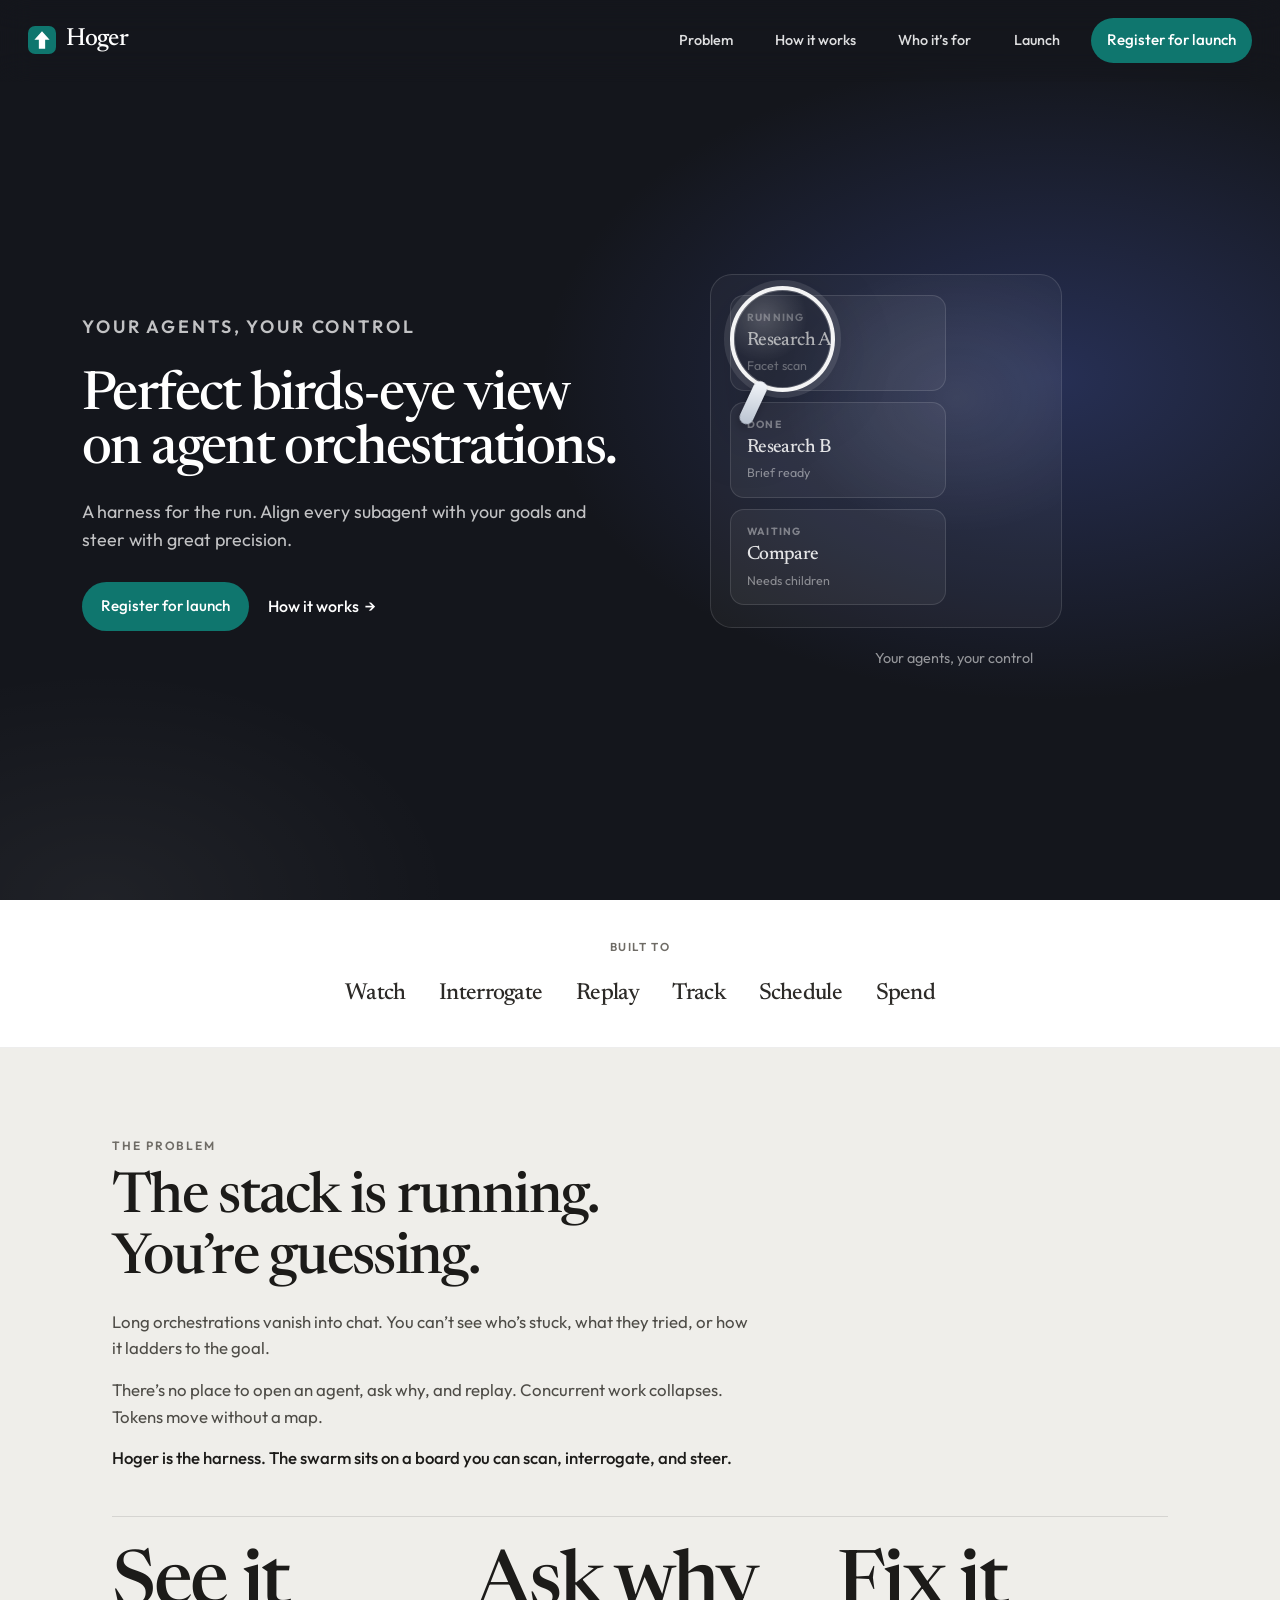
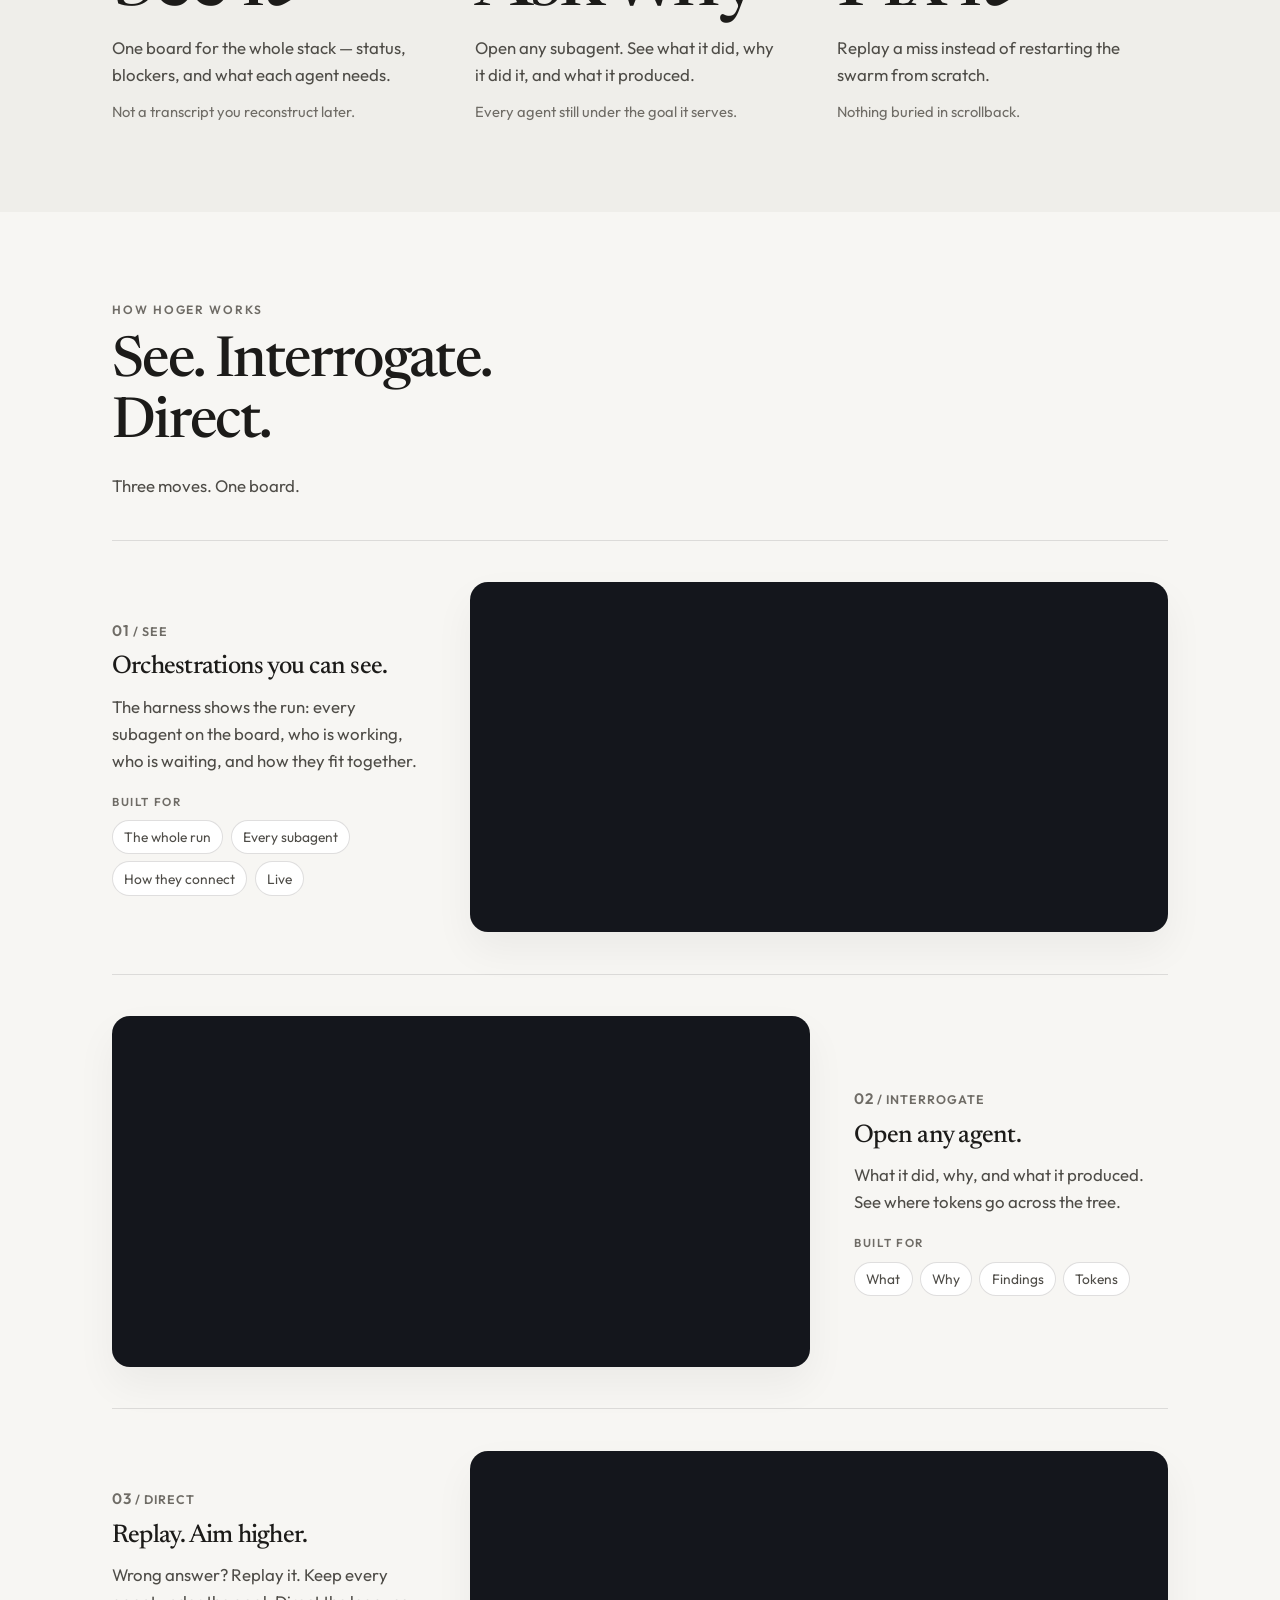
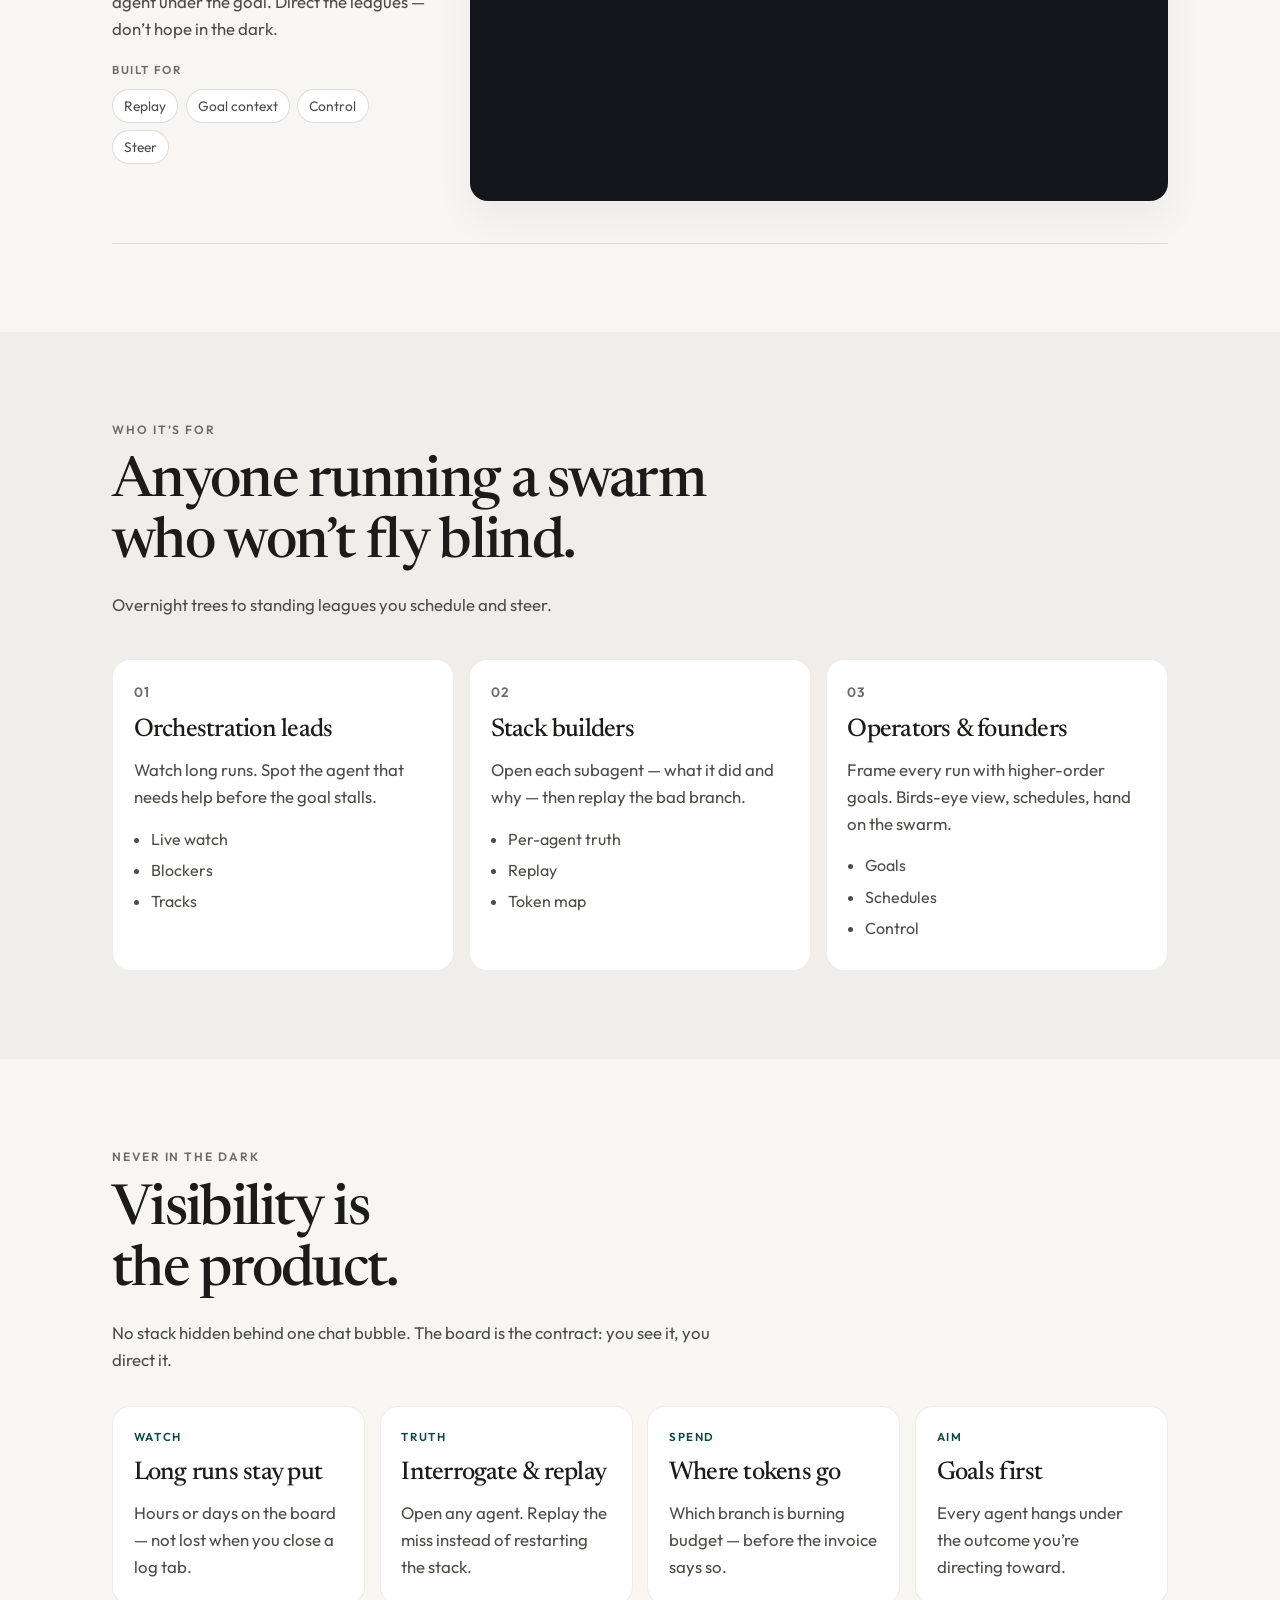
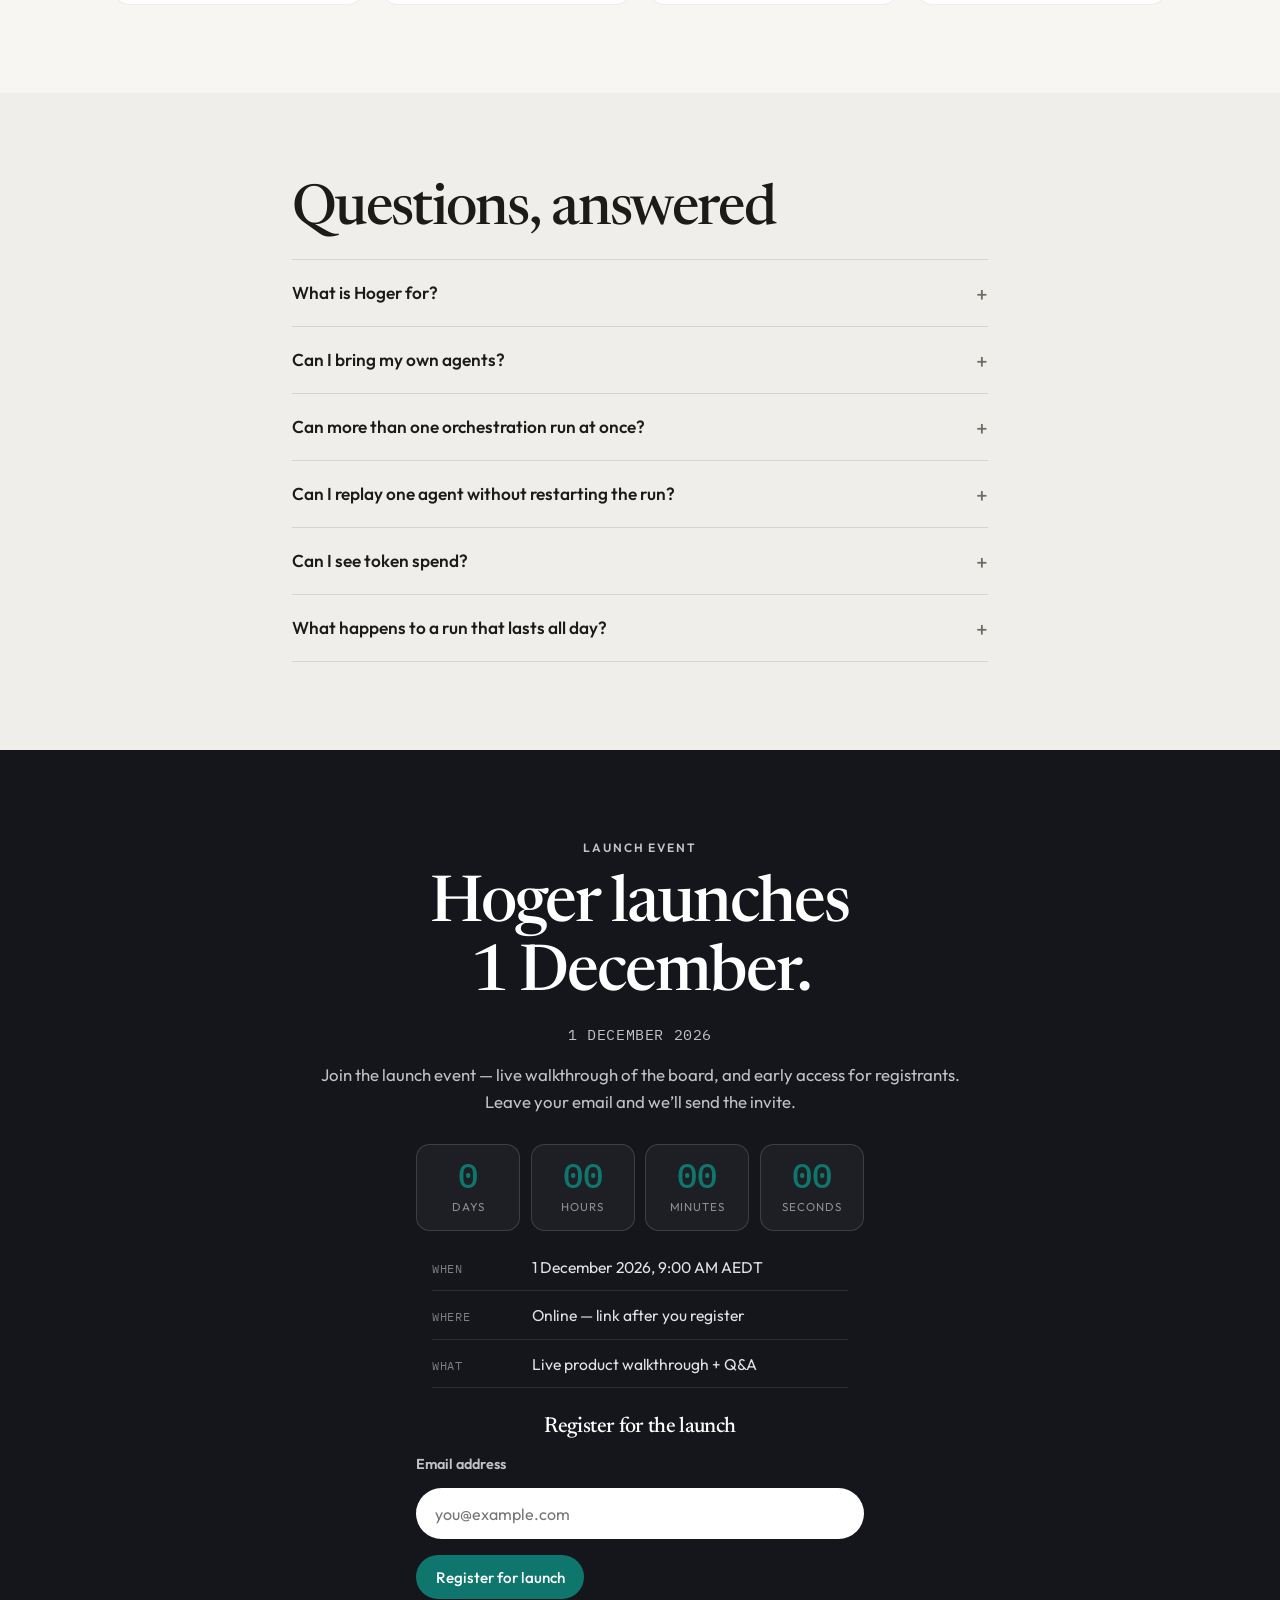
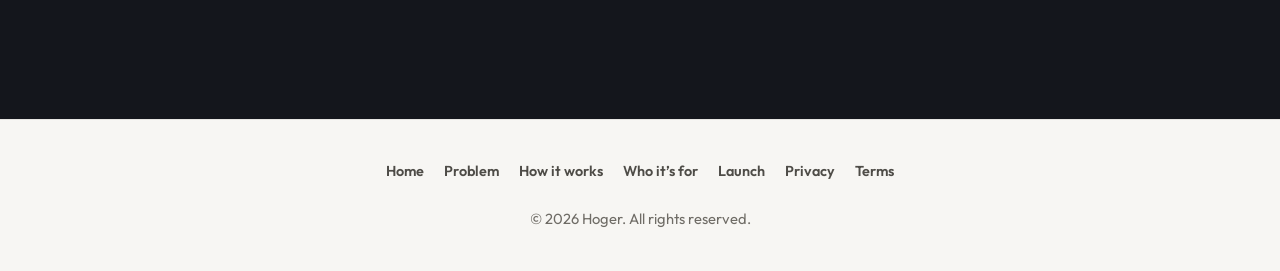
==== commit c5891576: "Ship the upward-arrow mark and the new board clips. The header, favicon, and social image now use a " ====
--- a/index.html
+++ b/index.html
@@ -7,12 +7,12 @@
   <meta name="description" content="Hoger is a harness for agent orchestrations. A birds-eye view of every subagent in a run. Align them with your goals and steer with great precision.">
   <meta name="robots" content="index, follow">
   <link rel="canonical" href="https://hoger.ai/">
-  <link rel="icon" type="image/svg+xml" href="/assets/favicon.svg">
+  <link rel="icon" type="image/svg+xml" href="/assets/favicon.svg?v=2">
   <meta property="og:type" content="website">
   <meta property="og:url" content="https://hoger.ai/">
   <meta property="og:title" content="Hoger | Perfect birds-eye view on agent orchestrations">
   <meta property="og:description" content="Hoger is a harness for agent orchestrations. A birds-eye view of every subagent in a run. Align them with your goals and steer with great precision.">
-  <meta property="og:image" content="https://hoger.ai/assets/logo.svg">
+  <meta property="og:image" content="https://hoger.ai/assets/logo.svg?v=2">
   <link rel="preconnect" href="https://fonts.googleapis.com">
   <link rel="preconnect" href="https://fonts.gstatic.com" crossorigin>
   <link href="https://fonts.googleapis.com/css2?family=IBM+Plex+Mono:wght@400;500&family=Newsreader:opsz,wght@6..72,500;6..72,600&family=Outfit:wght@400;500;600&display=swap" rel="stylesheet">
@@ -39,7 +39,7 @@
 <body data-site="hoger" data-theme="editorial" data-hostname="hoger.ai">
   <header class="site-header site-header--editorial">
     <a class="logo" href="#hero" aria-label="Hoger home">
-      <img src="/assets/logo.svg" alt="" width="32" height="32" />
+      <img src="/assets/logo.svg?v=2" alt="" width="32" height="32" />
       <span class="logo-word">Hoger</span>
     </a>
     <button type="button" class="menu-toggle" aria-expanded="false" aria-controls="primary-nav" aria-label="Open menu">☰</button>
@@ -131,7 +131,7 @@
             <p class="built-for">Built for</p><ul class="chip-list"><li>The whole run</li><li>Every subagent</li><li>How they connect</li><li>Live</li></ul>
           </div>
           <figure class="loop-media">
-                <video src="/assets/watch.mp4" muted loop playsinline autoplay preload="metadata" aria-label="Screen recording of the board for a run"></video>
+                <video src="/assets/watch.mp4?v=2" muted loop playsinline autoplay preload="metadata" aria-label="Marketing board for a finished run: find the best legal CRM for 2027"></video>
               </figure>
         </article><article class="loop-step">
           <div class="loop-copy">
@@ -141,7 +141,7 @@
             <p class="built-for">Built for</p><ul class="chip-list"><li>What</li><li>Why</li><li>Findings</li><li>Tokens</li></ul>
           </div>
           <figure class="loop-media">
-                <video src="/assets/interrogate.mp4" muted loop playsinline autoplay preload="metadata" aria-label="Screen recording: opening an agent to see what it did and why"></video>
+                <video src="/assets/interrogate.mp4?v=2" muted loop playsinline autoplay preload="metadata" aria-label="CRM tooling board under the 2027 strategy goal, with every agent done"></video>
               </figure>
         </article><article class="loop-step">
           <div class="loop-copy">
@@ -151,7 +151,7 @@
             <p class="built-for">Built for</p><ul class="chip-list"><li>Replay</li><li>Goal context</li><li>Control</li><li>Steer</li></ul>
           </div>
           <figure class="loop-media">
-                <video src="/assets/direct.mp4" muted loop playsinline autoplay preload="metadata" aria-label="Screen recording: replaying a miss and steering toward the goal"></video>
+                <video src="/assets/direct.mp4?v=2" muted loop playsinline autoplay preload="metadata" aria-label="CRM tooling board while agents are still running and pending"></video>
               </figure>
         </article></div>
       </div>
--- a/assets/platform/themes/editorial.css
+++ b/assets/platform/themes/editorial.css
@@ -921,7 +921,6 @@
 }
 
 body[data-theme="editorial"] .loop-media:has(video) {
-  aspect-ratio: 16 / 9;
   background: #14161c;
 }
 
@@ -934,7 +933,7 @@
 }
 
 body[data-theme="editorial"] .loop-media video {
-  height: 100%;
+  height: auto;
   object-fit: contain;
 }
 
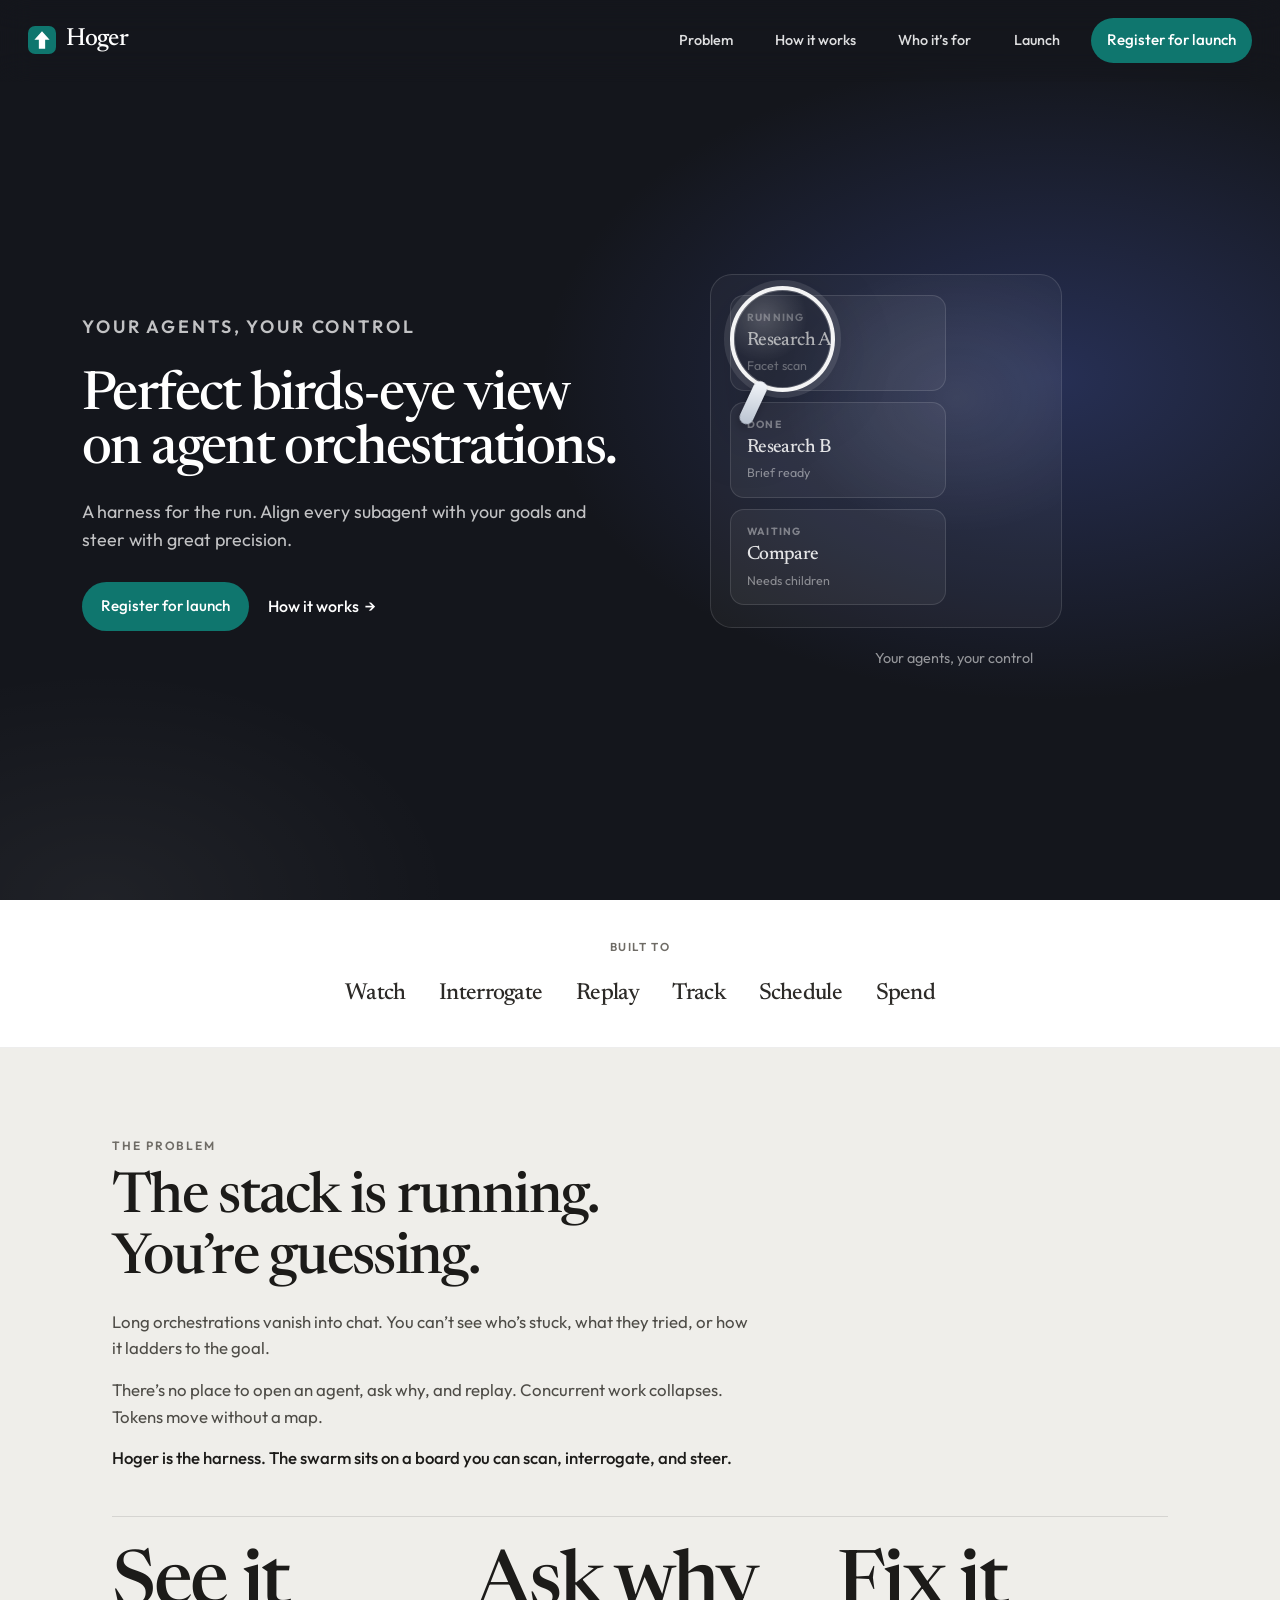
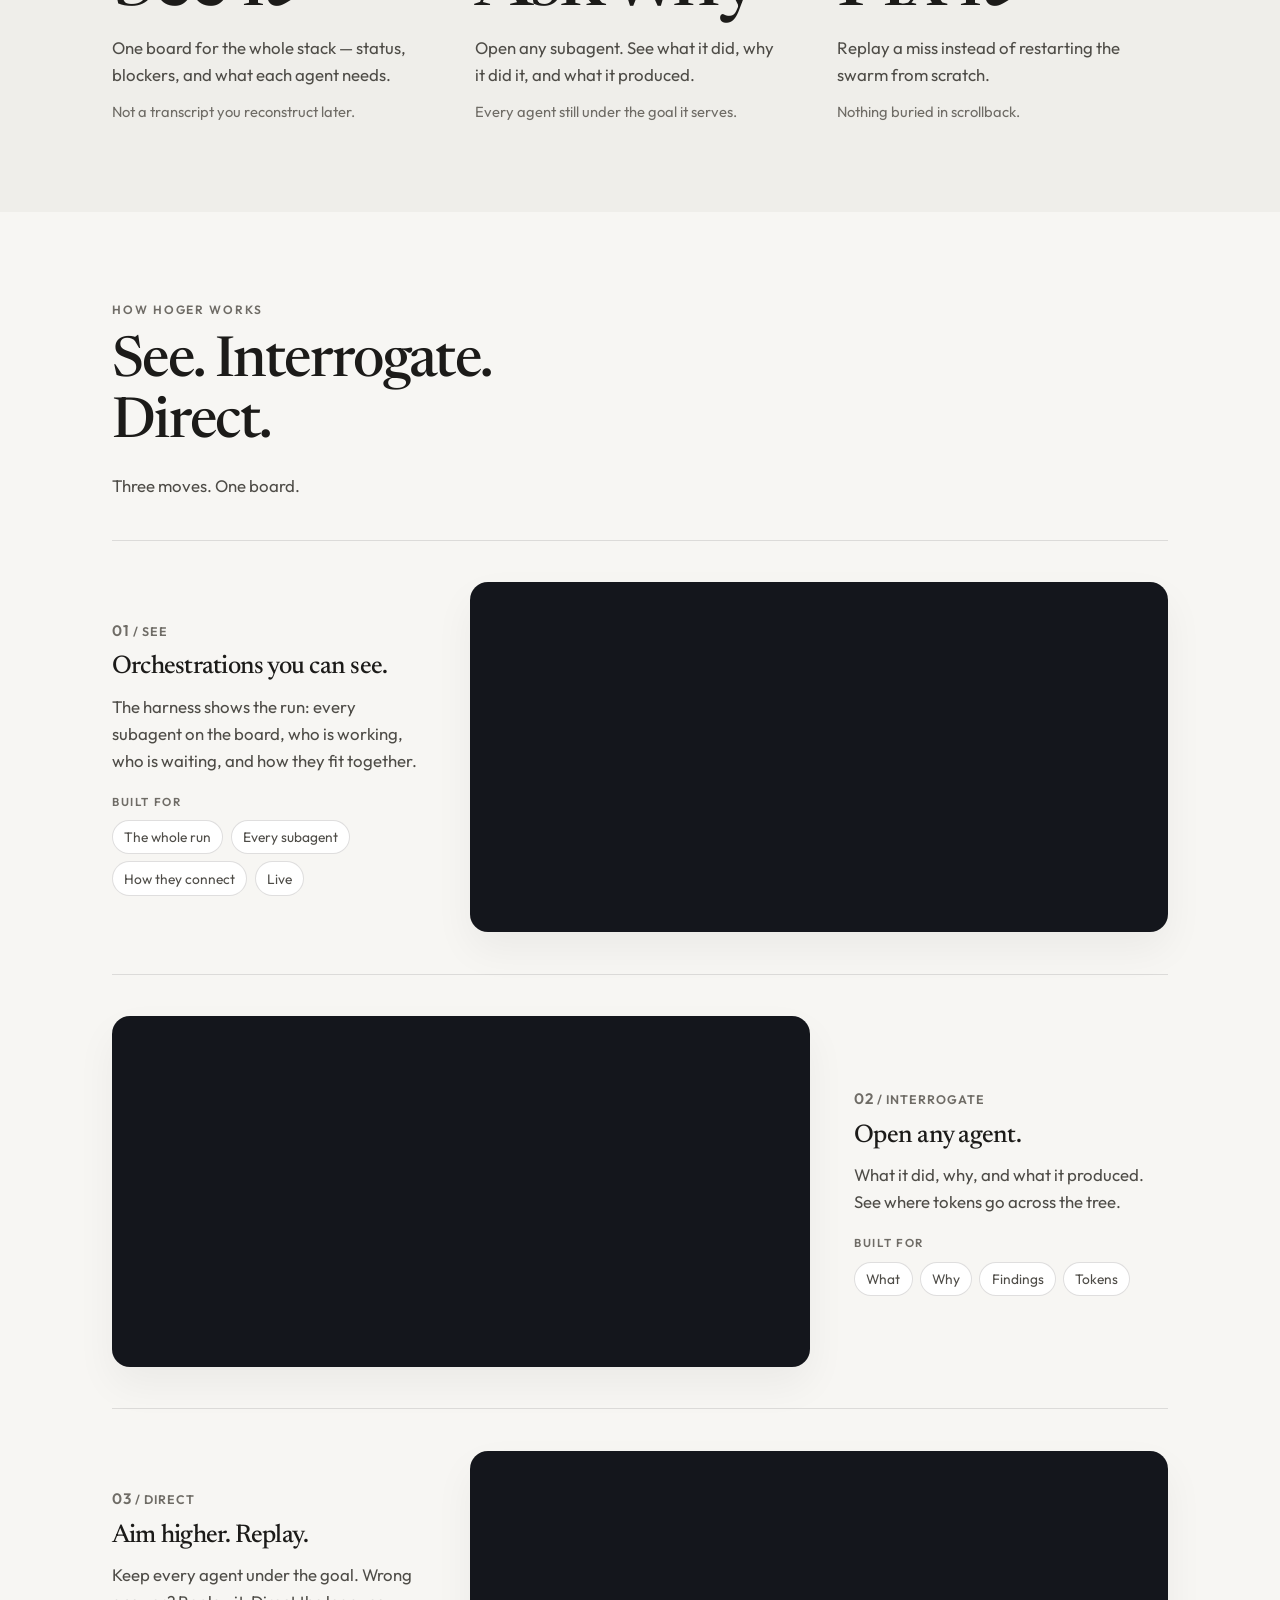
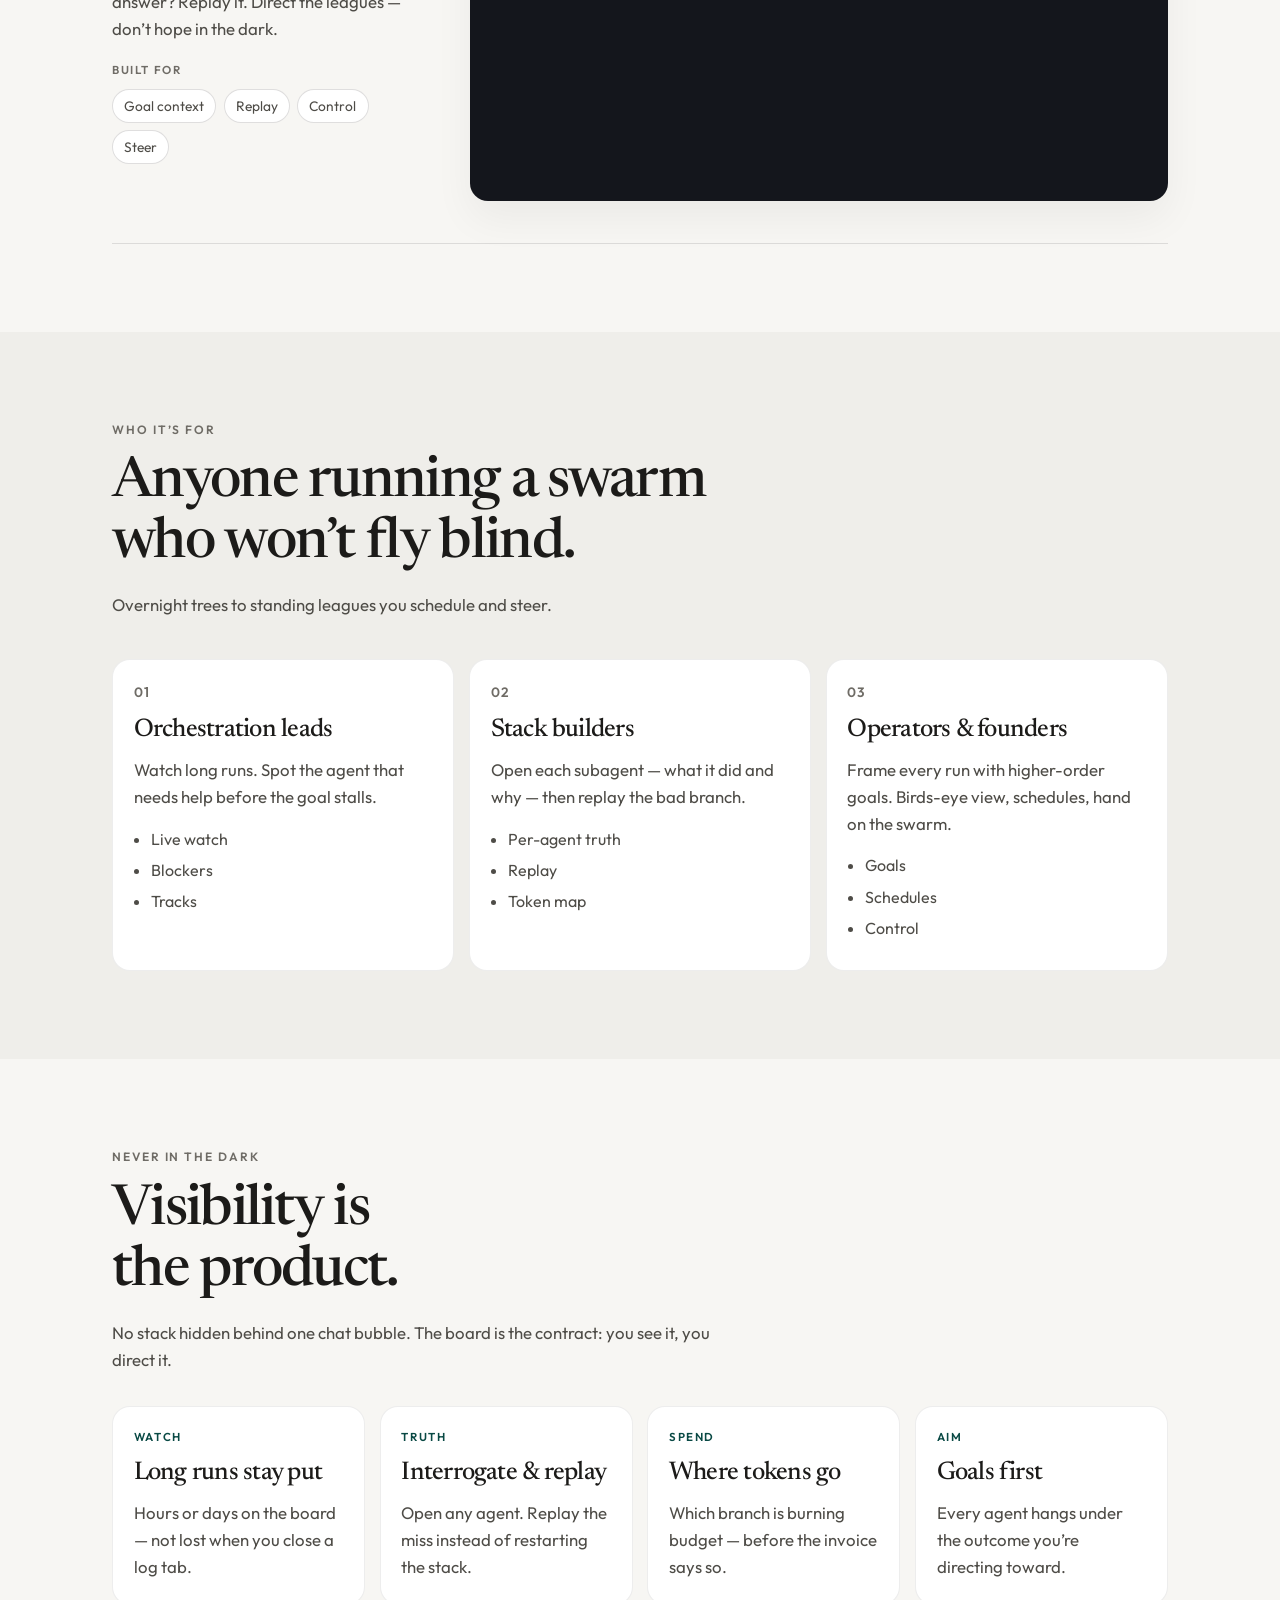
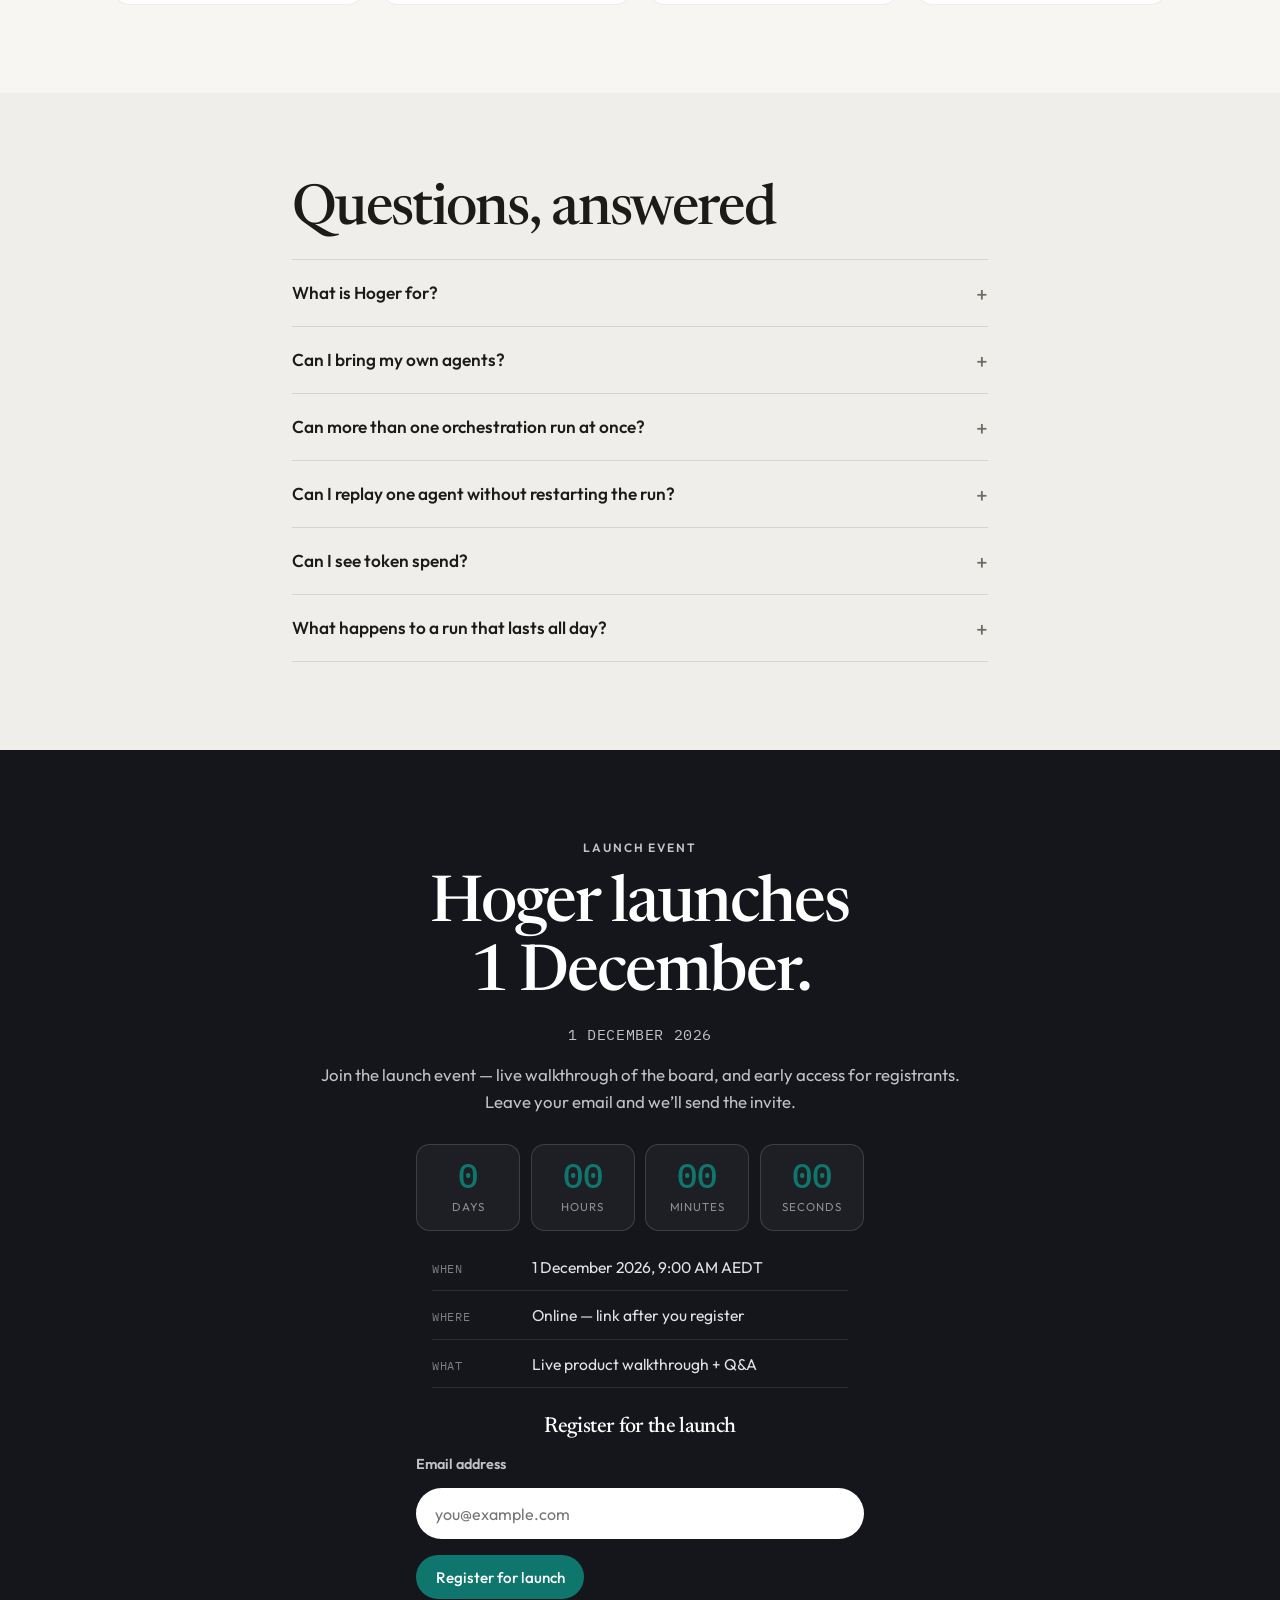
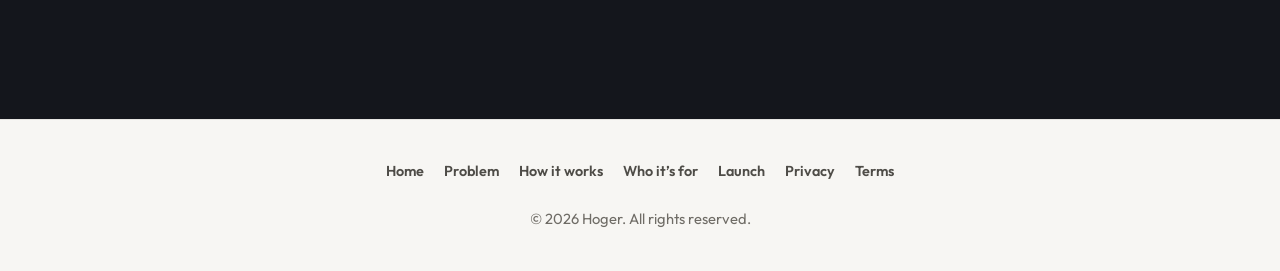
==== commit 1af87352: "Put aim higher before replay. The Direct step led with replay. The goal comes first, then the replay" ====
--- a/index.html
+++ b/index.html
@@ -146,9 +146,9 @@
         </article><article class="loop-step">
           <div class="loop-copy">
             <p class="step-kicker">03 <span>/ Direct</span></p>
-            <h3>Replay. Aim higher.</h3>
-            <p>Wrong answer? Replay it. Keep every agent under the goal. Direct the leagues — don’t hope in the dark.</p>
-            <p class="built-for">Built for</p><ul class="chip-list"><li>Replay</li><li>Goal context</li><li>Control</li><li>Steer</li></ul>
+            <h3>Aim higher. Replay.</h3>
+            <p>Keep every agent under the goal. Wrong answer? Replay it. Direct the leagues — don’t hope in the dark.</p>
+            <p class="built-for">Built for</p><ul class="chip-list"><li>Goal context</li><li>Replay</li><li>Control</li><li>Steer</li></ul>
           </div>
           <figure class="loop-media">
                 <video src="/assets/direct.mp4?v=2" muted loop playsinline autoplay preload="metadata" aria-label="CRM tooling board while agents are still running and pending"></video>
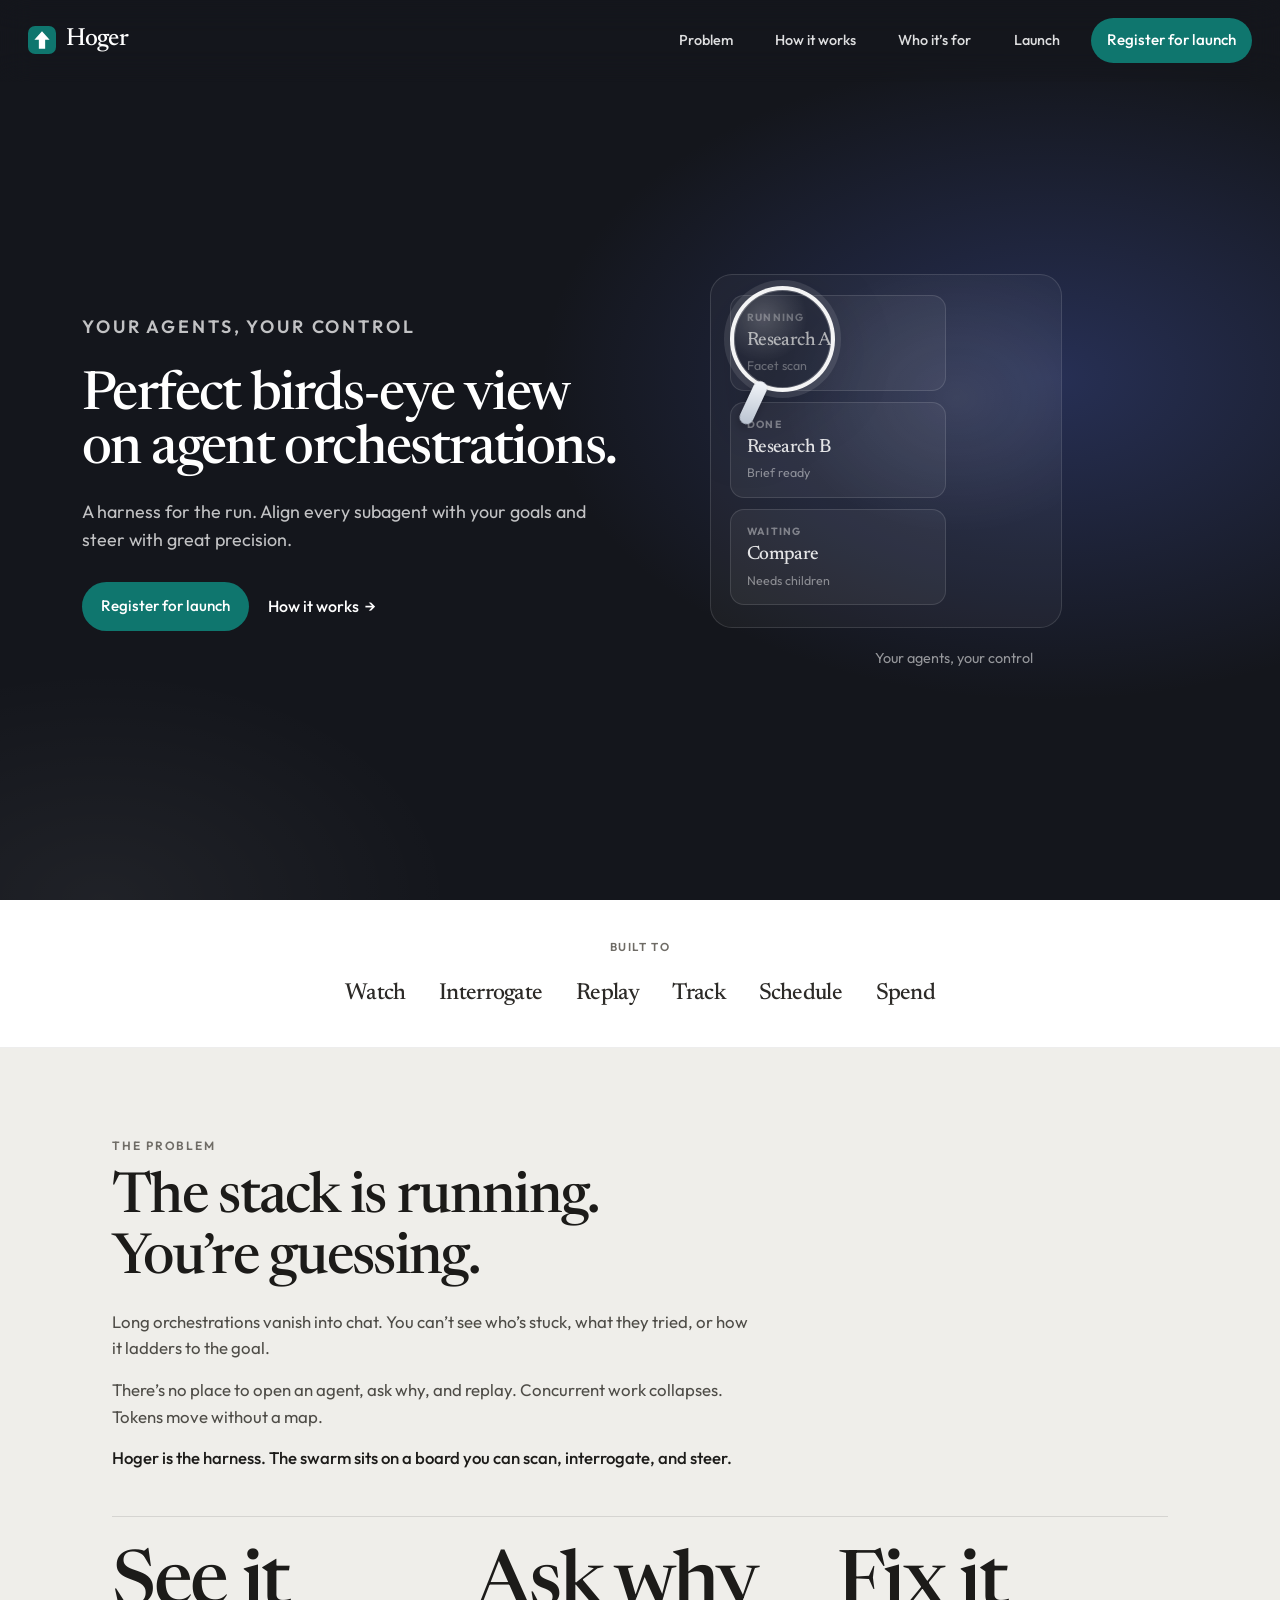
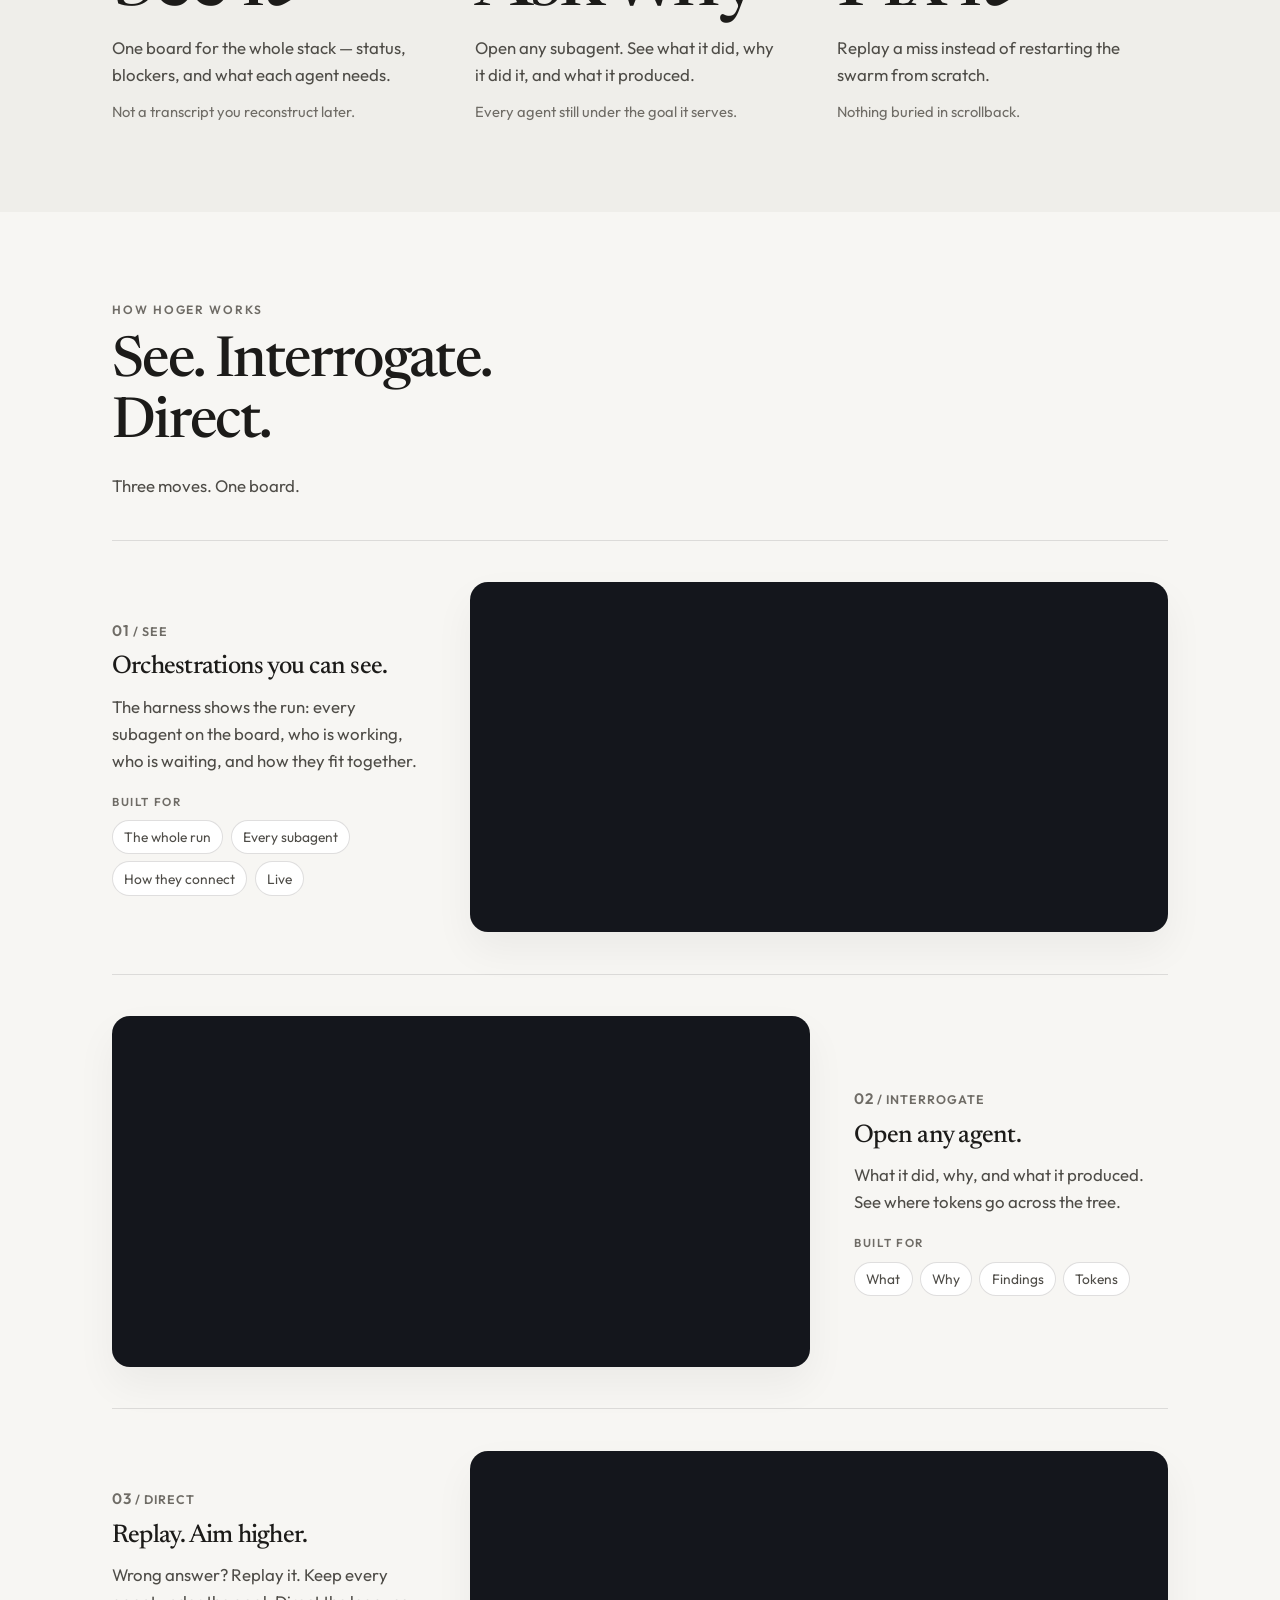
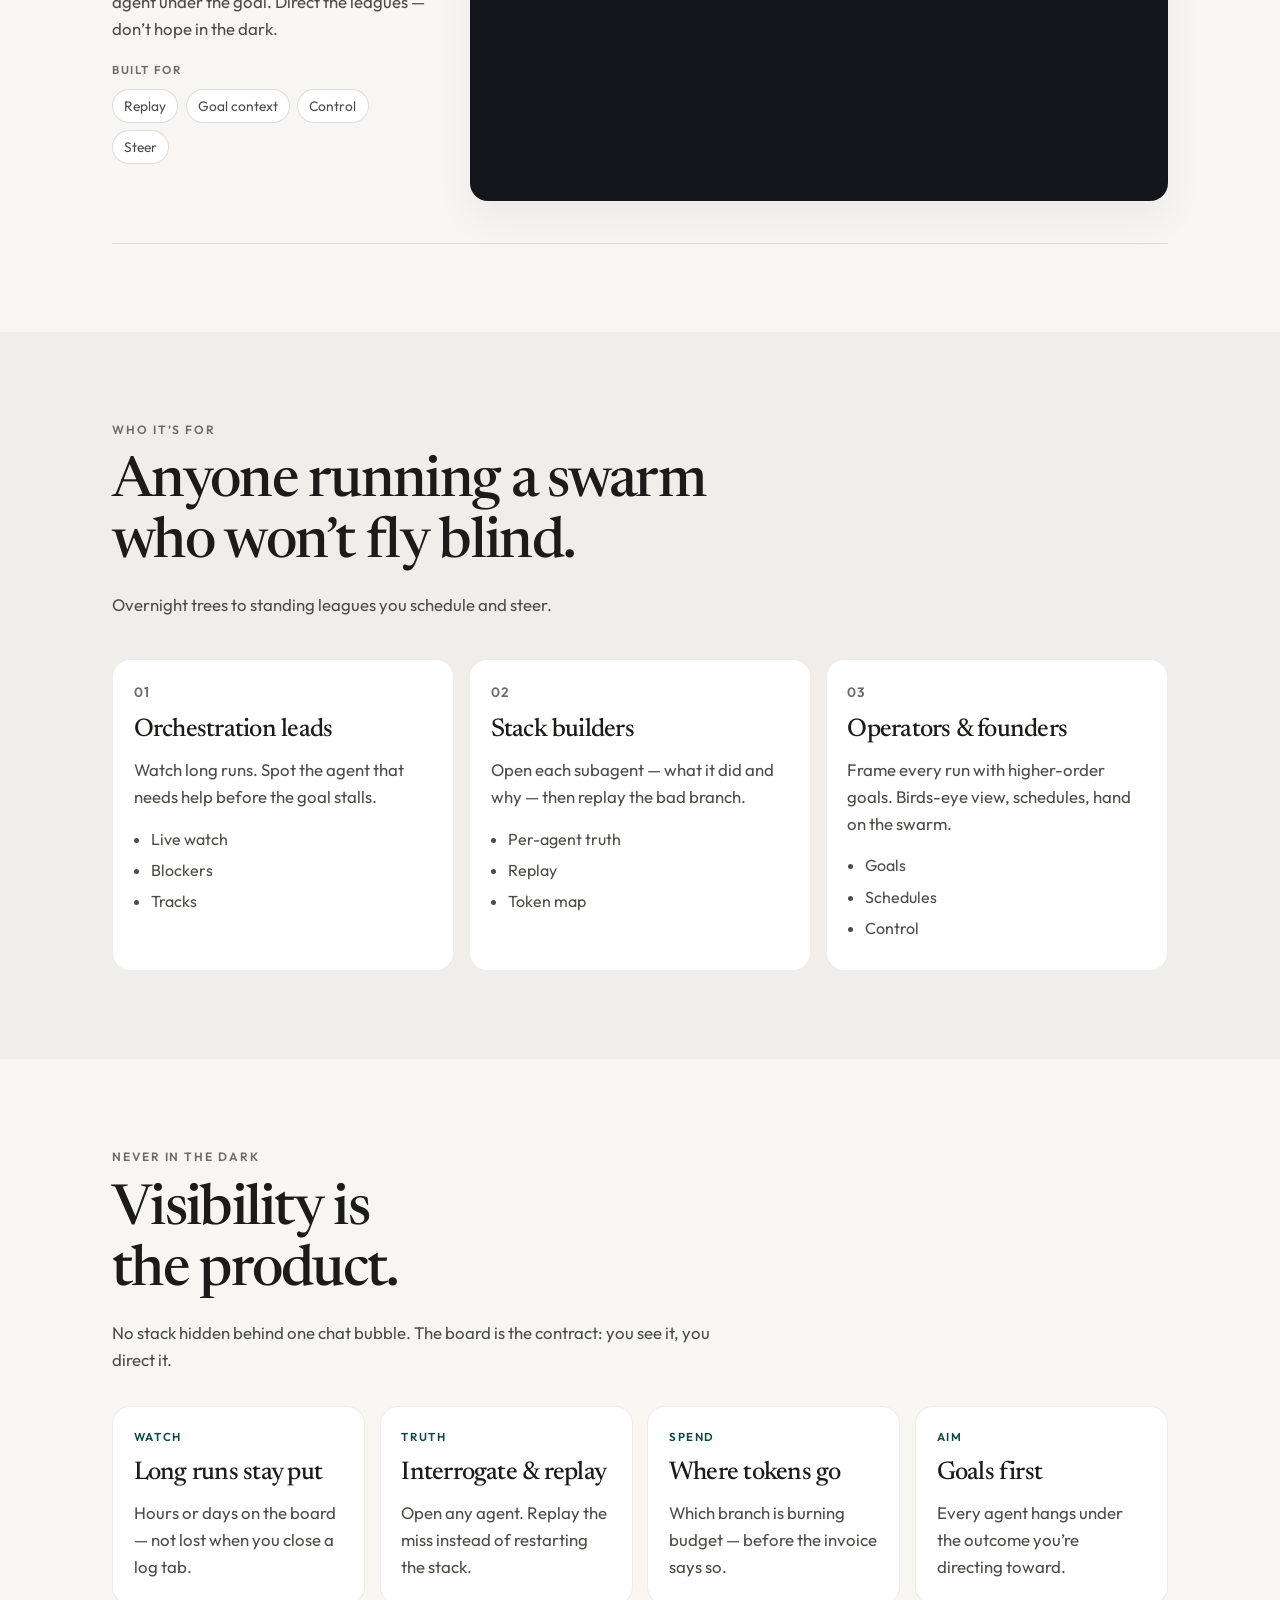
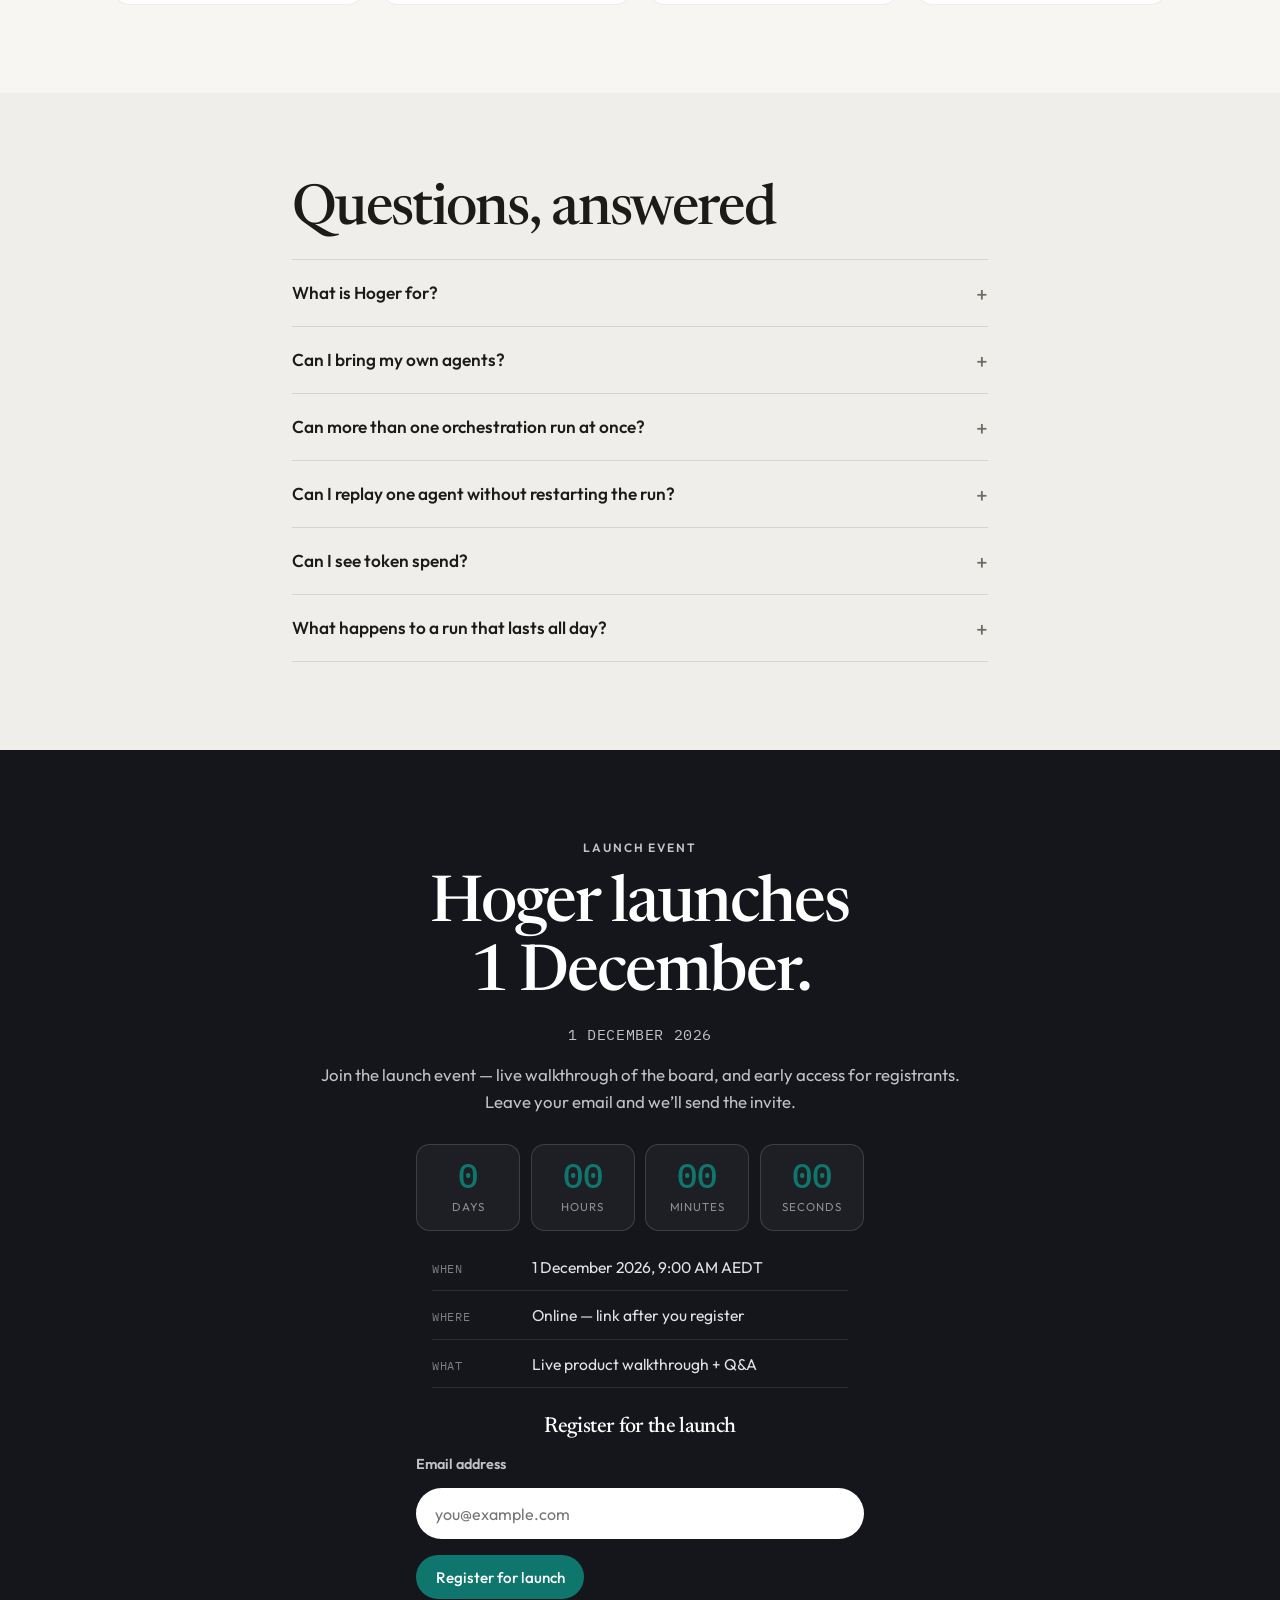
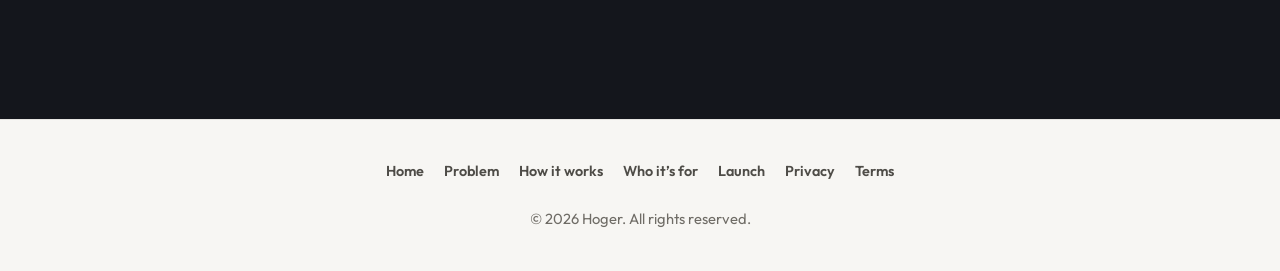
==== commit a28cb39c: "Swap the Interrogate and Direct clips. Replay and aim higher were showing each other's recordings. T" ====
--- a/index.html
+++ b/index.html
@@ -141,17 +141,17 @@
             <p class="built-for">Built for</p><ul class="chip-list"><li>What</li><li>Why</li><li>Findings</li><li>Tokens</li></ul>
           </div>
           <figure class="loop-media">
-                <video src="/assets/interrogate.mp4?v=2" muted loop playsinline autoplay preload="metadata" aria-label="CRM tooling board under the 2027 strategy goal, with every agent done"></video>
+                <video src="/assets/direct.mp4?v=2" muted loop playsinline autoplay preload="metadata" aria-label="CRM tooling board while agents are still running and pending"></video>
               </figure>
         </article><article class="loop-step">
           <div class="loop-copy">
             <p class="step-kicker">03 <span>/ Direct</span></p>
-            <h3>Aim higher. Replay.</h3>
-            <p>Keep every agent under the goal. Wrong answer? Replay it. Direct the leagues — don’t hope in the dark.</p>
-            <p class="built-for">Built for</p><ul class="chip-list"><li>Goal context</li><li>Replay</li><li>Control</li><li>Steer</li></ul>
+            <h3>Replay. Aim higher.</h3>
+            <p>Wrong answer? Replay it. Keep every agent under the goal. Direct the leagues — don’t hope in the dark.</p>
+            <p class="built-for">Built for</p><ul class="chip-list"><li>Replay</li><li>Goal context</li><li>Control</li><li>Steer</li></ul>
           </div>
           <figure class="loop-media">
-                <video src="/assets/direct.mp4?v=2" muted loop playsinline autoplay preload="metadata" aria-label="CRM tooling board while agents are still running and pending"></video>
+                <video src="/assets/interrogate.mp4?v=2" muted loop playsinline autoplay preload="metadata" aria-label="CRM tooling board under the 2027 strategy goal, with every agent done"></video>
               </figure>
         </article></div>
       </div>
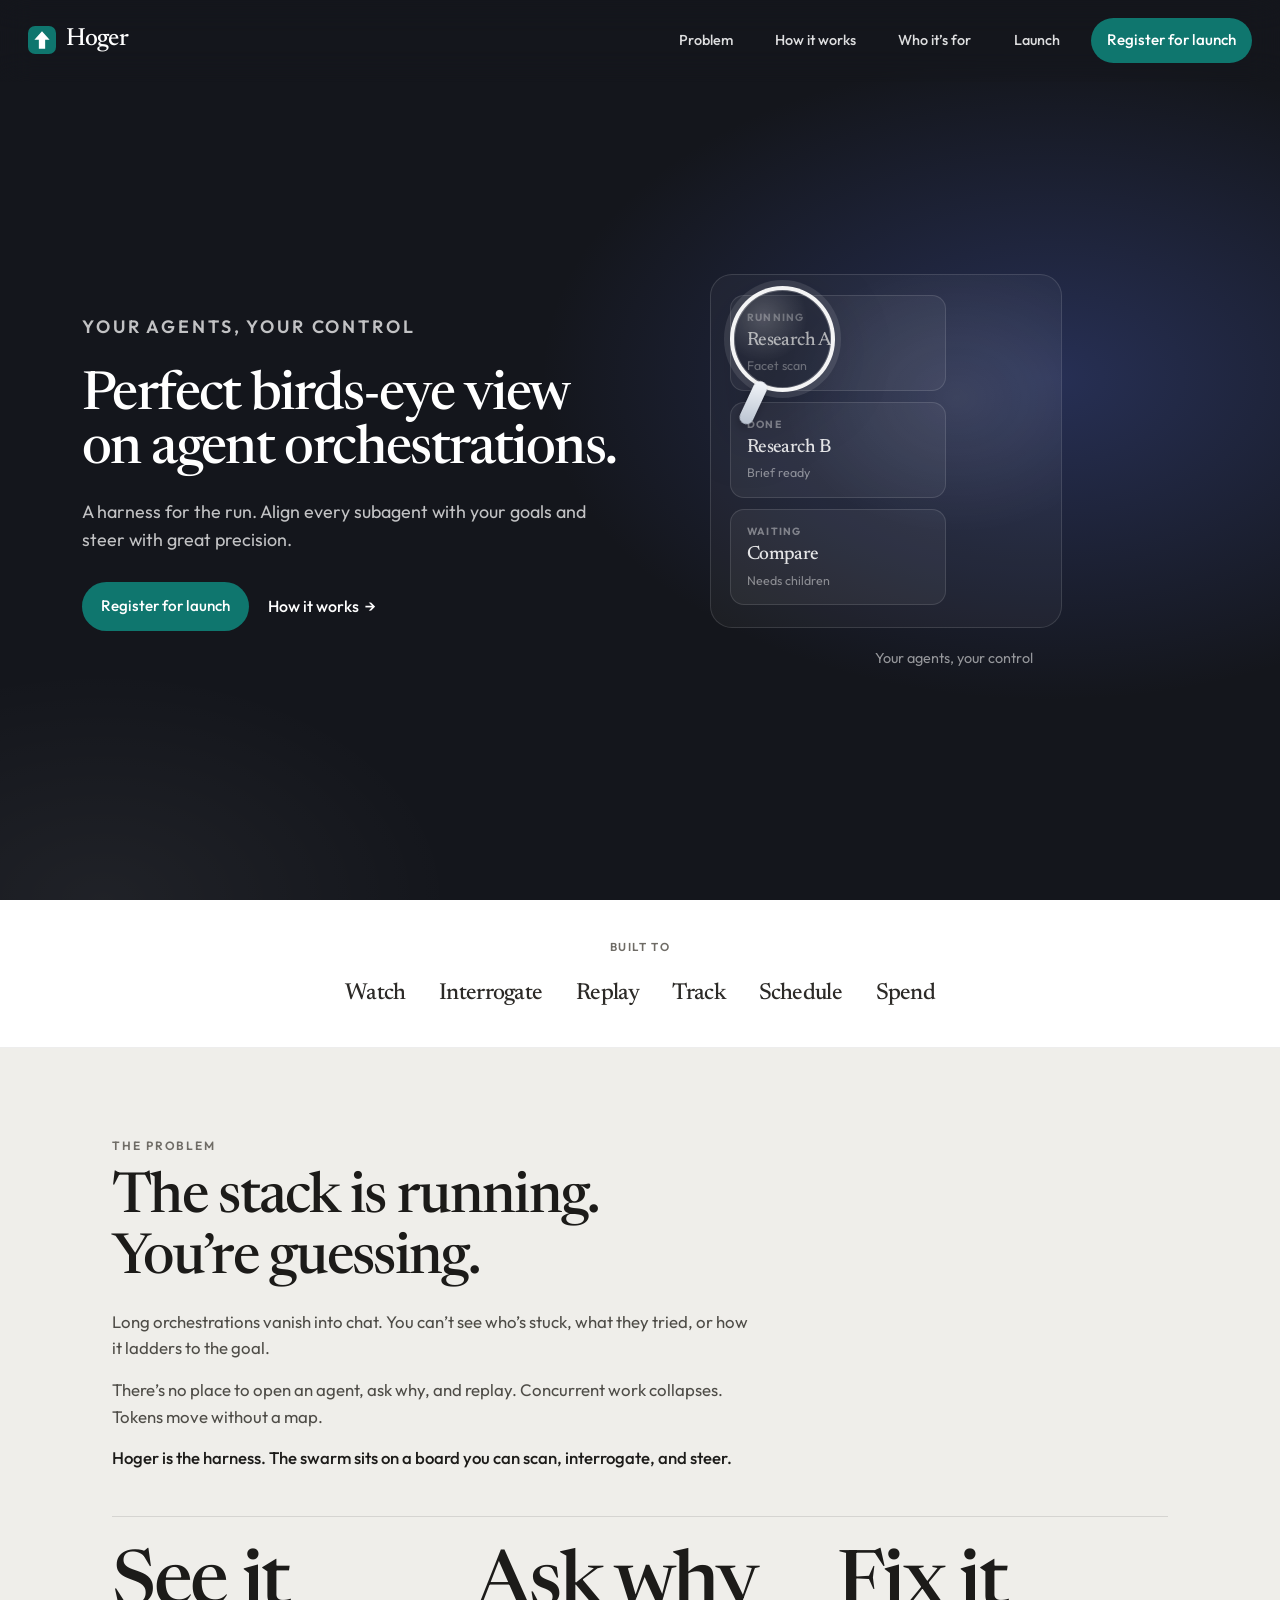
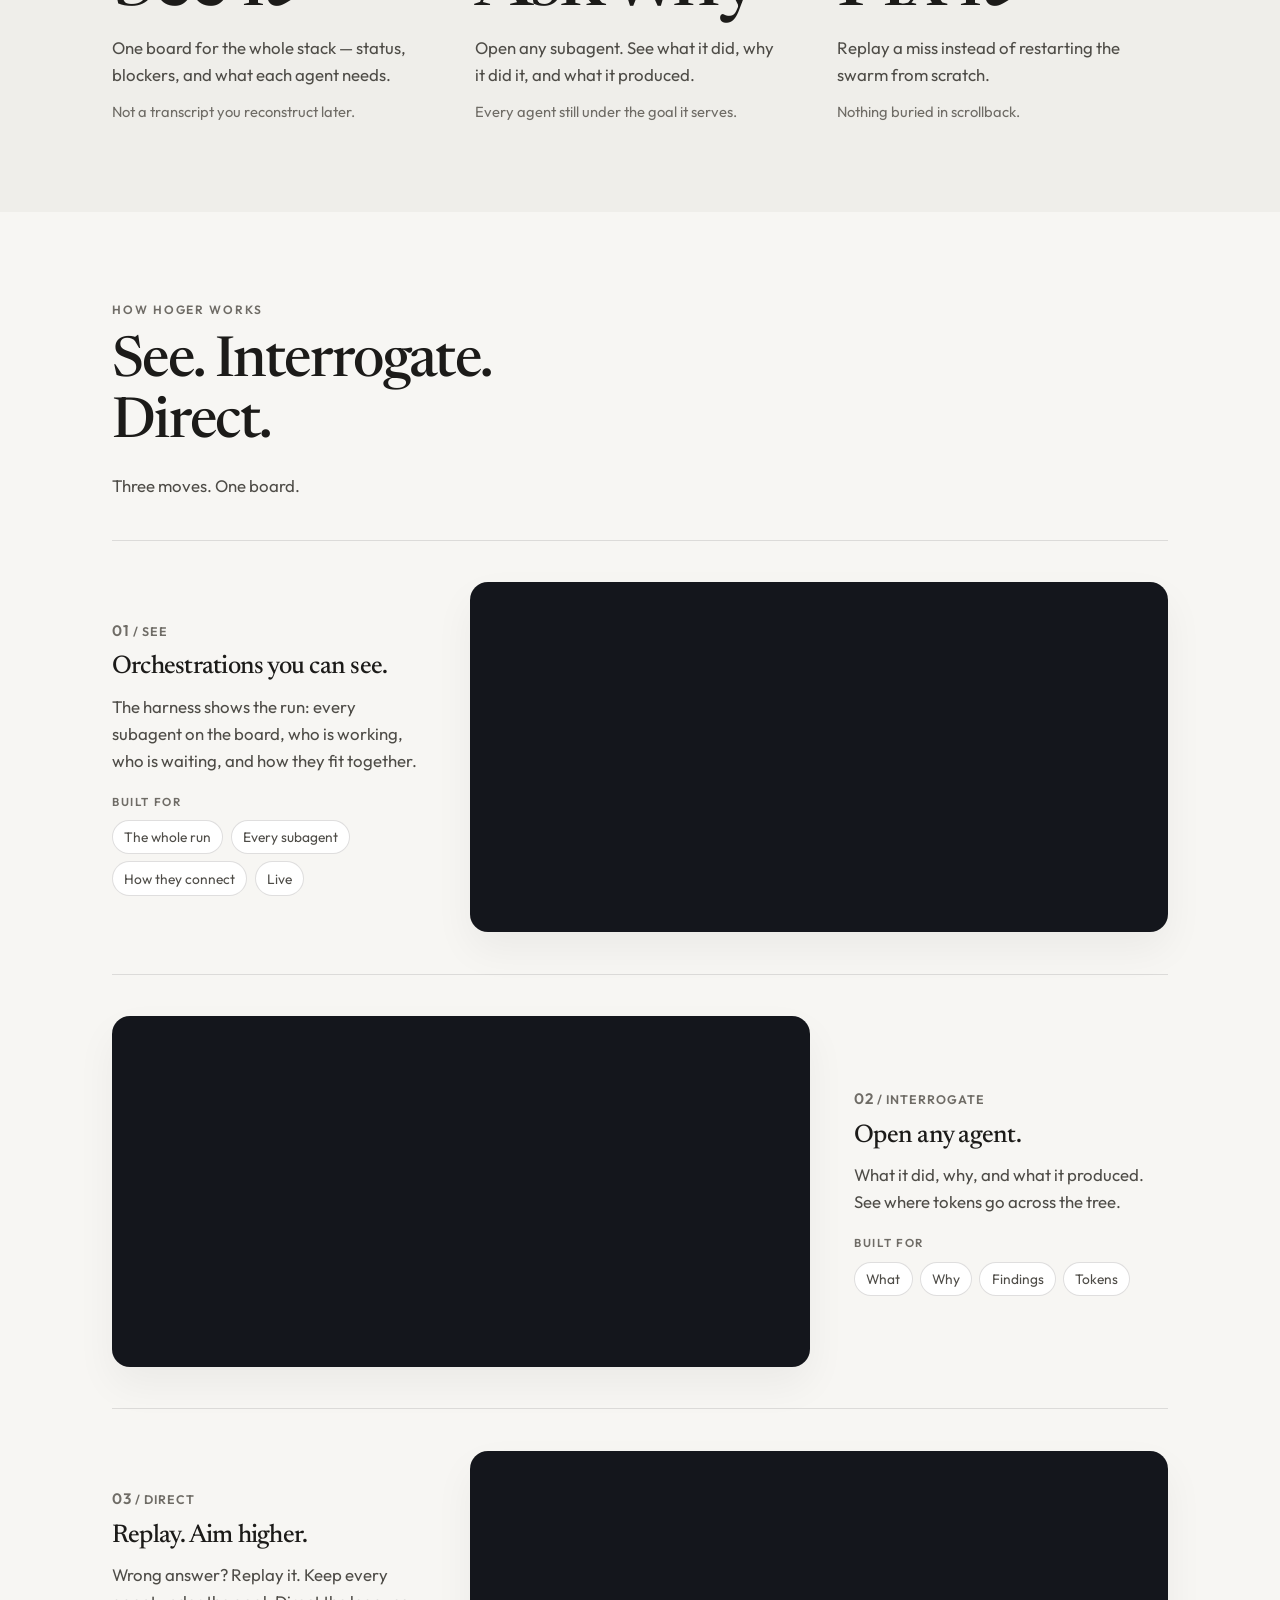
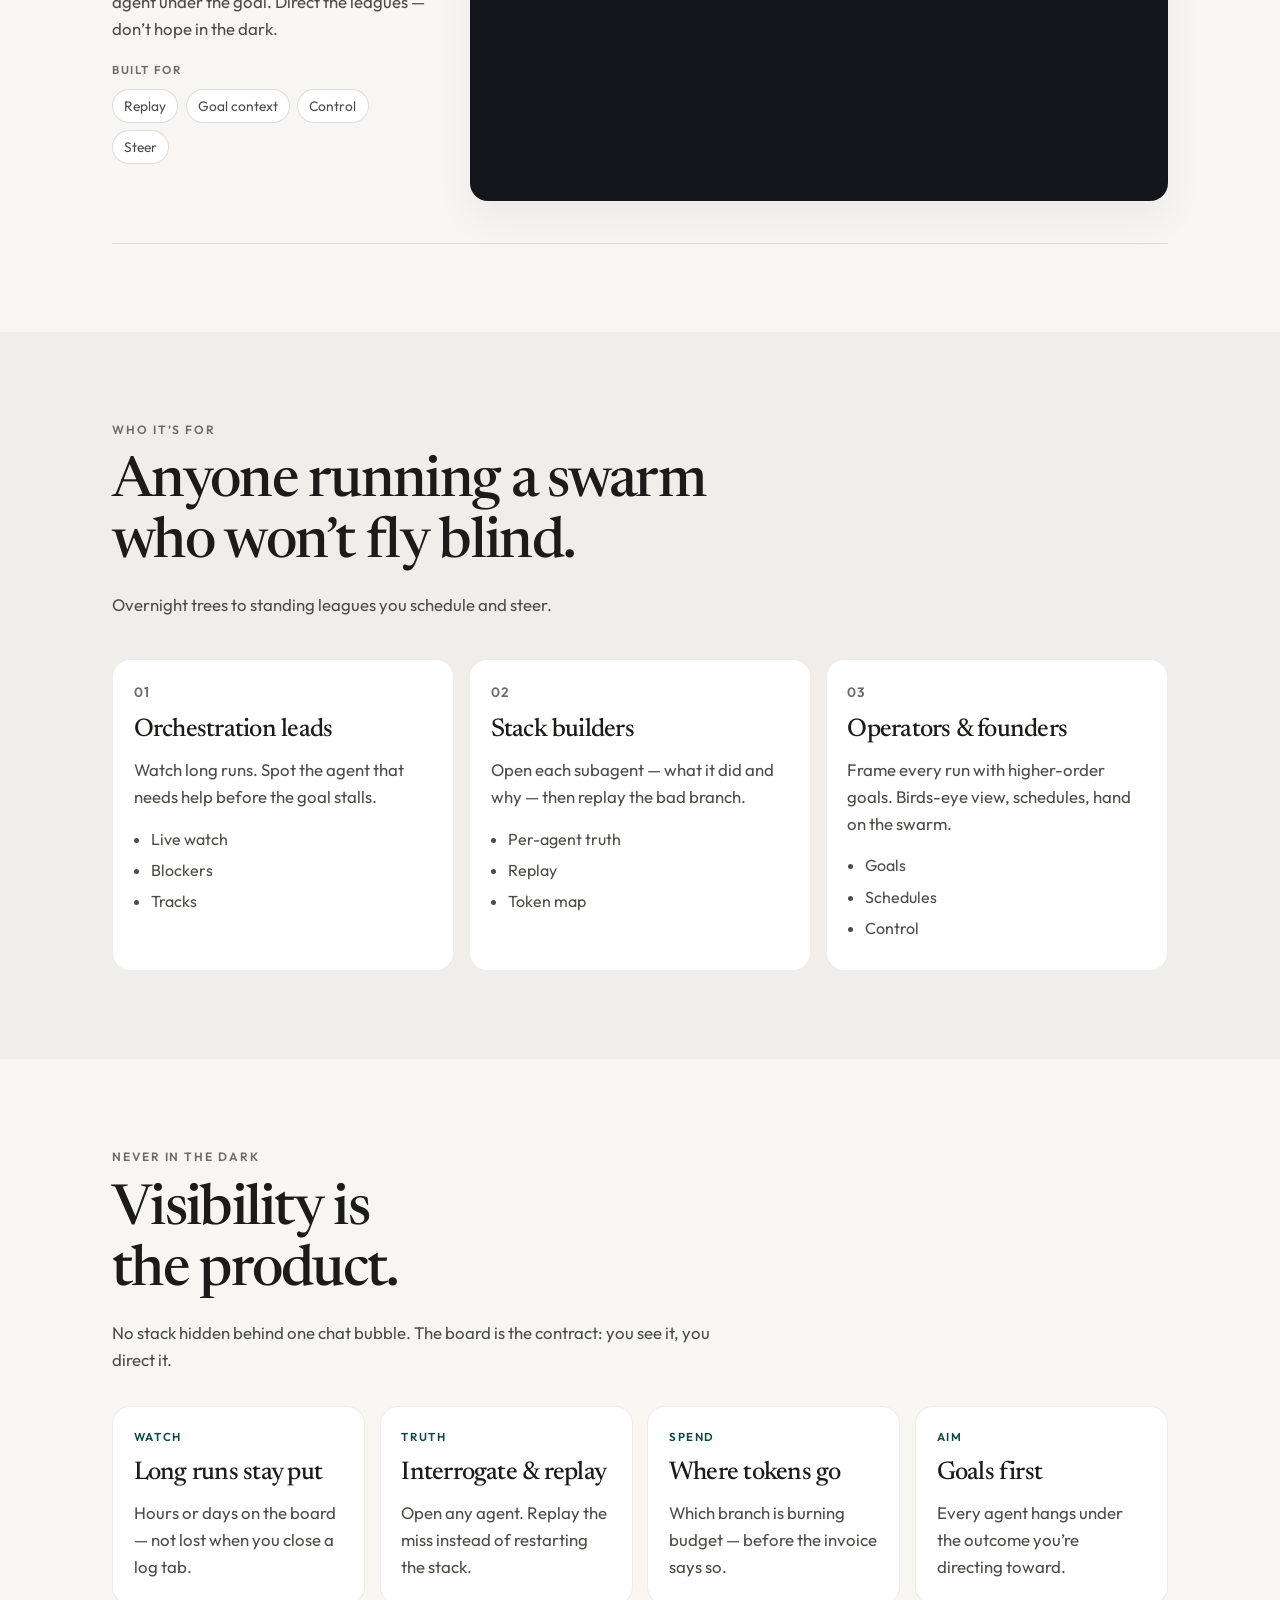
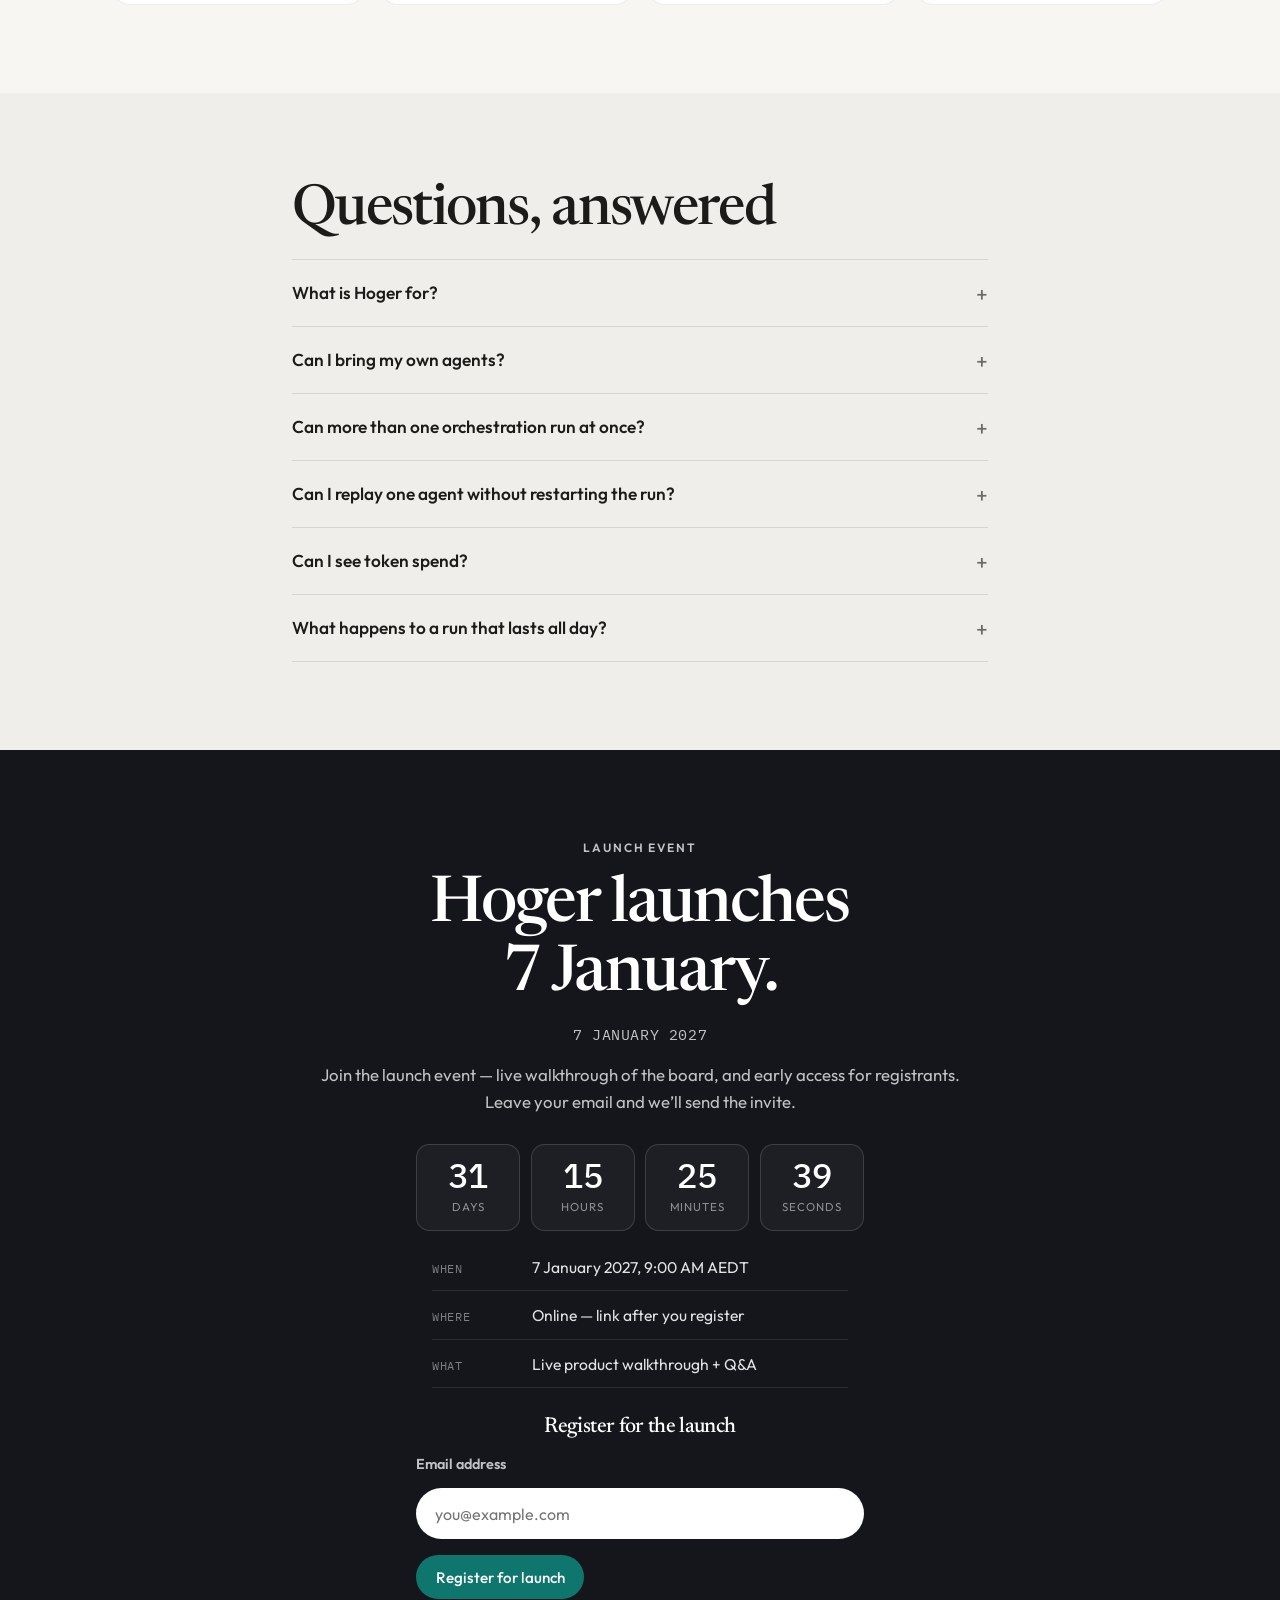
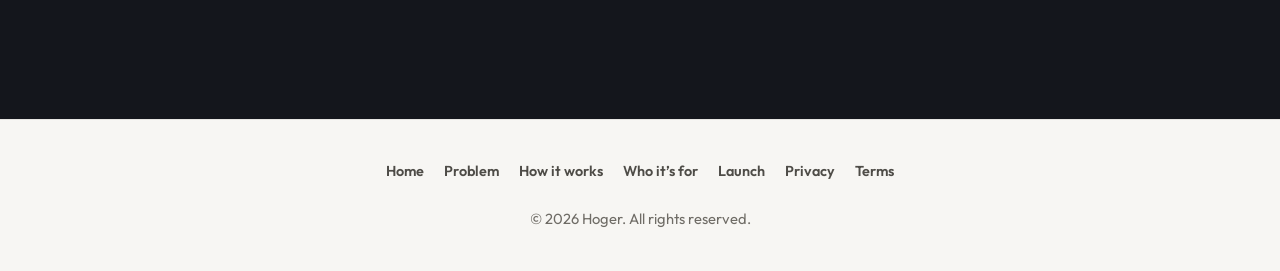
==== commit 4248a074: "Move the Hoger launch to 7 January 2027. The countdown, heading, and event time all pointed at 1 Dec" ====
--- a/index.html
+++ b/index.html
@@ -131,7 +131,7 @@
             <p class="built-for">Built for</p><ul class="chip-list"><li>The whole run</li><li>Every subagent</li><li>How they connect</li><li>Live</li></ul>
           </div>
           <figure class="loop-media">
-                <video src="/assets/watch.mp4?v=2" muted loop playsinline autoplay preload="metadata" aria-label="Marketing board for a finished run: find the best legal CRM for 2027"></video>
+                <video src="/assets/direct.mp4?v=2" muted loop playsinline autoplay preload="metadata" aria-label="CRM tooling board while agents are still running and pending"></video>
               </figure>
         </article><article class="loop-step">
           <div class="loop-copy">
@@ -141,7 +141,7 @@
             <p class="built-for">Built for</p><ul class="chip-list"><li>What</li><li>Why</li><li>Findings</li><li>Tokens</li></ul>
           </div>
           <figure class="loop-media">
-                <video src="/assets/direct.mp4?v=2" muted loop playsinline autoplay preload="metadata" aria-label="CRM tooling board while agents are still running and pending"></video>
+                <video src="/assets/interrogate.mp4?v=2" muted loop playsinline autoplay preload="metadata" aria-label="CRM tooling board under the 2027 strategy goal, with every agent done"></video>
               </figure>
         </article><article class="loop-step">
           <div class="loop-copy">
@@ -151,7 +151,7 @@
             <p class="built-for">Built for</p><ul class="chip-list"><li>Replay</li><li>Goal context</li><li>Control</li><li>Steer</li></ul>
           </div>
           <figure class="loop-media">
-                <video src="/assets/interrogate.mp4?v=2" muted loop playsinline autoplay preload="metadata" aria-label="CRM tooling board under the 2027 strategy goal, with every agent done"></video>
+                <video src="/assets/watch.mp4?v=2" muted loop playsinline autoplay preload="metadata" aria-label="Marketing board for a finished run: find the best legal CRM for 2027"></video>
               </figure>
         </article></div>
       </div>
@@ -231,10 +231,10 @@
 <section id="launch" class="section launch-section closing">
       <div class="container">
         <p class="eyebrow eyebrow-light">Launch event</p>
-        <h2>Hoger launches<br>1 December.</h2>
-        <p class="launch-date">1 December 2026</p>
+        <h2>Hoger launches<br>7 January.</h2>
+        <p class="launch-date">7 January 2027</p>
         <p>Join the launch event — live walkthrough of the board, and early access for registrants. Leave your email and we’ll send the invite.</p>
-        <div class="countdown" data-countdown="2026-12-01T09:00:00+11:00" role="timer" aria-live="polite">
+        <div class="countdown" data-countdown="2027-01-07T09:00:00+11:00" role="timer" aria-live="polite">
           <div class="countdown-unit">
           <span class="countdown-value" data-countdown-part="days">––</span>
           <span class="countdown-label">days</span>
@@ -251,7 +251,7 @@
         </div>
         <dl class="launch-details"><div class="launch-detail">
             <dt>When</dt>
-            <dd>1 December 2026, 9:00 AM AEDT</dd>
+            <dd>7 January 2027, 9:00 AM AEDT</dd>
           </div><div class="launch-detail">
             <dt>Where</dt>
             <dd>Online — link after you register</dd>
